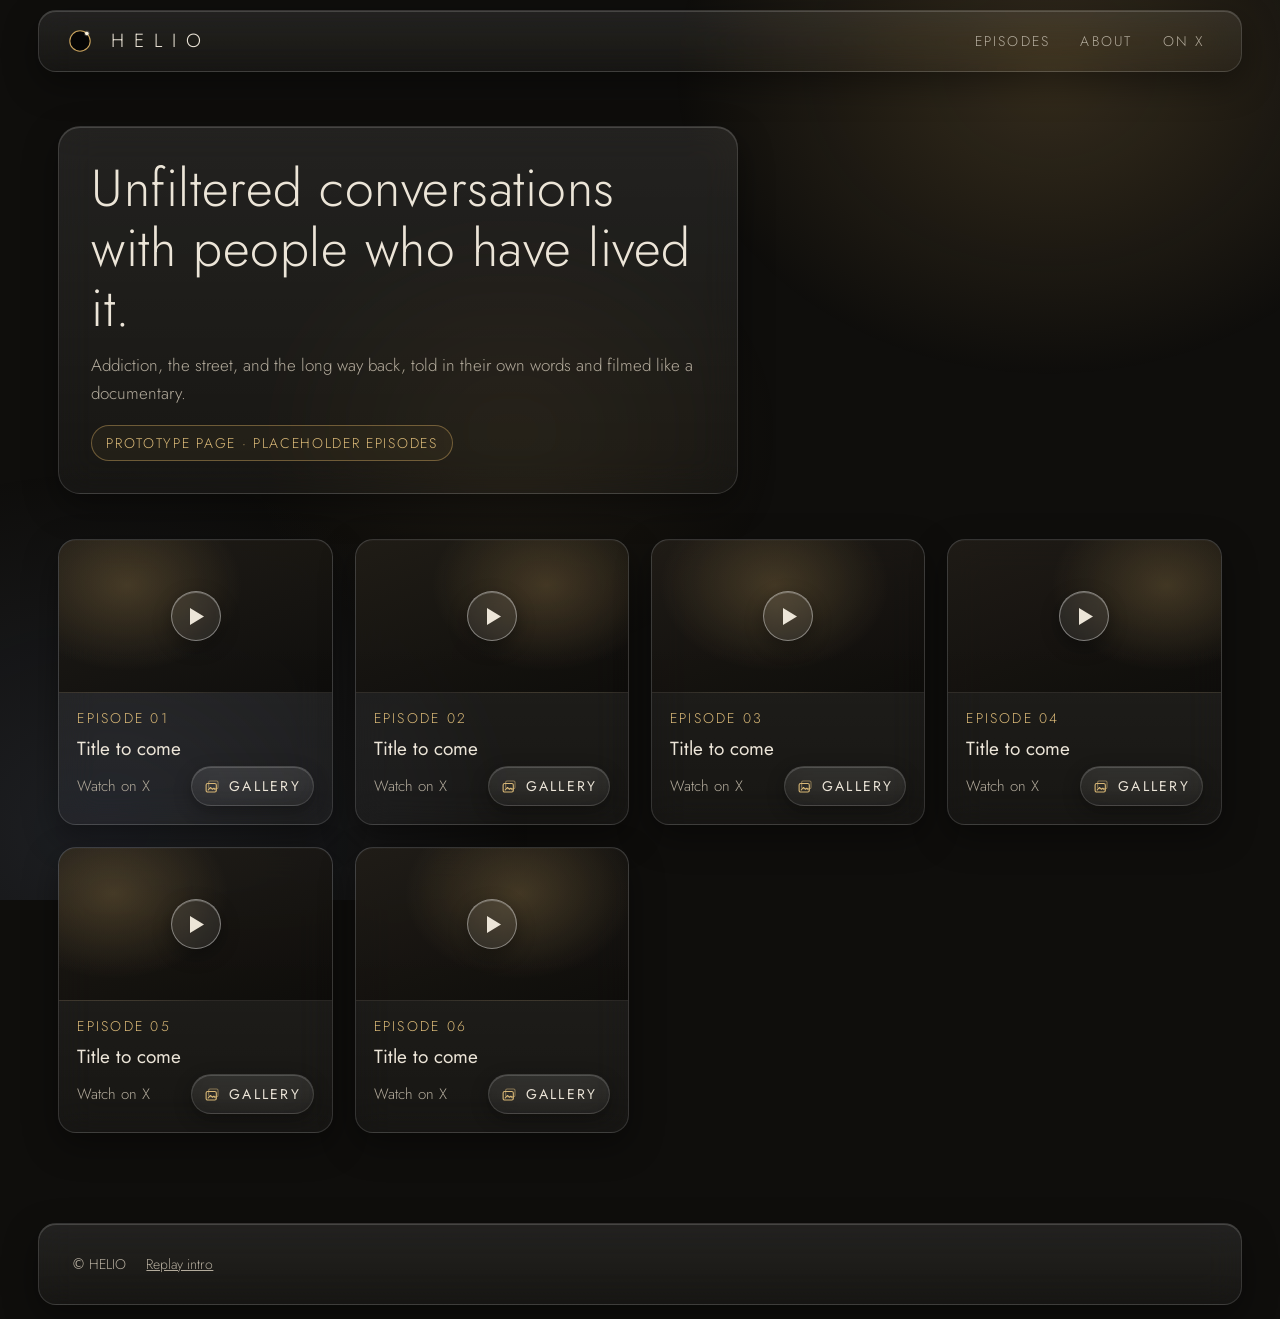
==== episodes.html @ f5850f01 "Deploy helio-intro 2a4f81f: Helio's official loading icon in code (intro asset load + gallery), bead" ====
<!doctype html>
<html lang="en">
<head>
<meta charset="utf-8">
<meta name="viewport" content="width=device-width, initial-scale=1, viewport-fit=cover">
<title>HELIO · Episodes</title>
<meta name="description" content="HELIO: cinematic interviews with people who have lived it.">
<meta name="theme-color" content="#0F0E0C">
<link rel="icon" href="./assets/favicon.svg" type="image/svg+xml">
<link rel="apple-touch-icon" href="./assets/apple-touch-icon.png">
<script>try{if(sessionStorage.getItem('helio:from-intro')){document.documentElement.classList.add('arrive');sessionStorage.removeItem('helio:from-intro')}}catch(e){}</script>
<style>@font-face{font-family:Jost;src:url(assets/fonts/jost-300-500.woff2)format("woff2");font-weight:300 500;font-display:swap}:root{--bg:#0f0e0c;--gold:#c9a35e;--ivory:#ece5d8;--muted:#b3ab9c;--pearl:#fbf1dc;--glass:linear-gradient(180deg, #ffffff16, #ffffff09);--glass-edge:#ffffff21;--glass-hi:inset 0 1px 0 #ffffff29;--glass-shadow:0 12px 34px #00000061;--blur:blur(18px) saturate(140%)}*{box-sizing:border-box;margin:0;padding:0}body{background:var(--bg);color:var(--ivory);-webkit-font-smoothing:antialiased;min-height:100vh;font:300 16px/1.6 Jost,ui-sans-serif,system-ui,sans-serif}body:before{content:"";z-index:-1;pointer-events:none;background:radial-gradient(42vmax 34vmax at 82% 8%,#c9a35e33,#c9a35e00 70%),radial-gradient(48vmax 40vmax at 8% 92%,#6c7ca029,#6c7ca000 70%),radial-gradient(30vmax 26vmax at 40% 48%,#c9a35e12,#c9a35e00 70%);position:fixed;inset:0}a{color:inherit}.glass,header,.lede,.card,footer{background:var(--glass);border:1px solid var(--glass-edge);box-shadow:var(--glass-hi), var(--glass-shadow);-webkit-backdrop-filter:var(--blur);backdrop-filter:var(--blur)}header{top:max(10px, env(safe-area-inset-top));z-index:5;margin:max(10px, env(safe-area-inset-top)) clamp(10px, 3vw, 40px) 0;border-radius:18px;align-items:center;gap:14px;padding:8px clamp(12px,2.4vw,24px);display:flex;position:sticky}.logo{align-items:center;gap:14px;min-height:44px;text-decoration:none;display:flex}.ring{width:34px;height:34px;overflow:visible}.word{letter-spacing:.52em;font-size:19px;font-weight:300}header nav{letter-spacing:.16em;text-transform:uppercase;color:var(--muted);gap:6px;margin-left:auto;font-size:14px;display:flex}header nav a{border-radius:12px;align-items:center;min-height:44px;padding:0 12px;text-decoration:none;display:inline-flex}header nav a:hover,header nav a:focus-visible{color:var(--ivory);background:#ffffff0f;outline:none}main{max-width:1240px;margin:0 auto;padding:4vh clamp(14px,3vw,40px) 10vh}.lede{border-radius:22px;max-width:680px;margin:2vh 0 5vh;padding:clamp(20px,3vw,32px)}.lede h1{letter-spacing:.01em;font-size:clamp(30px,4.4vw,52px);font-weight:300;line-height:1.15}.lede p{color:var(--muted);margin-top:14px;font-size:17px}.note{letter-spacing:.12em;text-transform:uppercase;color:#d9b877;background:#c9a35e0f;border:1px solid #c9a35e73;border-radius:99px;margin-top:18px;padding:6px 14px;font-size:14px;display:inline-block}.grid{grid-template-columns:repeat(auto-fill,minmax(260px,1fr));gap:22px;display:grid}.card{border-radius:18px;transition:transform .3s,border-color .3s,box-shadow .3s;display:block;position:relative;overflow:hidden}@media (hover:hover){.card:hover{box-shadow:var(--glass-hi), var(--glass-shadow), 0 0 0 1px #c9a35e2e;border-color:#c9a35e73;transform:translateY(-3px)}}.watch{outline:none;text-decoration:none;display:block}.card:has(.watch:focus-visible){box-shadow:var(--glass-hi), var(--glass-shadow), 0 0 0 1px #c9a35e2e;border-color:#c9a35e73;outline:none;transform:translateY(-3px)}.thumb{aspect-ratio:16/9;background:radial-gradient(60% 80% at var(--x,30%) 30%, #c9a35e3d, #c9a35e00 70%), linear-gradient(160deg, #1f1b15d9, #0c0b09d9);border-bottom:1px solid #ffffff14;position:relative}.thumb:after{content:"";-webkit-backdrop-filter:blur(8px);backdrop-filter:blur(8px);background:url("data:image/svg+xml,%3Csvg xmlns='http://www.w3.org/2000/svg' viewBox='0 0 10 12'%3E%3Cpath d='M0 0l10 6-10 6z' fill='%23ECE5D8'/%3E%3C/svg%3E") 55%/14px no-repeat,#ffffff14;border:1px solid #fff6;border-radius:50%;width:48px;height:48px;position:absolute;top:50%;left:50%;transform:translate(-50%,-50%);box-shadow:inset 0 1px #ffffff40,0 6px 18px #00000059}.meta{padding:14px 18px 18px}.ep{letter-spacing:.16em;text-transform:uppercase;color:#d9b877;font-size:14px}.title{margin-top:4px;font-size:19px;font-weight:400}.sub{color:var(--muted);margin-top:2px;font-size:15px}.menu-btn{cursor:pointer;width:44px;height:44px;color:var(--ivory);border:1px solid var(--glass-edge);box-shadow:var(--glass-hi);background:#ffffff0d;border-radius:50%;flex:none;place-items:center;padding:0;display:none}.menu-btn svg{width:20px;height:20px}.menu-btn:focus-visible{box-shadow:var(--glass-hi), 0 0 0 3px #c9a35e4d;border-color:#c9a35ebf;outline:none}.menu-btn:active{border-color:#c9a35e80;transform:scale(.95)}.menu{inset:auto;top:calc(max(10px, env(safe-area-inset-top)) + 66px);right:max(10px, env(safe-area-inset-right));min-width:190px;color:var(--ivory);background:var(--glass);border:1px solid var(--glass-edge);box-shadow:var(--glass-hi), var(--glass-shadow);-webkit-backdrop-filter:var(--blur);backdrop-filter:var(--blur);opacity:0;transform-origin:100% 0;transition:opacity .18s ease, transform .22s cubic-bezier(.2,.7,.2,1), display .22s allow-discrete, overlay .22s allow-discrete;background-color:#14121080;border-radius:18px;margin:0;padding:8px;position:fixed;left:auto;transform:translateY(-6px)scale(.98)}.menu:popover-open{opacity:1;transform:none}@starting-style{.menu:popover-open{opacity:0;transform:translateY(-6px)scale(.98)}}.menu::backdrop{background:0 0}.menu a{letter-spacing:.16em;text-transform:uppercase;border-radius:12px;align-items:center;min-height:48px;padding:0 16px;font:400 15px/1 Jost,ui-sans-serif,system-ui,sans-serif;text-decoration:none;display:flex}.menu a:active,.menu a:focus-visible{color:#fff;background:#c9a35e1f;outline:none}footer{margin:0 clamp(10px, 3vw, 40px) max(14px, env(safe-area-inset-bottom));color:var(--muted);border-radius:18px;flex-wrap:wrap;align-items:center;gap:20px;padding:18px clamp(16px,3vw,32px);font-size:14px;display:flex}footer a{align-items:center;min-height:44px;display:inline-flex}.meta .sub{align-items:center;min-height:40px;margin-right:130px;display:flex}.gbtn{border:1px solid var(--glass-edge);background:var(--glass);min-height:40px;box-shadow:var(--glass-hi), 0 6px 18px #0000004d;-webkit-backdrop-filter:var(--blur);backdrop-filter:var(--blur);color:var(--ivory);letter-spacing:.16em;text-transform:uppercase;cursor:pointer;border-radius:999px;align-items:center;gap:8px;padding:0 14px 0 12px;font:400 14px/1 Jost,ui-sans-serif,system-ui,sans-serif;transition:border-color .25s,background-color .25s,transform .12s;display:inline-flex;position:absolute;bottom:18px;right:18px}.gbtn span{margin-right:-.16em}.gbtn svg{color:#d9b877;flex:none;width:17px;height:17px}@media (hover:hover){.gbtn:hover{background-color:#c9a35e1a;border-color:#c9a35e80}}.gbtn:focus-visible{box-shadow:var(--glass-hi), 0 0 0 3px #c9a35e4d;border-color:#c9a35ebf;outline:none}.gbtn:active{border-color:#c9a35e80;transition-duration:80ms;transform:scale(.96)}html.gal-open{overflow:hidden}.gal{width:100%;max-width:none;height:100%;max-height:none;color:var(--ivory);opacity:0;background:radial-gradient(60vmax 40vmax at 80% 0,#c9a35e1a,#c9a35e00 70%),radial-gradient(60vmax 44vmax at 0 100%,#6c7ca017,#6c7ca000 70%),#090807;border:0;margin:0;padding:0;font:300 16px/1.5 Jost,ui-sans-serif,system-ui,sans-serif;transition:opacity .24s;position:fixed;inset:0;overflow:hidden}.gal::backdrop{background:0 0}.gal.in{opacity:1}.gal-track{scroll-snap-type:x mandatory;overscroll-behavior:contain;scrollbar-width:none;transition:transform .32s cubic-bezier(.2,.7,.2,1);display:flex;position:absolute;inset:0;overflow:auto hidden;transform:scale(.985)}.gal.in .gal-track{transform:none}.gal-track::-webkit-scrollbar{display:none}.gal.zoomed .gal-track{overflow-x:hidden}@media (hover:hover) and (pointer:fine){.gal-track{cursor:grab}}.gal.dragging .gal-track{scroll-snap-type:none;cursor:grabbing;-webkit-user-select:none;user-select:none}.gal-slide{scroll-snap-align:center;scroll-snap-stop:always;padding:calc(max(14px, env(safe-area-inset-top)) + 78px) max(96px, env(safe-area-inset-right)) max(18px, env(safe-area-inset-bottom)) max(96px, env(safe-area-inset-left));flex-direction:column;flex:0 0 100%;margin:0;display:flex}.gal-stage{touch-action:pan-x;flex:1;place-items:center;min-height:0;display:grid;container-type:size}.gal.zoomed .gal-stage{touch-action:none;cursor:grab}.gal-frame{--ar:3 / 2;width:min(100cqw, 100cqh * var(--ar));aspect-ratio:var(--ar);background:#ffffff0a;border-radius:8px;position:relative;overflow:hidden;box-shadow:0 0 0 1px #ffffff12,0 24px 70px #0000008c}.gal-frame img{object-fit:contain;transform-origin:0 0;opacity:0;-webkit-user-select:none;user-select:none;-webkit-user-drag:none;-webkit-touch-callout:none;width:100%;height:100%;transition:opacity .3s;display:block}.gal-frame.loaded img{opacity:1}.gal-frame .hl{width:56px;height:56px;margin:-28px 0 0 -28px;position:absolute;top:50%;left:50%}.gal-frame.loaded .hl,.gal-frame.failed .hl{display:none}.gal-slide figcaption{text-align:center;min-height:28px;color:var(--muted);flex:none;padding-top:14px;font-size:15px}.gal-kind{color:#d9b877;letter-spacing:.16em;text-transform:uppercase;margin-right:12px;font-size:14px}.gal-status{color:var(--muted);text-align:center;margin:auto;padding:0 24px;font-size:16px}.gal-status .hl{width:56px;height:56px;margin:0 auto 14px}.gal-bar{z-index:2;top:max(14px, env(safe-area-inset-top));left:max(14px, env(safe-area-inset-left));right:max(14px, env(safe-area-inset-right));background:var(--glass);border:1px solid var(--glass-edge);box-shadow:var(--glass-hi), var(--glass-shadow);-webkit-backdrop-filter:var(--blur);backdrop-filter:var(--blur);border-radius:18px;align-items:center;gap:14px;padding:6px 6px 6px 20px;display:flex;position:absolute}.gal-title{white-space:nowrap;text-overflow:ellipsis;flex:1;min-width:0;font-size:17px;font-weight:300;overflow:hidden}.gal-ep{color:#d9b877;letter-spacing:.16em;text-transform:uppercase;margin-right:12px;font-size:14px}.gal-count{color:var(--muted);letter-spacing:.08em;font-variant-numeric:tabular-nums;font-size:14px}.gal-btn{cursor:pointer;width:44px;height:44px;color:var(--ivory);border:1px solid var(--glass-edge);box-shadow:var(--glass-hi);background:#ffffff0f;border-radius:50%;place-items:center;padding:0;transition:border-color .2s,background-color .2s,opacity .2s;display:grid}@media (hover:hover){.gal-btn:not(:disabled):hover{background-color:#c9a35e1a;border-color:#c9a35e80}}.gal-btn:focus-visible{box-shadow:var(--glass-hi), 0 0 0 3px #c9a35e4d;border-color:#c9a35ebf;outline:none}.gal-nav{z-index:2;background:var(--glass);width:54px;height:54px;box-shadow:var(--glass-hi), var(--glass-shadow);-webkit-backdrop-filter:var(--blur);backdrop-filter:var(--blur);margin-top:-27px;position:absolute;top:50%}.gal-prev{left:max(22px, env(safe-area-inset-left))}.gal-next{right:max(22px, env(safe-area-inset-right))}.gal-nav:disabled{opacity:.28;cursor:default}@media (hover:none) and (pointer:coarse){.gal-nav{display:none}}@media (max-width:560px),(hover:none) and (pointer:coarse){.gal-slide{padding:calc(max(12px, env(safe-area-inset-top)) + 72px) max(12px, env(safe-area-inset-right)) max(16px, env(safe-area-inset-bottom)) max(12px, env(safe-area-inset-left))}.gal-bar{top:max(10px, env(safe-area-inset-top));left:max(10px, env(safe-area-inset-left));right:max(10px, env(safe-area-inset-right));gap:10px;padding-left:16px}.gal-title{font-size:16px}.gal-name{display:none}}@media (prefers-reduced-motion:reduce){.gal,.gal-track,.gal-frame img{transition:none}}@supports not ((-webkit-backdrop-filter:blur(1px)) or (backdrop-filter:blur(1px))){header,.lede,.card,footer{background:#1a1815f0}.thumb:after{background-color:#00000073}.gbtn,.gal-bar,.gal-nav,.menu{background:#221f1bf5}}.veil{z-index:10;pointer-events:none;opacity:0;background:#050507;position:fixed;inset:0}.arrive .veil{animation:.95s cubic-bezier(.2,.65,.25,1) forwards veil}.arrive .lede{animation:.9s cubic-bezier(.2,.7,.2,1) .55s both rise}.arrive .card{animation:rise .8s cubic-bezier(.2,.7,.2,1) calc(.8s + var(--i,0) * .13s) both}.card:nth-child(2){--i:1}.card:nth-child(3){--i:2}.card:nth-child(4){--i:3}.card:nth-child(5){--i:4}.card:nth-child(6){--i:5}.card:nth-child(n+7){--i:6}@keyframes veil{0%{opacity:1}to{opacity:0}}@keyframes rise{0%{opacity:0;transform:translateY(18px)}to{opacity:1;transform:none}}@media (prefers-reduced-motion:reduce){.arrive .veil{animation-duration:.3s}.arrive .lede,.arrive .card{animation:.4s both veil-in}}@keyframes veil-in{0%{opacity:0}}html,body{overflow-x:clip}a,button{-webkit-tap-highlight-color:transparent}.card:has(.watch:active){border-color:#c9a35e73;transition-duration:.12s;transform:scale(.985)}@media (max-width:560px){body{font-size:17px}header{margin:max(10px, env(safe-area-inset-top)) max(10px, env(safe-area-inset-right)) 0 max(10px, env(safe-area-inset-left));gap:10px;padding:6px 8px 6px 14px}.word{letter-spacing:.46em;font-size:18px}header nav{gap:0}header nav a:not([href^=http]){display:none}.menu-btn{display:grid}header nav a{border:1px solid var(--glass-edge);min-height:44px;color:var(--ivory);box-shadow:var(--glass-hi);background:#ffffff0d;border-radius:999px;padding:0 16px}main{padding:20px max(14px, env(safe-area-inset-right)) 48px max(14px, env(safe-area-inset-left))}.lede{border-radius:22px;margin:4px 0 26px;padding:24px 22px 22px}.lede h1{text-wrap:balance;font-size:clamp(28px,8.2vw,36px);line-height:1.18}.lede p{font-size:17px;line-height:1.55}.note{letter-spacing:.1em;font-size:14px}.grid{grid-template-columns:minmax(0,1fr);gap:18px}.card{border-radius:20px}.thumb:after{background-size:17px;width:60px;height:60px}.meta{min-height:104px;padding:16px 20px 20px}.meta .sub{min-height:44px;margin-right:138px}.gbtn{min-height:44px;padding:0 16px 0 14px;bottom:20px;right:20px}.title{margin-top:6px;font-size:21px}.sub{margin-top:4px;font-size:16px}footer{margin:0 max(10px, env(safe-area-inset-right)) max(14px, env(safe-area-inset-bottom)) max(10px, env(safe-area-inset-left));justify-content:space-between;padding:10px 20px;font-size:15px}footer a{padding:0 4px}}</style>
  <script type="module" crossorigin src="./assets/episodes-CAJBeodz.js"></script>
  <link rel="modulepreload" crossorigin href="./assets/arrive-D4adjplx.js">
  <link rel="modulepreload" crossorigin href="./assets/site-CjGWsBfd.js">
  <link rel="stylesheet" crossorigin href="./assets/arrive-Ci5EoInF.css">
</head>
<body>
<div class="veil"></div>
<header>
  <a class="logo" href="episodes.html" aria-label="HELIO home">
    <svg class="ring" viewBox="-100 -100 200 200" aria-hidden="true">
      <defs><radialGradient id="h" cx="40.15" cy="-44.59" r="22" gradientUnits="userSpaceOnUse"><stop offset="0" stop-color="#FBF1DC" stop-opacity=".9"/><stop offset="1" stop-color="#FBF1DC" stop-opacity="0"/></radialGradient></defs>
      <circle r="60" fill="#060505"/><circle r="60" fill="none" stroke="#C9A35E" stroke-width="6.5"/>
      <circle class="bead-h" cx="40.15" cy="-44.59" r="18" fill="url(#h)" opacity=".55"/>
      <circle cx="40.15" cy="-44.59" r="10.5" fill="#FBF1DC"/>
    </svg>
    <span class="word">HELIO</span>
  </a>
  <nav><a href="#episodes">Episodes</a><a href="#about">About</a><a href="https://x.com" rel="noopener">On X</a></nav>
  <button class="menu-btn" type="button" popovertarget="menu" aria-label="Menu"><svg viewBox="0 0 20 20" aria-hidden="true"><path d="M3.5 6.5h13M3.5 10h13M3.5 13.5h13" stroke="currentColor" stroke-width="1.4" stroke-linecap="round" fill="none"/></svg></button>
</header>
<nav class="menu" id="menu" popover aria-label="Site"><a href="#episodes">Episodes</a><a href="#about">About</a></nav>
<main id="episodes">
  <section class="lede">
    <h1>Unfiltered conversations with people who have lived it.</h1>
    <p>Addiction, the street, and the long way back, told in their own words and filmed like a documentary.</p>
    <span class="note">Prototype page · placeholder episodes</span>
  </section>
  <section class="grid" aria-label="Episodes">
    <article class="card" style="--x:25%"><a class="watch" href="#"><div class="thumb"></div><div class="meta"><div class="ep">Episode 01</div><div class="title">Title to come</div><div class="sub">Watch on X</div></div></a><button class="gbtn" type="button" data-gallery="ep01" aria-haspopup="dialog" aria-label="Gallery, Episode 01 photos"><svg viewBox="0 0 20 20" aria-hidden="true"><rect x="5.5" y="3.5" width="11" height="9" rx="1.6" fill="none" stroke="currentColor" stroke-width="1.2" opacity=".55"/><rect x="2.5" y="6.5" width="12" height="10" rx="1.8" fill="none" stroke="currentColor" stroke-width="1.3"/><path d="M4.5 14.5l3.2-3.4 2.3 2.2 1.6-1.5 1.9 2.7" fill="none" stroke="currentColor" stroke-width="1.2" stroke-linejoin="round"/></svg><span>Gallery</span></button></article>
    <article class="card" style="--x:70%"><a class="watch" href="#"><div class="thumb"></div><div class="meta"><div class="ep">Episode 02</div><div class="title">Title to come</div><div class="sub">Watch on X</div></div></a><button class="gbtn" type="button" data-gallery="ep02" aria-haspopup="dialog" aria-label="Gallery, Episode 02 photos"><svg viewBox="0 0 20 20" aria-hidden="true"><rect x="5.5" y="3.5" width="11" height="9" rx="1.6" fill="none" stroke="currentColor" stroke-width="1.2" opacity=".55"/><rect x="2.5" y="6.5" width="12" height="10" rx="1.8" fill="none" stroke="currentColor" stroke-width="1.3"/><path d="M4.5 14.5l3.2-3.4 2.3 2.2 1.6-1.5 1.9 2.7" fill="none" stroke="currentColor" stroke-width="1.2" stroke-linejoin="round"/></svg><span>Gallery</span></button></article>
    <article class="card" style="--x:45%"><a class="watch" href="#"><div class="thumb"></div><div class="meta"><div class="ep">Episode 03</div><div class="title">Title to come</div><div class="sub">Watch on X</div></div></a><button class="gbtn" type="button" data-gallery="ep03" aria-haspopup="dialog" aria-label="Gallery, Episode 03 photos"><svg viewBox="0 0 20 20" aria-hidden="true"><rect x="5.5" y="3.5" width="11" height="9" rx="1.6" fill="none" stroke="currentColor" stroke-width="1.2" opacity=".55"/><rect x="2.5" y="6.5" width="12" height="10" rx="1.8" fill="none" stroke="currentColor" stroke-width="1.3"/><path d="M4.5 14.5l3.2-3.4 2.3 2.2 1.6-1.5 1.9 2.7" fill="none" stroke="currentColor" stroke-width="1.2" stroke-linejoin="round"/></svg><span>Gallery</span></button></article>
    <article class="card" style="--x:80%"><a class="watch" href="#"><div class="thumb"></div><div class="meta"><div class="ep">Episode 04</div><div class="title">Title to come</div><div class="sub">Watch on X</div></div></a><button class="gbtn" type="button" data-gallery="ep04" aria-haspopup="dialog" aria-label="Gallery, Episode 04 photos"><svg viewBox="0 0 20 20" aria-hidden="true"><rect x="5.5" y="3.5" width="11" height="9" rx="1.6" fill="none" stroke="currentColor" stroke-width="1.2" opacity=".55"/><rect x="2.5" y="6.5" width="12" height="10" rx="1.8" fill="none" stroke="currentColor" stroke-width="1.3"/><path d="M4.5 14.5l3.2-3.4 2.3 2.2 1.6-1.5 1.9 2.7" fill="none" stroke="currentColor" stroke-width="1.2" stroke-linejoin="round"/></svg><span>Gallery</span></button></article>
    <article class="card" style="--x:20%"><a class="watch" href="#"><div class="thumb"></div><div class="meta"><div class="ep">Episode 05</div><div class="title">Title to come</div><div class="sub">Watch on X</div></div></a><button class="gbtn" type="button" data-gallery="ep05" aria-haspopup="dialog" aria-label="Gallery, Episode 05 photos"><svg viewBox="0 0 20 20" aria-hidden="true"><rect x="5.5" y="3.5" width="11" height="9" rx="1.6" fill="none" stroke="currentColor" stroke-width="1.2" opacity=".55"/><rect x="2.5" y="6.5" width="12" height="10" rx="1.8" fill="none" stroke="currentColor" stroke-width="1.3"/><path d="M4.5 14.5l3.2-3.4 2.3 2.2 1.6-1.5 1.9 2.7" fill="none" stroke="currentColor" stroke-width="1.2" stroke-linejoin="round"/></svg><span>Gallery</span></button></article>
    <article class="card" style="--x:60%"><a class="watch" href="#"><div class="thumb"></div><div class="meta"><div class="ep">Episode 06</div><div class="title">Title to come</div><div class="sub">Watch on X</div></div></a><button class="gbtn" type="button" data-gallery="ep06" aria-haspopup="dialog" aria-label="Gallery, Episode 06 photos"><svg viewBox="0 0 20 20" aria-hidden="true"><rect x="5.5" y="3.5" width="11" height="9" rx="1.6" fill="none" stroke="currentColor" stroke-width="1.2" opacity=".55"/><rect x="2.5" y="6.5" width="12" height="10" rx="1.8" fill="none" stroke="currentColor" stroke-width="1.3"/><path d="M4.5 14.5l3.2-3.4 2.3 2.2 1.6-1.5 1.9 2.7" fill="none" stroke="currentColor" stroke-width="1.2" stroke-linejoin="round"/></svg><span>Gallery</span></button></article>
  </section>
</main>
<footer id="about"><span>© HELIO</span><a href="./index.html?intro">Replay intro</a></footer>
</body>
</html>
---- assets/arrive-Ci5EoInF.css ----
.hl{pointer-events:none;flex:none;width:64px;height:64px;display:block;position:relative}.hl:before,.hl:after{content:"";background:50%/100% 100% no-repeat;position:absolute;inset:0}.hl:before{background-image:url("data:image/svg+xml,%3Csvg xmlns='http://www.w3.org/2000/svg' viewBox='-256 -256 512 512'%3E%3CradialGradient id='c' gradientUnits='userSpaceOnUse' cx='0' cy='0' r='197'%3E%3Cstop offset='0.682' stop-color='rgb(0,0,0)' stop-opacity='0'/%3E%3Cstop offset='0.683' stop-color='rgb(255,234,244)' stop-opacity='0.009'/%3E%3Cstop offset='0.69' stop-color='rgb(255,250,239)' stop-opacity='0.019'/%3E%3Cstop offset='0.698' stop-color='rgb(255,223,190)' stop-opacity='0.022'/%3E%3Cstop offset='0.703' stop-color='rgb(255,184,142)' stop-opacity='0.035'/%3E%3Cstop offset='0.708' stop-color='rgb(255,139,93)' stop-opacity='0.043'/%3E%3Cstop offset='0.741' stop-color='rgb(255,208,118)' stop-opacity='0.161'/%3E%3Cstop offset='0.746' stop-color='rgb(255,214,137)' stop-opacity='0.161'/%3E%3Cstop offset='0.751' stop-color='rgb(255,217,140)' stop-opacity='0.151'/%3E%3Cstop offset='0.756' stop-color='rgb(255,214,134)' stop-opacity='0.13'/%3E%3Cstop offset='0.761' stop-color='rgb(255,213,133)' stop-opacity='0.12'/%3E%3Cstop offset='0.772' stop-color='rgb(255,211,132)' stop-opacity='0.097'/%3E%3Cstop offset='0.782' stop-color='rgb(255,211,133)' stop-opacity='0.08'/%3E%3Cstop offset='0.792' stop-color='rgb(255,210,132)' stop-opacity='0.062'/%3E%3Cstop offset='0.802' stop-color='rgb(255,211,132)' stop-opacity='0.048'/%3E%3Cstop offset='0.812' stop-color='rgb(255,212,133)' stop-opacity='0.039'/%3E%3Cstop offset='0.822' stop-color='rgb(255,212,133)' stop-opacity='0.035'/%3E%3Cstop offset='0.832' stop-color='rgb(255,209,134)' stop-opacity='0.031'/%3E%3Cstop offset='0.843' stop-color='rgb(255,215,135)' stop-opacity='0.027'/%3E%3Cstop offset='0.853' stop-color='rgb(255,215,132)' stop-opacity='0.023'/%3E%3Cstop offset='0.863' stop-color='rgb(255,215,135)' stop-opacity='0.02'/%3E%3Cstop offset='0.873' stop-color='rgb(255,211,139)' stop-opacity='0.018'/%3E%3Cstop offset='0.883' stop-color='rgb(255,221,128)' stop-opacity='0.015'/%3E%3Cstop offset='0.893' stop-color='rgb(255,207,120)' stop-opacity='0.013'/%3E%3Cstop offset='0.904' stop-color='rgb(255,214,133)' stop-opacity='0.01'/%3E%3Cstop offset='0.914' stop-color='rgb(255,194,134)' stop-opacity='0.008'/%3E%3Cstop offset='0.929' stop-color='rgb(255,216,137)' stop-opacity='0.005'/%3E%3Cstop offset='0.954' stop-color='rgb(255,204,77)' stop-opacity='0.004'/%3E%3Cstop offset='0.99' stop-color='rgb(255,153,0)' stop-opacity='0.002'/%3E%3Cstop offset='1' stop-color='rgb(0,0,0)' stop-opacity='0'/%3E%3C/radialGradient%3E%3Ccircle r='197' fill='url(%23c)'/%3E%3Ccircle r='134.4'/%3E%3Ccircle r='142.3' fill='none' stroke='%23BE9B5C' stroke-width='4.8'/%3E%3C/svg%3E")}.hl:after{will-change:transform;background-image:url("data:image/svg+xml,%3Csvg xmlns='http://www.w3.org/2000/svg' viewBox='-256 -256 512 512'%3E%3CradialGradient id='h' gradientUnits='userSpaceOnUse' cx='95.217' cy='-105.75' r='50'%3E%3Cstop offset='0' stop-color='rgb(255,244,223)' stop-opacity='0.278'/%3E%3Cstop offset='0.2' stop-color='rgb(255,244,219)' stop-opacity='0.278'/%3E%3Cstop offset='0.24' stop-color='rgb(255,238,212)' stop-opacity='0.231'/%3E%3Cstop offset='0.28' stop-color='rgb(255,234,208)' stop-opacity='0.192'/%3E%3Cstop offset='0.32' stop-color='rgb(255,235,203)' stop-opacity='0.153'/%3E%3Cstop offset='0.36' stop-color='rgb(255,238,196)' stop-opacity='0.118'/%3E%3Cstop offset='0.4' stop-color='rgb(255,235,196)' stop-opacity='0.102'/%3E%3Cstop offset='0.48' stop-color='rgb(255,243,194)' stop-opacity='0.082'/%3E%3Cstop offset='0.56' stop-color='rgb(255,225,195)' stop-opacity='0.067'/%3E%3Cstop offset='0.64' stop-color='rgb(255,234,191)' stop-opacity='0.047'/%3E%3Cstop offset='0.72' stop-color='rgb(255,227,170)' stop-opacity='0.035'/%3E%3Cstop offset='0.8' stop-color='rgb(255,213,170)' stop-opacity='0.024'/%3E%3Cstop offset='0.88' stop-color='rgb(255,255,170)' stop-opacity='0.012'/%3E%3Cstop offset='0.96' stop-color='rgb(255,255,255)' stop-opacity='0.004'/%3E%3Cstop offset='1' stop-color='rgb(0,0,0)' stop-opacity='0'/%3E%3C/radialGradient%3E%3Cmask id='m'%3E%3Crect x='-256' y='-256' width='512' height='512' fill='%23fff'/%3E%3Ccircle r='144.7'/%3E%3C/mask%3E%3Ccircle cx='95.217' cy='-105.75' r='50' fill='url(%23h)' mask='url(%23m)'/%3E%3Ccircle cx='95.217' cy='-105.75' r='8' fill='%23FAF1DC'/%3E%3C/svg%3E");animation:3s linear infinite hl-turn}@keyframes hl-turn{to{transform:rotate(1turn)}}@media (prefers-reduced-motion:reduce){.hl:after{animation:none}}
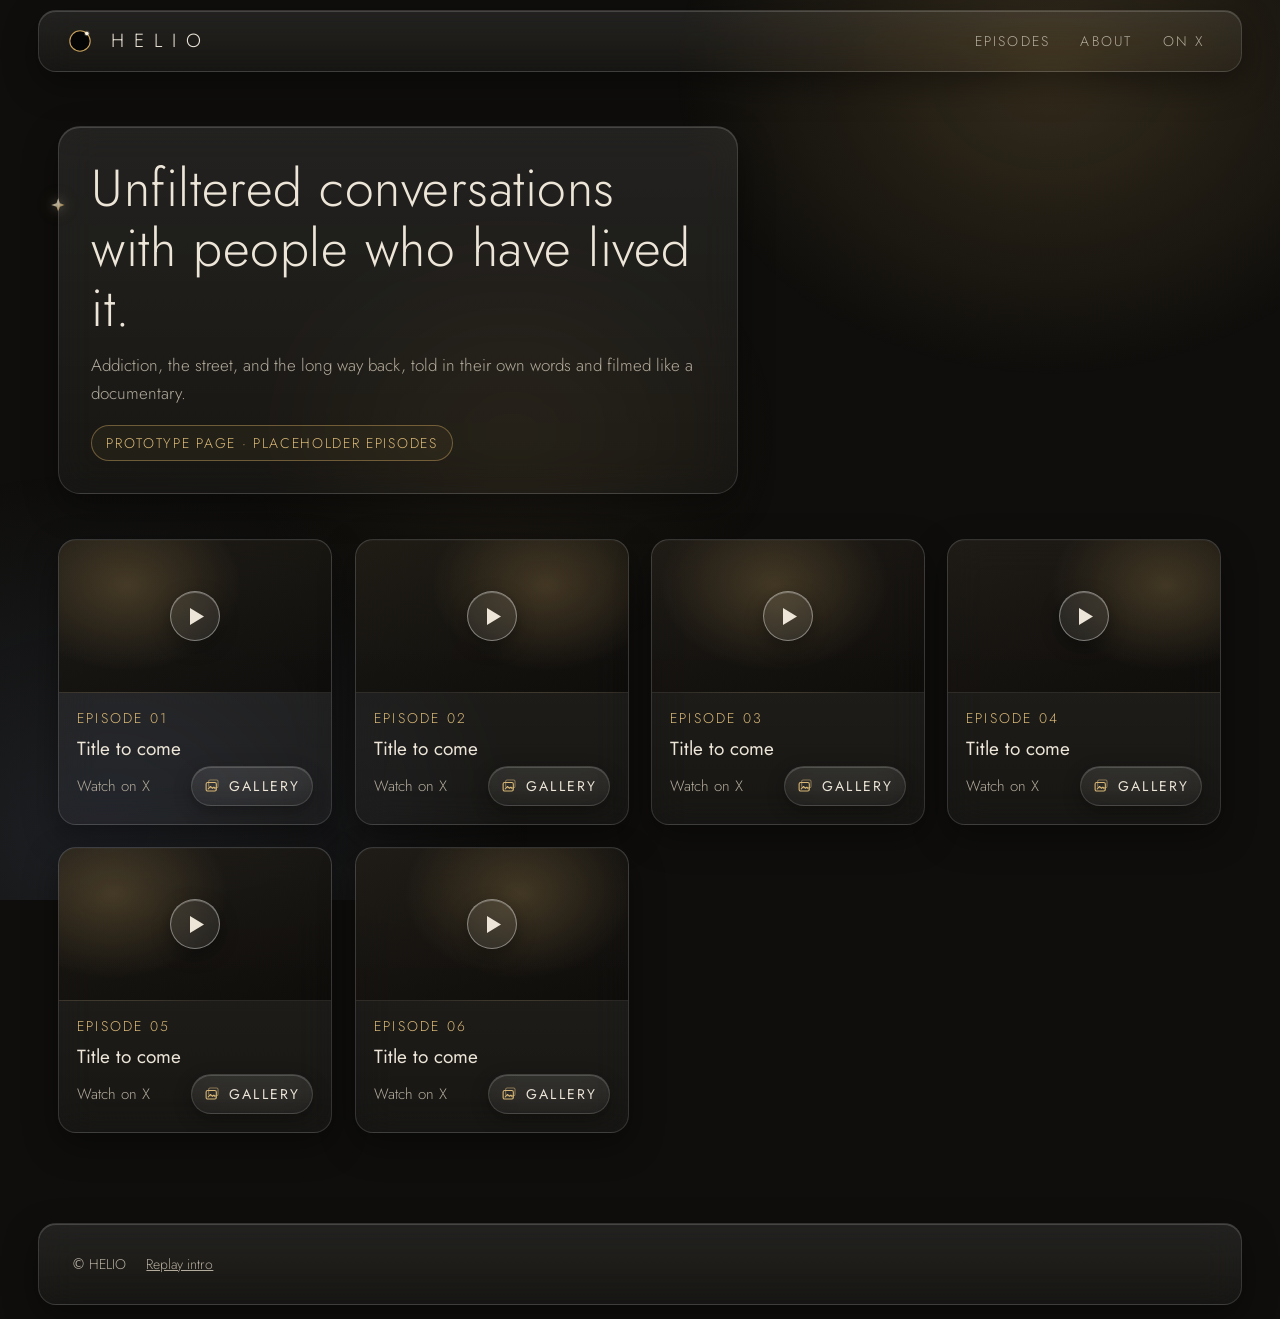
==== commit c92fe7e1: "Deploy helio-intro 044adde: realism round 3 (light, materials, air) + episodes polish / share previe" ====
--- a/episodes.html
+++ b/episodes.html
@@ -6,16 +6,23 @@
 <title>HELIO · Episodes</title>
 <meta name="description" content="HELIO: cinematic interviews with people who have lived it.">
 <meta name="theme-color" content="#0F0E0C">
+<meta property="og:title" content="Helio">
+<meta property="og:description" content="Cinematic interviews with people who have lived it.">
+<meta property="og:image" content="https://ghost00tsohg.github.io/helio-site/og-image.jpg">
+<meta property="og:url" content="https://ghost00tsohg.github.io/helio-site/episodes.html">
+<meta name="twitter:card" content="summary_large_image">
 <link rel="icon" href="./assets/favicon.svg" type="image/svg+xml">
 <link rel="apple-touch-icon" href="./assets/apple-touch-icon.png">
 <script>try{if(sessionStorage.getItem('helio:from-intro')){document.documentElement.classList.add('arrive');sessionStorage.removeItem('helio:from-intro')}}catch(e){}</script>
-<style>@font-face{font-family:Jost;src:url(assets/fonts/jost-300-500.woff2)format("woff2");font-weight:300 500;font-display:swap}:root{--bg:#0f0e0c;--gold:#c9a35e;--ivory:#ece5d8;--muted:#b3ab9c;--pearl:#fbf1dc;--glass:linear-gradient(180deg, #ffffff16, #ffffff09);--glass-edge:#ffffff21;--glass-hi:inset 0 1px 0 #ffffff29;--glass-shadow:0 12px 34px #00000061;--blur:blur(18px) saturate(140%)}*{box-sizing:border-box;margin:0;padding:0}body{background:var(--bg);color:var(--ivory);-webkit-font-smoothing:antialiased;min-height:100vh;font:300 16px/1.6 Jost,ui-sans-serif,system-ui,sans-serif}body:before{content:"";z-index:-1;pointer-events:none;background:radial-gradient(42vmax 34vmax at 82% 8%,#c9a35e33,#c9a35e00 70%),radial-gradient(48vmax 40vmax at 8% 92%,#6c7ca029,#6c7ca000 70%),radial-gradient(30vmax 26vmax at 40% 48%,#c9a35e12,#c9a35e00 70%);position:fixed;inset:0}a{color:inherit}.glass,header,.lede,.card,footer{background:var(--glass);border:1px solid var(--glass-edge);box-shadow:var(--glass-hi), var(--glass-shadow);-webkit-backdrop-filter:var(--blur);backdrop-filter:var(--blur)}header{top:max(10px, env(safe-area-inset-top));z-index:5;margin:max(10px, env(safe-area-inset-top)) clamp(10px, 3vw, 40px) 0;border-radius:18px;align-items:center;gap:14px;padding:8px clamp(12px,2.4vw,24px);display:flex;position:sticky}.logo{align-items:center;gap:14px;min-height:44px;text-decoration:none;display:flex}.ring{width:34px;height:34px;overflow:visible}.word{letter-spacing:.52em;font-size:19px;font-weight:300}header nav{letter-spacing:.16em;text-transform:uppercase;color:var(--muted);gap:6px;margin-left:auto;font-size:14px;display:flex}header nav a{border-radius:12px;align-items:center;min-height:44px;padding:0 12px;text-decoration:none;display:inline-flex}header nav a:hover,header nav a:focus-visible{color:var(--ivory);background:#ffffff0f;outline:none}main{max-width:1240px;margin:0 auto;padding:4vh clamp(14px,3vw,40px) 10vh}.lede{border-radius:22px;max-width:680px;margin:2vh 0 5vh;padding:clamp(20px,3vw,32px)}.lede h1{letter-spacing:.01em;font-size:clamp(30px,4.4vw,52px);font-weight:300;line-height:1.15}.lede p{color:var(--muted);margin-top:14px;font-size:17px}.note{letter-spacing:.12em;text-transform:uppercase;color:#d9b877;background:#c9a35e0f;border:1px solid #c9a35e73;border-radius:99px;margin-top:18px;padding:6px 14px;font-size:14px;display:inline-block}.grid{grid-template-columns:repeat(auto-fill,minmax(260px,1fr));gap:22px;display:grid}.card{border-radius:18px;transition:transform .3s,border-color .3s,box-shadow .3s;display:block;position:relative;overflow:hidden}@media (hover:hover){.card:hover{box-shadow:var(--glass-hi), var(--glass-shadow), 0 0 0 1px #c9a35e2e;border-color:#c9a35e73;transform:translateY(-3px)}}.watch{outline:none;text-decoration:none;display:block}.card:has(.watch:focus-visible){box-shadow:var(--glass-hi), var(--glass-shadow), 0 0 0 1px #c9a35e2e;border-color:#c9a35e73;outline:none;transform:translateY(-3px)}.thumb{aspect-ratio:16/9;background:radial-gradient(60% 80% at var(--x,30%) 30%, #c9a35e3d, #c9a35e00 70%), linear-gradient(160deg, #1f1b15d9, #0c0b09d9);border-bottom:1px solid #ffffff14;position:relative}.thumb:after{content:"";-webkit-backdrop-filter:blur(8px);backdrop-filter:blur(8px);background:url("data:image/svg+xml,%3Csvg xmlns='http://www.w3.org/2000/svg' viewBox='0 0 10 12'%3E%3Cpath d='M0 0l10 6-10 6z' fill='%23ECE5D8'/%3E%3C/svg%3E") 55%/14px no-repeat,#ffffff14;border:1px solid #fff6;border-radius:50%;width:48px;height:48px;position:absolute;top:50%;left:50%;transform:translate(-50%,-50%);box-shadow:inset 0 1px #ffffff40,0 6px 18px #00000059}.meta{padding:14px 18px 18px}.ep{letter-spacing:.16em;text-transform:uppercase;color:#d9b877;font-size:14px}.title{margin-top:4px;font-size:19px;font-weight:400}.sub{color:var(--muted);margin-top:2px;font-size:15px}.menu-btn{cursor:pointer;width:44px;height:44px;color:var(--ivory);border:1px solid var(--glass-edge);box-shadow:var(--glass-hi);background:#ffffff0d;border-radius:50%;flex:none;place-items:center;padding:0;display:none}.menu-btn svg{width:20px;height:20px}.menu-btn:focus-visible{box-shadow:var(--glass-hi), 0 0 0 3px #c9a35e4d;border-color:#c9a35ebf;outline:none}.menu-btn:active{border-color:#c9a35e80;transform:scale(.95)}.menu{inset:auto;top:calc(max(10px, env(safe-area-inset-top)) + 66px);right:max(10px, env(safe-area-inset-right));min-width:190px;color:var(--ivory);background:var(--glass);border:1px solid var(--glass-edge);box-shadow:var(--glass-hi), var(--glass-shadow);-webkit-backdrop-filter:var(--blur);backdrop-filter:var(--blur);opacity:0;transform-origin:100% 0;transition:opacity .18s ease, transform .22s cubic-bezier(.2,.7,.2,1), display .22s allow-discrete, overlay .22s allow-discrete;background-color:#14121080;border-radius:18px;margin:0;padding:8px;position:fixed;left:auto;transform:translateY(-6px)scale(.98)}.menu:popover-open{opacity:1;transform:none}@starting-style{.menu:popover-open{opacity:0;transform:translateY(-6px)scale(.98)}}.menu::backdrop{background:0 0}.menu a{letter-spacing:.16em;text-transform:uppercase;border-radius:12px;align-items:center;min-height:48px;padding:0 16px;font:400 15px/1 Jost,ui-sans-serif,system-ui,sans-serif;text-decoration:none;display:flex}.menu a:active,.menu a:focus-visible{color:#fff;background:#c9a35e1f;outline:none}footer{margin:0 clamp(10px, 3vw, 40px) max(14px, env(safe-area-inset-bottom));color:var(--muted);border-radius:18px;flex-wrap:wrap;align-items:center;gap:20px;padding:18px clamp(16px,3vw,32px);font-size:14px;display:flex}footer a{align-items:center;min-height:44px;display:inline-flex}.meta .sub{align-items:center;min-height:40px;margin-right:130px;display:flex}.gbtn{border:1px solid var(--glass-edge);background:var(--glass);min-height:40px;box-shadow:var(--glass-hi), 0 6px 18px #0000004d;-webkit-backdrop-filter:var(--blur);backdrop-filter:var(--blur);color:var(--ivory);letter-spacing:.16em;text-transform:uppercase;cursor:pointer;border-radius:999px;align-items:center;gap:8px;padding:0 14px 0 12px;font:400 14px/1 Jost,ui-sans-serif,system-ui,sans-serif;transition:border-color .25s,background-color .25s,transform .12s;display:inline-flex;position:absolute;bottom:18px;right:18px}.gbtn span{margin-right:-.16em}.gbtn svg{color:#d9b877;flex:none;width:17px;height:17px}@media (hover:hover){.gbtn:hover{background-color:#c9a35e1a;border-color:#c9a35e80}}.gbtn:focus-visible{box-shadow:var(--glass-hi), 0 0 0 3px #c9a35e4d;border-color:#c9a35ebf;outline:none}.gbtn:active{border-color:#c9a35e80;transition-duration:80ms;transform:scale(.96)}html.gal-open{overflow:hidden}.gal{width:100%;max-width:none;height:100%;max-height:none;color:var(--ivory);opacity:0;background:radial-gradient(60vmax 40vmax at 80% 0,#c9a35e1a,#c9a35e00 70%),radial-gradient(60vmax 44vmax at 0 100%,#6c7ca017,#6c7ca000 70%),#090807;border:0;margin:0;padding:0;font:300 16px/1.5 Jost,ui-sans-serif,system-ui,sans-serif;transition:opacity .24s;position:fixed;inset:0;overflow:hidden}.gal::backdrop{background:0 0}.gal.in{opacity:1}.gal-track{scroll-snap-type:x mandatory;overscroll-behavior:contain;scrollbar-width:none;transition:transform .32s cubic-bezier(.2,.7,.2,1);display:flex;position:absolute;inset:0;overflow:auto hidden;transform:scale(.985)}.gal.in .gal-track{transform:none}.gal-track::-webkit-scrollbar{display:none}.gal.zoomed .gal-track{overflow-x:hidden}@media (hover:hover) and (pointer:fine){.gal-track{cursor:grab}}.gal.dragging .gal-track{scroll-snap-type:none;cursor:grabbing;-webkit-user-select:none;user-select:none}.gal-slide{scroll-snap-align:center;scroll-snap-stop:always;padding:calc(max(14px, env(safe-area-inset-top)) + 78px) max(96px, env(safe-area-inset-right)) max(18px, env(safe-area-inset-bottom)) max(96px, env(safe-area-inset-left));flex-direction:column;flex:0 0 100%;margin:0;display:flex}.gal-stage{touch-action:pan-x;flex:1;place-items:center;min-height:0;display:grid;container-type:size}.gal.zoomed .gal-stage{touch-action:none;cursor:grab}.gal-frame{--ar:3 / 2;width:min(100cqw, 100cqh * var(--ar));aspect-ratio:var(--ar);background:#ffffff0a;border-radius:8px;position:relative;overflow:hidden;box-shadow:0 0 0 1px #ffffff12,0 24px 70px #0000008c}.gal-frame img{object-fit:contain;transform-origin:0 0;opacity:0;-webkit-user-select:none;user-select:none;-webkit-user-drag:none;-webkit-touch-callout:none;width:100%;height:100%;transition:opacity .3s;display:block}.gal-frame.loaded img{opacity:1}.gal-frame .hl{width:56px;height:56px;margin:-28px 0 0 -28px;position:absolute;top:50%;left:50%}.gal-frame.loaded .hl,.gal-frame.failed .hl{display:none}.gal-slide figcaption{text-align:center;min-height:28px;color:var(--muted);flex:none;padding-top:14px;font-size:15px}.gal-kind{color:#d9b877;letter-spacing:.16em;text-transform:uppercase;margin-right:12px;font-size:14px}.gal-status{color:var(--muted);text-align:center;margin:auto;padding:0 24px;font-size:16px}.gal-status .hl{width:56px;height:56px;margin:0 auto 14px}.gal-bar{z-index:2;top:max(14px, env(safe-area-inset-top));left:max(14px, env(safe-area-inset-left));right:max(14px, env(safe-area-inset-right));background:var(--glass);border:1px solid var(--glass-edge);box-shadow:var(--glass-hi), var(--glass-shadow);-webkit-backdrop-filter:var(--blur);backdrop-filter:var(--blur);border-radius:18px;align-items:center;gap:14px;padding:6px 6px 6px 20px;display:flex;position:absolute}.gal-title{white-space:nowrap;text-overflow:ellipsis;flex:1;min-width:0;font-size:17px;font-weight:300;overflow:hidden}.gal-ep{color:#d9b877;letter-spacing:.16em;text-transform:uppercase;margin-right:12px;font-size:14px}.gal-count{color:var(--muted);letter-spacing:.08em;font-variant-numeric:tabular-nums;font-size:14px}.gal-btn{cursor:pointer;width:44px;height:44px;color:var(--ivory);border:1px solid var(--glass-edge);box-shadow:var(--glass-hi);background:#ffffff0f;border-radius:50%;place-items:center;padding:0;transition:border-color .2s,background-color .2s,opacity .2s;display:grid}@media (hover:hover){.gal-btn:not(:disabled):hover{background-color:#c9a35e1a;border-color:#c9a35e80}}.gal-btn:focus-visible{box-shadow:var(--glass-hi), 0 0 0 3px #c9a35e4d;border-color:#c9a35ebf;outline:none}.gal-nav{z-index:2;background:var(--glass);width:54px;height:54px;box-shadow:var(--glass-hi), var(--glass-shadow);-webkit-backdrop-filter:var(--blur);backdrop-filter:var(--blur);margin-top:-27px;position:absolute;top:50%}.gal-prev{left:max(22px, env(safe-area-inset-left))}.gal-next{right:max(22px, env(safe-area-inset-right))}.gal-nav:disabled{opacity:.28;cursor:default}@media (hover:none) and (pointer:coarse){.gal-nav{display:none}}@media (max-width:560px),(hover:none) and (pointer:coarse){.gal-slide{padding:calc(max(12px, env(safe-area-inset-top)) + 72px) max(12px, env(safe-area-inset-right)) max(16px, env(safe-area-inset-bottom)) max(12px, env(safe-area-inset-left))}.gal-bar{top:max(10px, env(safe-area-inset-top));left:max(10px, env(safe-area-inset-left));right:max(10px, env(safe-area-inset-right));gap:10px;padding-left:16px}.gal-title{font-size:16px}.gal-name{display:none}}@media (prefers-reduced-motion:reduce){.gal,.gal-track,.gal-frame img{transition:none}}@supports not ((-webkit-backdrop-filter:blur(1px)) or (backdrop-filter:blur(1px))){header,.lede,.card,footer{background:#1a1815f0}.thumb:after{background-color:#00000073}.gbtn,.gal-bar,.gal-nav,.menu{background:#221f1bf5}}.veil{z-index:10;pointer-events:none;opacity:0;background:#050507;position:fixed;inset:0}.arrive .veil{animation:.95s cubic-bezier(.2,.65,.25,1) forwards veil}.arrive .lede{animation:.9s cubic-bezier(.2,.7,.2,1) .55s both rise}.arrive .card{animation:rise .8s cubic-bezier(.2,.7,.2,1) calc(.8s + var(--i,0) * .13s) both}.card:nth-child(2){--i:1}.card:nth-child(3){--i:2}.card:nth-child(4){--i:3}.card:nth-child(5){--i:4}.card:nth-child(6){--i:5}.card:nth-child(n+7){--i:6}@keyframes veil{0%{opacity:1}to{opacity:0}}@keyframes rise{0%{opacity:0;transform:translateY(18px)}to{opacity:1;transform:none}}@media (prefers-reduced-motion:reduce){.arrive .veil{animation-duration:.3s}.arrive .lede,.arrive .card{animation:.4s both veil-in}}@keyframes veil-in{0%{opacity:0}}html,body{overflow-x:clip}a,button{-webkit-tap-highlight-color:transparent}.card:has(.watch:active){border-color:#c9a35e73;transition-duration:.12s;transform:scale(.985)}@media (max-width:560px){body{font-size:17px}header{margin:max(10px, env(safe-area-inset-top)) max(10px, env(safe-area-inset-right)) 0 max(10px, env(safe-area-inset-left));gap:10px;padding:6px 8px 6px 14px}.word{letter-spacing:.46em;font-size:18px}header nav{gap:0}header nav a:not([href^=http]){display:none}.menu-btn{display:grid}header nav a{border:1px solid var(--glass-edge);min-height:44px;color:var(--ivory);box-shadow:var(--glass-hi);background:#ffffff0d;border-radius:999px;padding:0 16px}main{padding:20px max(14px, env(safe-area-inset-right)) 48px max(14px, env(safe-area-inset-left))}.lede{border-radius:22px;margin:4px 0 26px;padding:24px 22px 22px}.lede h1{text-wrap:balance;font-size:clamp(28px,8.2vw,36px);line-height:1.18}.lede p{font-size:17px;line-height:1.55}.note{letter-spacing:.1em;font-size:14px}.grid{grid-template-columns:minmax(0,1fr);gap:18px}.card{border-radius:20px}.thumb:after{background-size:17px;width:60px;height:60px}.meta{min-height:104px;padding:16px 20px 20px}.meta .sub{min-height:44px;margin-right:138px}.gbtn{min-height:44px;padding:0 16px 0 14px;bottom:20px;right:20px}.title{margin-top:6px;font-size:21px}.sub{margin-top:4px;font-size:16px}footer{margin:0 max(10px, env(safe-area-inset-right)) max(14px, env(safe-area-inset-bottom)) max(10px, env(safe-area-inset-left));justify-content:space-between;padding:10px 20px;font-size:15px}footer a{padding:0 4px}}</style>
-  <script type="module" crossorigin src="./assets/episodes-CAJBeodz.js"></script>
-  <link rel="modulepreload" crossorigin href="./assets/arrive-D4adjplx.js">
-  <link rel="modulepreload" crossorigin href="./assets/site-CjGWsBfd.js">
-  <link rel="stylesheet" crossorigin href="./assets/arrive-Ci5EoInF.css">
+<style>@font-face{font-family:Jost;src:url(assets/fonts/jost-300-500.woff2)format("woff2");font-weight:300 500;font-display:swap}:root{--bg:#0f0e0c;--gold:#c9a35e;--ivory:#ece5d8;--muted:#b3ab9c;--pearl:#fbf1dc;--glass:linear-gradient(180deg, #ffffff16, #ffffff09);--glass-edge:#ffffff21;--glass-hi:inset 0 1px 0 #ffffff29;--glass-shadow:0 12px 34px #00000061;--blur:blur(18px) saturate(140%)}*{box-sizing:border-box;margin:0;padding:0}body{background:var(--bg);color:var(--ivory);-webkit-font-smoothing:antialiased;min-height:100vh;font:300 16px/1.6 Jost,ui-sans-serif,system-ui,sans-serif}body:before{content:"";z-index:-1;pointer-events:none;background:radial-gradient(42vmax 34vmax at 82% 8%,#c9a35e33,#c9a35e00 70%),radial-gradient(48vmax 40vmax at 8% 92%,#6c7ca029,#6c7ca000 70%),radial-gradient(30vmax 26vmax at 40% 48%,#c9a35e12,#c9a35e00 70%);position:fixed;inset:0}a{color:inherit}.glass,header,.lede,.card,footer{background:var(--glass);border:1px solid var(--glass-edge);box-shadow:var(--glass-hi), var(--glass-shadow);-webkit-backdrop-filter:var(--blur);backdrop-filter:var(--blur)}header{top:max(10px, env(safe-area-inset-top));z-index:5;margin:max(10px, env(safe-area-inset-top)) clamp(10px, 3vw, 40px) 0;border-radius:18px;align-items:center;gap:14px;padding:8px clamp(12px,2.4vw,24px);display:flex;position:sticky}.logo{align-items:center;gap:14px;min-height:44px;text-decoration:none;display:flex}.ring{width:34px;height:34px;overflow:visible}.word{letter-spacing:.52em;font-size:19px;font-weight:300}header nav{letter-spacing:.16em;text-transform:uppercase;color:var(--muted);gap:6px;margin-left:auto;font-size:14px;display:flex}header nav a{border-radius:12px;align-items:center;min-height:44px;padding:0 12px;text-decoration:none;display:inline-flex}header nav a:hover,header nav a:focus-visible{color:var(--ivory);background:#ffffff0f;outline:none}header nav a:focus-visible{border-radius:999px;box-shadow:0 0 0 3px #c9a35e8c}main{max-width:1240px;margin:0 auto;padding:4vh clamp(14px,3vw,40px) 10vh}.lede{border-radius:22px;max-width:680px;margin:2vh 0 5vh;padding:clamp(20px,3vw,32px)}.lede h1{letter-spacing:.01em;font-size:clamp(30px,4.4vw,52px);font-weight:300;line-height:1.15}.lede p{color:var(--muted);margin-top:14px;font-size:17px}.note{letter-spacing:.12em;text-transform:uppercase;color:#d9b877;background:#c9a35e0f;border:1px solid #c9a35e73;border-radius:99px;margin-top:18px;padding:6px 14px;font-size:14px;display:inline-block}.grid{grid-template-columns:repeat(auto-fill,minmax(260px,1fr));gap:22px;display:grid}.card{--parx:0px;--pary:0px;transform:translate3d(var(--parx), var(--pary), 0);will-change:transform;border-radius:18px;transition:transform .3s,border-color .3s,box-shadow .3s;display:block;position:relative;overflow:hidden}@media (hover:hover){.card:hover{transform:translate3d(var(--parx), calc(var(--pary) - 3px), 0);box-shadow:var(--glass-hi), var(--glass-shadow), 0 0 0 1px #c9a35e2e;border-color:#c9a35e73}}.ep-accent{z-index:1;pointer-events:none;opacity:.72;filter:drop-shadow(0 0 6px #fbf1dc8c)drop-shadow(0 0 14px #c9a35e59);width:14px;height:14px;animation:48s linear infinite ep-star-drift;position:fixed;top:clamp(118px,22vh,200px);left:clamp(18px,4vw,52px)}.ep-accent:before{content:"";clip-path:polygon(50% 0%,62% 38%,100% 50%,62% 62%,50% 100%,38% 62%,0% 50%,38% 38%);background:radial-gradient(circle at 35% 35%,#fbf1dc 0%,#e8d4a8 35%,#c9a35e 58%,#c9a35e00 72%);width:100%;height:100%;display:block}@keyframes ep-star-drift{0%{transform:translate(0,0)rotate(0)}25%{transform:translate(12vw,6vh)rotate(90deg)}50%{transform:translate(4vw,14vh)rotate(180deg)}75%{transform:translate(18vw,4vh)rotate(270deg)}to{transform:translate(0,0)rotate(360deg)}}@media (max-width:560px){.ep-accent{width:11px;height:11px;left:max(14px, env(safe-area-inset-left));top:clamp(132px,26vh,220px)}}@media (prefers-reduced-motion:reduce){.ep-accent{display:none}.card{will-change:auto;transform:none!important}}.watch{outline:none;text-decoration:none;display:block}.card:has(.watch:focus-visible){transform:translate3d(var(--parx), calc(var(--pary) - 3px), 0);box-shadow:var(--glass-hi), var(--glass-shadow), 0 0 0 1px #c9a35e2e;border-color:#c9a35e73;outline:none}.thumb{aspect-ratio:16/9;background:radial-gradient(60% 80% at var(--x,30%) 30%, #c9a35e3d, #c9a35e00 70%), linear-gradient(160deg, #1f1b15d9, #0c0b09d9);border-bottom:1px solid #ffffff14;position:relative}.thumb:after{content:"";-webkit-backdrop-filter:blur(8px);backdrop-filter:blur(8px);background:url("data:image/svg+xml,%3Csvg xmlns='http://www.w3.org/2000/svg' viewBox='0 0 10 12'%3E%3Cpath d='M0 0l10 6-10 6z' fill='%23ECE5D8'/%3E%3C/svg%3E") 55%/14px no-repeat,#ffffff14;border:1px solid #fff6;border-radius:50%;width:48px;height:48px;position:absolute;top:50%;left:50%;transform:translate(-50%,-50%);box-shadow:inset 0 1px #ffffff40,0 6px 18px #00000059}.meta{padding:14px 18px 18px}.ep{letter-spacing:.16em;text-transform:uppercase;color:#d9b877;font-size:14px}.title{margin-top:4px;font-size:19px;font-weight:400}.sub{color:var(--muted);margin-top:2px;font-size:15px}.menu-btn{cursor:pointer;width:44px;height:44px;color:var(--ivory);border:1px solid var(--glass-edge);box-shadow:var(--glass-hi);background:#ffffff0d;border-radius:50%;flex:none;place-items:center;padding:0;display:none}.menu-btn svg{width:20px;height:20px}.menu-btn:focus-visible{box-shadow:var(--glass-hi), 0 0 0 3px #c9a35e4d;border-color:#c9a35ebf;outline:none}.menu-btn:active{border-color:#c9a35e80;transform:scale(.95)}.menu{inset:auto;top:calc(max(10px, env(safe-area-inset-top)) + 66px);right:max(10px, env(safe-area-inset-right));min-width:190px;color:var(--ivory);background:var(--glass);border:1px solid var(--glass-edge);box-shadow:var(--glass-hi), var(--glass-shadow);-webkit-backdrop-filter:var(--blur);backdrop-filter:var(--blur);opacity:0;transform-origin:100% 0;transition:opacity .18s ease, transform .22s cubic-bezier(.2,.7,.2,1), display .22s allow-discrete, overlay .22s allow-discrete;background-color:#14121080;border-radius:18px;margin:0;padding:8px;position:fixed;left:auto;transform:translateY(-6px)scale(.98)}.menu:popover-open{opacity:1;transform:none}@starting-style{.menu:popover-open{opacity:0;transform:translateY(-6px)scale(.98)}}.menu::backdrop{background:0 0}.menu a{letter-spacing:.16em;text-transform:uppercase;border-radius:12px;align-items:center;min-height:48px;padding:0 16px;font:400 15px/1 Jost,ui-sans-serif,system-ui,sans-serif;text-decoration:none;display:flex}.menu a:active,.menu a:focus-visible{color:#fff;background:#c9a35e1f;outline:none}footer{margin:0 clamp(10px, 3vw, 40px) max(14px, env(safe-area-inset-bottom));color:var(--muted);border-radius:18px;flex-wrap:wrap;align-items:center;gap:20px;padding:18px clamp(16px,3vw,32px);font-size:14px;display:flex}footer a{align-items:center;min-height:44px;display:inline-flex}.meta .sub{align-items:center;min-height:40px;margin-right:130px;display:flex}.gbtn{border:1px solid var(--glass-edge);background:var(--glass);min-height:40px;box-shadow:var(--glass-hi), 0 6px 18px #0000004d;-webkit-backdrop-filter:var(--blur);backdrop-filter:var(--blur);color:var(--ivory);letter-spacing:.16em;text-transform:uppercase;cursor:pointer;border-radius:999px;align-items:center;gap:8px;padding:0 14px 0 12px;font:400 14px/1 Jost,ui-sans-serif,system-ui,sans-serif;transition:border-color .25s,background-color .25s,transform .12s;display:inline-flex;position:absolute;bottom:18px;right:18px}.gbtn span{margin-right:-.16em}.gbtn svg{color:#d9b877;flex:none;width:17px;height:17px}@media (hover:hover){.gbtn:hover{background-color:#c9a35e1a;border-color:#c9a35e80}}.gbtn:focus-visible{box-shadow:var(--glass-hi), 0 0 0 3px #c9a35e4d;border-color:#c9a35ebf;outline:none}.gbtn:active{border-color:#c9a35e80;transition-duration:80ms;transform:scale(.96)}html.gal-open{overflow:hidden}.gal{width:100%;max-width:none;height:100%;max-height:none;color:var(--ivory);opacity:0;background:radial-gradient(60vmax 40vmax at 80% 0,#c9a35e1a,#c9a35e00 70%),radial-gradient(60vmax 44vmax at 0 100%,#6c7ca017,#6c7ca000 70%),#090807;border:0;margin:0;padding:0;font:300 16px/1.5 Jost,ui-sans-serif,system-ui,sans-serif;transition:opacity .24s;position:fixed;inset:0;overflow:hidden}.gal::backdrop{background:0 0}.gal.in{opacity:1}.gal-track{scroll-snap-type:x mandatory;overscroll-behavior:contain;scrollbar-width:none;transition:transform .32s cubic-bezier(.2,.7,.2,1);display:flex;position:absolute;inset:0;overflow:auto hidden;transform:scale(.985)}.gal.in .gal-track{transform:none}.gal-track::-webkit-scrollbar{display:none}.gal.zoomed .gal-track{overflow-x:hidden}@media (hover:hover) and (pointer:fine){.gal-track{cursor:grab}}.gal.dragging .gal-track{scroll-snap-type:none;cursor:grabbing;-webkit-user-select:none;user-select:none}.gal-slide{scroll-snap-align:center;scroll-snap-stop:always;padding:calc(max(14px, env(safe-area-inset-top)) + 78px) max(96px, env(safe-area-inset-right)) max(18px, env(safe-area-inset-bottom)) max(96px, env(safe-area-inset-left));flex-direction:column;flex:0 0 100%;margin:0;display:flex}.gal-stage{touch-action:pan-x;flex:1;place-items:center;min-height:0;display:grid;container-type:size}.gal.zoomed .gal-stage{touch-action:none;cursor:grab}.gal-frame{--ar:3 / 2;width:min(100cqw, 100cqh * var(--ar));aspect-ratio:var(--ar);background:#ffffff0a;border-radius:8px;position:relative;overflow:hidden;box-shadow:0 0 0 1px #ffffff12,0 24px 70px #0000008c}.gal-frame img{object-fit:contain;transform-origin:0 0;opacity:0;-webkit-user-select:none;user-select:none;-webkit-user-drag:none;-webkit-touch-callout:none;width:100%;height:100%;transition:opacity .3s;display:block}.gal-frame.loaded img{opacity:1}.gal-frame .hl{width:56px;height:56px;margin:-28px 0 0 -28px;position:absolute;top:50%;left:50%}.gal-frame.loaded .hl,.gal-frame.failed .hl{display:none}.gal-slide figcaption{text-align:center;min-height:28px;color:var(--muted);flex:none;padding-top:14px;font-size:15px}.gal-kind{color:#d9b877;letter-spacing:.16em;text-transform:uppercase;margin-right:12px;font-size:14px}.gal-status{color:var(--muted);text-align:center;margin:auto;padding:0 24px;font-size:16px}.gal-status .hl{width:56px;height:56px;margin:0 auto 14px}.gal-bar{z-index:2;top:max(14px, env(safe-area-inset-top));left:max(14px, env(safe-area-inset-left));right:max(14px, env(safe-area-inset-right));background:var(--glass);border:1px solid var(--glass-edge);box-shadow:var(--glass-hi), var(--glass-shadow);-webkit-backdrop-filter:var(--blur);backdrop-filter:var(--blur);border-radius:18px;align-items:center;gap:14px;padding:6px 6px 6px 20px;display:flex;position:absolute}.gal-title{white-space:nowrap;text-overflow:ellipsis;flex:1;min-width:0;font-size:17px;font-weight:300;overflow:hidden}.gal-ep{color:#d9b877;letter-spacing:.16em;text-transform:uppercase;margin-right:12px;font-size:14px}.gal-count{color:var(--muted);letter-spacing:.08em;font-variant-numeric:tabular-nums;font-size:14px}.gal-btn{cursor:pointer;width:44px;height:44px;color:var(--ivory);border:1px solid var(--glass-edge);box-shadow:var(--glass-hi);background:#ffffff0f;border-radius:50%;place-items:center;padding:0;transition:border-color .2s,background-color .2s,opacity .2s;display:grid}@media (hover:hover){.gal-btn:not(:disabled):hover{background-color:#c9a35e1a;border-color:#c9a35e80}}.gal-btn:focus-visible{box-shadow:var(--glass-hi), 0 0 0 3px #c9a35e4d;border-color:#c9a35ebf;outline:none}.gal-nav{z-index:2;background:var(--glass);width:54px;height:54px;box-shadow:var(--glass-hi), var(--glass-shadow);-webkit-backdrop-filter:var(--blur);backdrop-filter:var(--blur);margin-top:-27px;position:absolute;top:50%}.gal-prev{left:max(22px, env(safe-area-inset-left))}.gal-next{right:max(22px, env(safe-area-inset-right))}.gal-nav:disabled{opacity:.28;cursor:default}@media (hover:none) and (pointer:coarse){.gal-nav{display:none}}@media (max-width:560px),(hover:none) and (pointer:coarse){.gal-slide{padding:calc(max(12px, env(safe-area-inset-top)) + 72px) max(12px, env(safe-area-inset-right)) max(16px, env(safe-area-inset-bottom)) max(12px, env(safe-area-inset-left))}.gal-bar{top:max(10px, env(safe-area-inset-top));left:max(10px, env(safe-area-inset-left));right:max(10px, env(safe-area-inset-right));gap:10px;padding-left:16px}.gal-title{font-size:16px}.gal-name{display:none}}@media (prefers-reduced-motion:reduce){.gal,.gal-track,.gal-frame img{transition:none}}@supports not ((-webkit-backdrop-filter:blur(1px)) or (backdrop-filter:blur(1px))){header,.lede,.card,footer{background:#1a1815f0}.thumb:after{background-color:#00000073}.gbtn,.gal-bar,.gal-nav,.menu{background:#221f1bf5}}.veil{z-index:10;pointer-events:none;opacity:0;background:#050507;position:fixed;inset:0}.arrive .veil{animation:.95s cubic-bezier(.2,.65,.25,1) forwards veil}.arrive .lede{animation:.9s cubic-bezier(.2,.7,.2,1) .55s both rise}.arrive .card{animation:rise .8s cubic-bezier(.2,.7,.2,1) calc(.8s + var(--i,0) * .13s) both}.card:nth-child(2){--i:1}.card:nth-child(3){--i:2}.card:nth-child(4){--i:3}.card:nth-child(5){--i:4}.card:nth-child(6){--i:5}.card:nth-child(n+7){--i:6}@keyframes veil{0%{opacity:1}to{opacity:0}}@keyframes rise{0%{opacity:0;transform:translateY(18px)}to{opacity:1;transform:none}}@media (prefers-reduced-motion:reduce){.arrive .veil{animation-duration:.3s}.arrive .lede,.arrive .card{animation:.4s both veil-in}}@keyframes veil-in{0%{opacity:0}}html,body{overflow-x:clip}a,button{-webkit-tap-highlight-color:transparent}.card:has(.watch:active){transform:translate3d(var(--parx), var(--pary), 0) scale(.985);border-color:#c9a35e73;transition-duration:.12s}@media (max-width:560px){body{font-size:17px}header{margin:max(10px, env(safe-area-inset-top)) max(10px, env(safe-area-inset-right)) 0 max(10px, env(safe-area-inset-left));gap:10px;padding:6px 8px 6px 14px}.word{letter-spacing:.46em;font-size:18px}header nav{gap:0}header nav a:not([href^=http]){display:none}.menu-btn{display:grid}header nav a{border:1px solid var(--glass-edge);min-height:44px;color:var(--ivory);box-shadow:var(--glass-hi);background:#ffffff0d;border-radius:999px;padding:0 16px}main{padding:20px max(14px, env(safe-area-inset-right)) 48px max(14px, env(safe-area-inset-left))}.lede{border-radius:22px;margin:4px 0 26px;padding:24px 22px 22px}.lede h1{text-wrap:balance;font-size:clamp(28px,8.2vw,36px);line-height:1.18}.lede p{font-size:17px;line-height:1.55}.note{letter-spacing:.1em;font-size:14px}.grid{grid-template-columns:minmax(0,1fr);gap:18px}.card{border-radius:20px}.thumb:after{background-size:17px;width:60px;height:60px}.meta{min-height:104px;padding:16px 20px 20px}.meta .sub{min-height:44px;margin-right:138px}.gbtn{min-height:44px;padding:0 16px 0 14px;bottom:20px;right:20px}.title{margin-top:6px;font-size:21px}.sub{margin-top:4px;font-size:16px}footer{margin:0 max(10px, env(safe-area-inset-right)) max(14px, env(safe-area-inset-bottom)) max(10px, env(safe-area-inset-left));justify-content:space-between;padding:10px 20px;font-size:15px}footer a{padding:0 4px}}</style>
+  <script type="module" crossorigin src="./assets/episodes-ChVsRWAy.js"></script>
+  <link rel="modulepreload" crossorigin href="./assets/preload-helper-BmaJr4lw.js">
+  <link rel="modulepreload" crossorigin href="./assets/rolldown-runtime-DK3Fl9T5.js">
+  <link rel="modulepreload" crossorigin href="./assets/arrive-cV8JlkLZ.js">
+  <link rel="modulepreload" crossorigin href="./assets/site-Dn1hSBt8.js">
 </head>
 <body>
+<div class="ep-accent" aria-hidden="true"></div>
 <div class="veil"></div>
 <header>
   <a class="logo" href="episodes.html" aria-label="HELIO home">
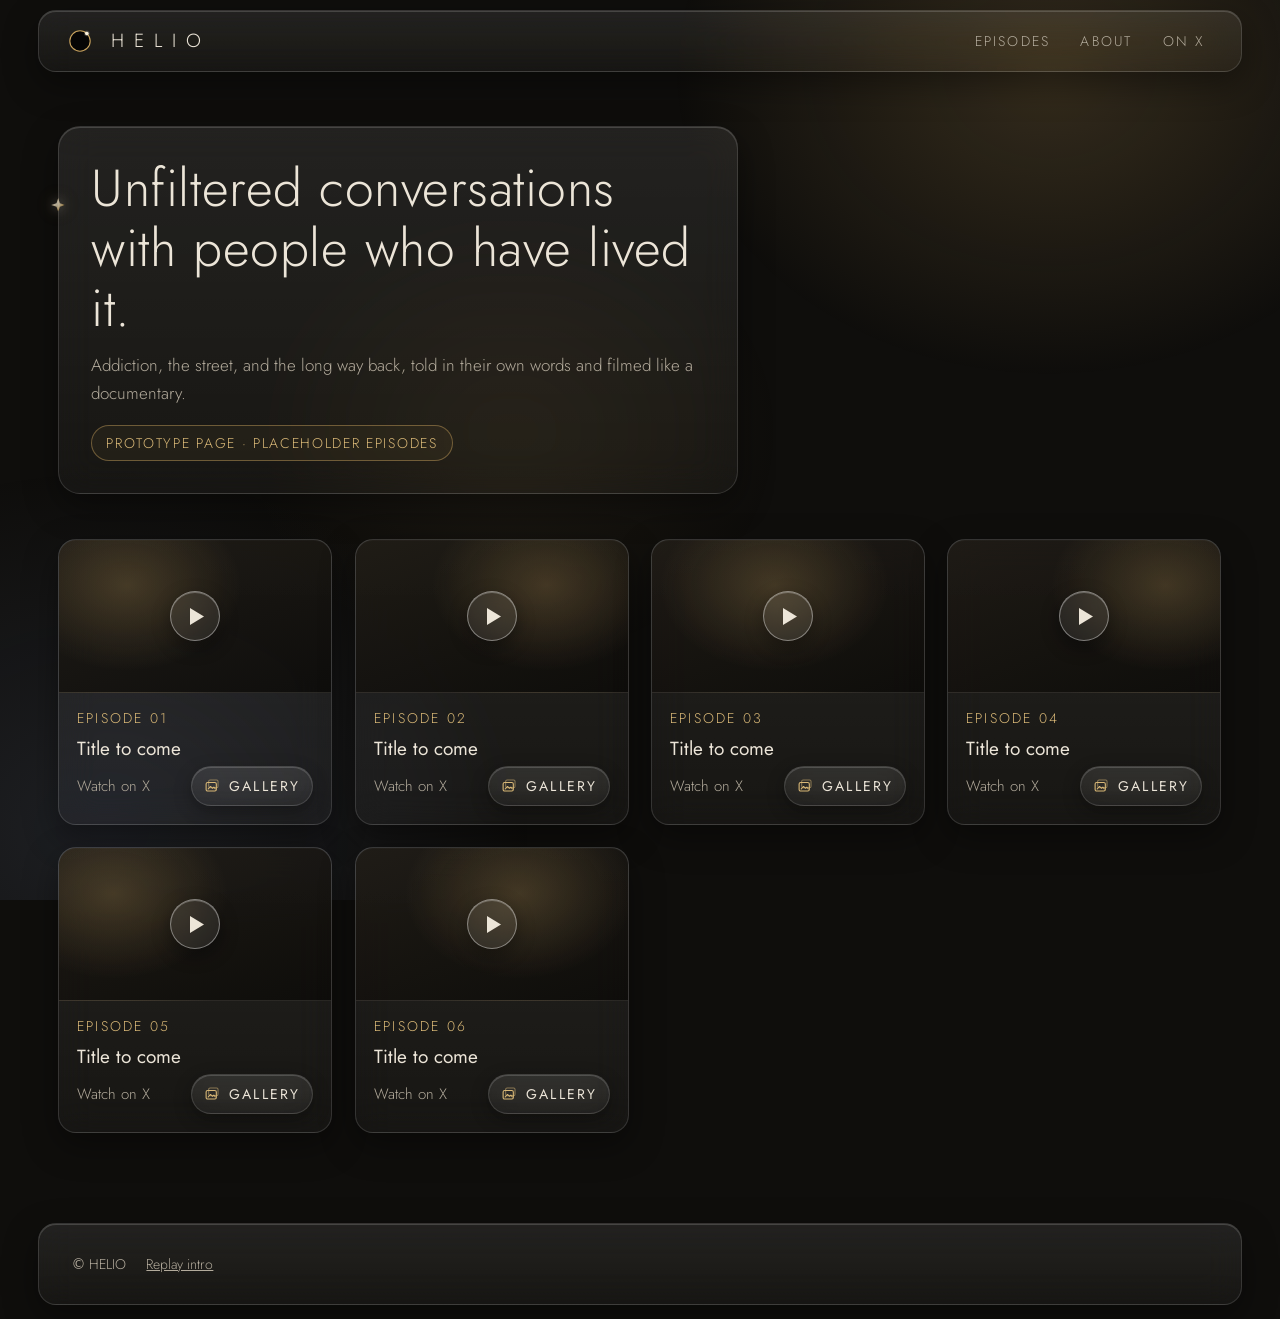
==== commit 0614cdea: "Deploy: episode card star, cloud realism boost, OG meta. Co-authored-by: Cursor <cursoragent@cursor." ====
--- a/episodes.html
+++ b/episodes.html
@@ -6,20 +6,23 @@
 <title>HELIO · Episodes</title>
 <meta name="description" content="HELIO: cinematic interviews with people who have lived it.">
 <meta name="theme-color" content="#0F0E0C">
+<meta property="og:type" content="website">
 <meta property="og:title" content="Helio">
 <meta property="og:description" content="Cinematic interviews with people who have lived it.">
 <meta property="og:image" content="https://ghost00tsohg.github.io/helio-site/og-image.jpg">
+<meta property="og:image:width" content="1200">
+<meta property="og:image:height" content="630">
 <meta property="og:url" content="https://ghost00tsohg.github.io/helio-site/episodes.html">
 <meta name="twitter:card" content="summary_large_image">
 <link rel="icon" href="./assets/favicon.svg" type="image/svg+xml">
 <link rel="apple-touch-icon" href="./assets/apple-touch-icon.png">
 <script>try{if(sessionStorage.getItem('helio:from-intro')){document.documentElement.classList.add('arrive');sessionStorage.removeItem('helio:from-intro')}}catch(e){}</script>
-<style>@font-face{font-family:Jost;src:url(assets/fonts/jost-300-500.woff2)format("woff2");font-weight:300 500;font-display:swap}:root{--bg:#0f0e0c;--gold:#c9a35e;--ivory:#ece5d8;--muted:#b3ab9c;--pearl:#fbf1dc;--glass:linear-gradient(180deg, #ffffff16, #ffffff09);--glass-edge:#ffffff21;--glass-hi:inset 0 1px 0 #ffffff29;--glass-shadow:0 12px 34px #00000061;--blur:blur(18px) saturate(140%)}*{box-sizing:border-box;margin:0;padding:0}body{background:var(--bg);color:var(--ivory);-webkit-font-smoothing:antialiased;min-height:100vh;font:300 16px/1.6 Jost,ui-sans-serif,system-ui,sans-serif}body:before{content:"";z-index:-1;pointer-events:none;background:radial-gradient(42vmax 34vmax at 82% 8%,#c9a35e33,#c9a35e00 70%),radial-gradient(48vmax 40vmax at 8% 92%,#6c7ca029,#6c7ca000 70%),radial-gradient(30vmax 26vmax at 40% 48%,#c9a35e12,#c9a35e00 70%);position:fixed;inset:0}a{color:inherit}.glass,header,.lede,.card,footer{background:var(--glass);border:1px solid var(--glass-edge);box-shadow:var(--glass-hi), var(--glass-shadow);-webkit-backdrop-filter:var(--blur);backdrop-filter:var(--blur)}header{top:max(10px, env(safe-area-inset-top));z-index:5;margin:max(10px, env(safe-area-inset-top)) clamp(10px, 3vw, 40px) 0;border-radius:18px;align-items:center;gap:14px;padding:8px clamp(12px,2.4vw,24px);display:flex;position:sticky}.logo{align-items:center;gap:14px;min-height:44px;text-decoration:none;display:flex}.ring{width:34px;height:34px;overflow:visible}.word{letter-spacing:.52em;font-size:19px;font-weight:300}header nav{letter-spacing:.16em;text-transform:uppercase;color:var(--muted);gap:6px;margin-left:auto;font-size:14px;display:flex}header nav a{border-radius:12px;align-items:center;min-height:44px;padding:0 12px;text-decoration:none;display:inline-flex}header nav a:hover,header nav a:focus-visible{color:var(--ivory);background:#ffffff0f;outline:none}header nav a:focus-visible{border-radius:999px;box-shadow:0 0 0 3px #c9a35e8c}main{max-width:1240px;margin:0 auto;padding:4vh clamp(14px,3vw,40px) 10vh}.lede{border-radius:22px;max-width:680px;margin:2vh 0 5vh;padding:clamp(20px,3vw,32px)}.lede h1{letter-spacing:.01em;font-size:clamp(30px,4.4vw,52px);font-weight:300;line-height:1.15}.lede p{color:var(--muted);margin-top:14px;font-size:17px}.note{letter-spacing:.12em;text-transform:uppercase;color:#d9b877;background:#c9a35e0f;border:1px solid #c9a35e73;border-radius:99px;margin-top:18px;padding:6px 14px;font-size:14px;display:inline-block}.grid{grid-template-columns:repeat(auto-fill,minmax(260px,1fr));gap:22px;display:grid}.card{--parx:0px;--pary:0px;transform:translate3d(var(--parx), var(--pary), 0);will-change:transform;border-radius:18px;transition:transform .3s,border-color .3s,box-shadow .3s;display:block;position:relative;overflow:hidden}@media (hover:hover){.card:hover{transform:translate3d(var(--parx), calc(var(--pary) - 3px), 0);box-shadow:var(--glass-hi), var(--glass-shadow), 0 0 0 1px #c9a35e2e;border-color:#c9a35e73}}.ep-accent{z-index:1;pointer-events:none;opacity:.72;filter:drop-shadow(0 0 6px #fbf1dc8c)drop-shadow(0 0 14px #c9a35e59);width:14px;height:14px;animation:48s linear infinite ep-star-drift;position:fixed;top:clamp(118px,22vh,200px);left:clamp(18px,4vw,52px)}.ep-accent:before{content:"";clip-path:polygon(50% 0%,62% 38%,100% 50%,62% 62%,50% 100%,38% 62%,0% 50%,38% 38%);background:radial-gradient(circle at 35% 35%,#fbf1dc 0%,#e8d4a8 35%,#c9a35e 58%,#c9a35e00 72%);width:100%;height:100%;display:block}@keyframes ep-star-drift{0%{transform:translate(0,0)rotate(0)}25%{transform:translate(12vw,6vh)rotate(90deg)}50%{transform:translate(4vw,14vh)rotate(180deg)}75%{transform:translate(18vw,4vh)rotate(270deg)}to{transform:translate(0,0)rotate(360deg)}}@media (max-width:560px){.ep-accent{width:11px;height:11px;left:max(14px, env(safe-area-inset-left));top:clamp(132px,26vh,220px)}}@media (prefers-reduced-motion:reduce){.ep-accent{display:none}.card{will-change:auto;transform:none!important}}.watch{outline:none;text-decoration:none;display:block}.card:has(.watch:focus-visible){transform:translate3d(var(--parx), calc(var(--pary) - 3px), 0);box-shadow:var(--glass-hi), var(--glass-shadow), 0 0 0 1px #c9a35e2e;border-color:#c9a35e73;outline:none}.thumb{aspect-ratio:16/9;background:radial-gradient(60% 80% at var(--x,30%) 30%, #c9a35e3d, #c9a35e00 70%), linear-gradient(160deg, #1f1b15d9, #0c0b09d9);border-bottom:1px solid #ffffff14;position:relative}.thumb:after{content:"";-webkit-backdrop-filter:blur(8px);backdrop-filter:blur(8px);background:url("data:image/svg+xml,%3Csvg xmlns='http://www.w3.org/2000/svg' viewBox='0 0 10 12'%3E%3Cpath d='M0 0l10 6-10 6z' fill='%23ECE5D8'/%3E%3C/svg%3E") 55%/14px no-repeat,#ffffff14;border:1px solid #fff6;border-radius:50%;width:48px;height:48px;position:absolute;top:50%;left:50%;transform:translate(-50%,-50%);box-shadow:inset 0 1px #ffffff40,0 6px 18px #00000059}.meta{padding:14px 18px 18px}.ep{letter-spacing:.16em;text-transform:uppercase;color:#d9b877;font-size:14px}.title{margin-top:4px;font-size:19px;font-weight:400}.sub{color:var(--muted);margin-top:2px;font-size:15px}.menu-btn{cursor:pointer;width:44px;height:44px;color:var(--ivory);border:1px solid var(--glass-edge);box-shadow:var(--glass-hi);background:#ffffff0d;border-radius:50%;flex:none;place-items:center;padding:0;display:none}.menu-btn svg{width:20px;height:20px}.menu-btn:focus-visible{box-shadow:var(--glass-hi), 0 0 0 3px #c9a35e4d;border-color:#c9a35ebf;outline:none}.menu-btn:active{border-color:#c9a35e80;transform:scale(.95)}.menu{inset:auto;top:calc(max(10px, env(safe-area-inset-top)) + 66px);right:max(10px, env(safe-area-inset-right));min-width:190px;color:var(--ivory);background:var(--glass);border:1px solid var(--glass-edge);box-shadow:var(--glass-hi), var(--glass-shadow);-webkit-backdrop-filter:var(--blur);backdrop-filter:var(--blur);opacity:0;transform-origin:100% 0;transition:opacity .18s ease, transform .22s cubic-bezier(.2,.7,.2,1), display .22s allow-discrete, overlay .22s allow-discrete;background-color:#14121080;border-radius:18px;margin:0;padding:8px;position:fixed;left:auto;transform:translateY(-6px)scale(.98)}.menu:popover-open{opacity:1;transform:none}@starting-style{.menu:popover-open{opacity:0;transform:translateY(-6px)scale(.98)}}.menu::backdrop{background:0 0}.menu a{letter-spacing:.16em;text-transform:uppercase;border-radius:12px;align-items:center;min-height:48px;padding:0 16px;font:400 15px/1 Jost,ui-sans-serif,system-ui,sans-serif;text-decoration:none;display:flex}.menu a:active,.menu a:focus-visible{color:#fff;background:#c9a35e1f;outline:none}footer{margin:0 clamp(10px, 3vw, 40px) max(14px, env(safe-area-inset-bottom));color:var(--muted);border-radius:18px;flex-wrap:wrap;align-items:center;gap:20px;padding:18px clamp(16px,3vw,32px);font-size:14px;display:flex}footer a{align-items:center;min-height:44px;display:inline-flex}.meta .sub{align-items:center;min-height:40px;margin-right:130px;display:flex}.gbtn{border:1px solid var(--glass-edge);background:var(--glass);min-height:40px;box-shadow:var(--glass-hi), 0 6px 18px #0000004d;-webkit-backdrop-filter:var(--blur);backdrop-filter:var(--blur);color:var(--ivory);letter-spacing:.16em;text-transform:uppercase;cursor:pointer;border-radius:999px;align-items:center;gap:8px;padding:0 14px 0 12px;font:400 14px/1 Jost,ui-sans-serif,system-ui,sans-serif;transition:border-color .25s,background-color .25s,transform .12s;display:inline-flex;position:absolute;bottom:18px;right:18px}.gbtn span{margin-right:-.16em}.gbtn svg{color:#d9b877;flex:none;width:17px;height:17px}@media (hover:hover){.gbtn:hover{background-color:#c9a35e1a;border-color:#c9a35e80}}.gbtn:focus-visible{box-shadow:var(--glass-hi), 0 0 0 3px #c9a35e4d;border-color:#c9a35ebf;outline:none}.gbtn:active{border-color:#c9a35e80;transition-duration:80ms;transform:scale(.96)}html.gal-open{overflow:hidden}.gal{width:100%;max-width:none;height:100%;max-height:none;color:var(--ivory);opacity:0;background:radial-gradient(60vmax 40vmax at 80% 0,#c9a35e1a,#c9a35e00 70%),radial-gradient(60vmax 44vmax at 0 100%,#6c7ca017,#6c7ca000 70%),#090807;border:0;margin:0;padding:0;font:300 16px/1.5 Jost,ui-sans-serif,system-ui,sans-serif;transition:opacity .24s;position:fixed;inset:0;overflow:hidden}.gal::backdrop{background:0 0}.gal.in{opacity:1}.gal-track{scroll-snap-type:x mandatory;overscroll-behavior:contain;scrollbar-width:none;transition:transform .32s cubic-bezier(.2,.7,.2,1);display:flex;position:absolute;inset:0;overflow:auto hidden;transform:scale(.985)}.gal.in .gal-track{transform:none}.gal-track::-webkit-scrollbar{display:none}.gal.zoomed .gal-track{overflow-x:hidden}@media (hover:hover) and (pointer:fine){.gal-track{cursor:grab}}.gal.dragging .gal-track{scroll-snap-type:none;cursor:grabbing;-webkit-user-select:none;user-select:none}.gal-slide{scroll-snap-align:center;scroll-snap-stop:always;padding:calc(max(14px, env(safe-area-inset-top)) + 78px) max(96px, env(safe-area-inset-right)) max(18px, env(safe-area-inset-bottom)) max(96px, env(safe-area-inset-left));flex-direction:column;flex:0 0 100%;margin:0;display:flex}.gal-stage{touch-action:pan-x;flex:1;place-items:center;min-height:0;display:grid;container-type:size}.gal.zoomed .gal-stage{touch-action:none;cursor:grab}.gal-frame{--ar:3 / 2;width:min(100cqw, 100cqh * var(--ar));aspect-ratio:var(--ar);background:#ffffff0a;border-radius:8px;position:relative;overflow:hidden;box-shadow:0 0 0 1px #ffffff12,0 24px 70px #0000008c}.gal-frame img{object-fit:contain;transform-origin:0 0;opacity:0;-webkit-user-select:none;user-select:none;-webkit-user-drag:none;-webkit-touch-callout:none;width:100%;height:100%;transition:opacity .3s;display:block}.gal-frame.loaded img{opacity:1}.gal-frame .hl{width:56px;height:56px;margin:-28px 0 0 -28px;position:absolute;top:50%;left:50%}.gal-frame.loaded .hl,.gal-frame.failed .hl{display:none}.gal-slide figcaption{text-align:center;min-height:28px;color:var(--muted);flex:none;padding-top:14px;font-size:15px}.gal-kind{color:#d9b877;letter-spacing:.16em;text-transform:uppercase;margin-right:12px;font-size:14px}.gal-status{color:var(--muted);text-align:center;margin:auto;padding:0 24px;font-size:16px}.gal-status .hl{width:56px;height:56px;margin:0 auto 14px}.gal-bar{z-index:2;top:max(14px, env(safe-area-inset-top));left:max(14px, env(safe-area-inset-left));right:max(14px, env(safe-area-inset-right));background:var(--glass);border:1px solid var(--glass-edge);box-shadow:var(--glass-hi), var(--glass-shadow);-webkit-backdrop-filter:var(--blur);backdrop-filter:var(--blur);border-radius:18px;align-items:center;gap:14px;padding:6px 6px 6px 20px;display:flex;position:absolute}.gal-title{white-space:nowrap;text-overflow:ellipsis;flex:1;min-width:0;font-size:17px;font-weight:300;overflow:hidden}.gal-ep{color:#d9b877;letter-spacing:.16em;text-transform:uppercase;margin-right:12px;font-size:14px}.gal-count{color:var(--muted);letter-spacing:.08em;font-variant-numeric:tabular-nums;font-size:14px}.gal-btn{cursor:pointer;width:44px;height:44px;color:var(--ivory);border:1px solid var(--glass-edge);box-shadow:var(--glass-hi);background:#ffffff0f;border-radius:50%;place-items:center;padding:0;transition:border-color .2s,background-color .2s,opacity .2s;display:grid}@media (hover:hover){.gal-btn:not(:disabled):hover{background-color:#c9a35e1a;border-color:#c9a35e80}}.gal-btn:focus-visible{box-shadow:var(--glass-hi), 0 0 0 3px #c9a35e4d;border-color:#c9a35ebf;outline:none}.gal-nav{z-index:2;background:var(--glass);width:54px;height:54px;box-shadow:var(--glass-hi), var(--glass-shadow);-webkit-backdrop-filter:var(--blur);backdrop-filter:var(--blur);margin-top:-27px;position:absolute;top:50%}.gal-prev{left:max(22px, env(safe-area-inset-left))}.gal-next{right:max(22px, env(safe-area-inset-right))}.gal-nav:disabled{opacity:.28;cursor:default}@media (hover:none) and (pointer:coarse){.gal-nav{display:none}}@media (max-width:560px),(hover:none) and (pointer:coarse){.gal-slide{padding:calc(max(12px, env(safe-area-inset-top)) + 72px) max(12px, env(safe-area-inset-right)) max(16px, env(safe-area-inset-bottom)) max(12px, env(safe-area-inset-left))}.gal-bar{top:max(10px, env(safe-area-inset-top));left:max(10px, env(safe-area-inset-left));right:max(10px, env(safe-area-inset-right));gap:10px;padding-left:16px}.gal-title{font-size:16px}.gal-name{display:none}}@media (prefers-reduced-motion:reduce){.gal,.gal-track,.gal-frame img{transition:none}}@supports not ((-webkit-backdrop-filter:blur(1px)) or (backdrop-filter:blur(1px))){header,.lede,.card,footer{background:#1a1815f0}.thumb:after{background-color:#00000073}.gbtn,.gal-bar,.gal-nav,.menu{background:#221f1bf5}}.veil{z-index:10;pointer-events:none;opacity:0;background:#050507;position:fixed;inset:0}.arrive .veil{animation:.95s cubic-bezier(.2,.65,.25,1) forwards veil}.arrive .lede{animation:.9s cubic-bezier(.2,.7,.2,1) .55s both rise}.arrive .card{animation:rise .8s cubic-bezier(.2,.7,.2,1) calc(.8s + var(--i,0) * .13s) both}.card:nth-child(2){--i:1}.card:nth-child(3){--i:2}.card:nth-child(4){--i:3}.card:nth-child(5){--i:4}.card:nth-child(6){--i:5}.card:nth-child(n+7){--i:6}@keyframes veil{0%{opacity:1}to{opacity:0}}@keyframes rise{0%{opacity:0;transform:translateY(18px)}to{opacity:1;transform:none}}@media (prefers-reduced-motion:reduce){.arrive .veil{animation-duration:.3s}.arrive .lede,.arrive .card{animation:.4s both veil-in}}@keyframes veil-in{0%{opacity:0}}html,body{overflow-x:clip}a,button{-webkit-tap-highlight-color:transparent}.card:has(.watch:active){transform:translate3d(var(--parx), var(--pary), 0) scale(.985);border-color:#c9a35e73;transition-duration:.12s}@media (max-width:560px){body{font-size:17px}header{margin:max(10px, env(safe-area-inset-top)) max(10px, env(safe-area-inset-right)) 0 max(10px, env(safe-area-inset-left));gap:10px;padding:6px 8px 6px 14px}.word{letter-spacing:.46em;font-size:18px}header nav{gap:0}header nav a:not([href^=http]){display:none}.menu-btn{display:grid}header nav a{border:1px solid var(--glass-edge);min-height:44px;color:var(--ivory);box-shadow:var(--glass-hi);background:#ffffff0d;border-radius:999px;padding:0 16px}main{padding:20px max(14px, env(safe-area-inset-right)) 48px max(14px, env(safe-area-inset-left))}.lede{border-radius:22px;margin:4px 0 26px;padding:24px 22px 22px}.lede h1{text-wrap:balance;font-size:clamp(28px,8.2vw,36px);line-height:1.18}.lede p{font-size:17px;line-height:1.55}.note{letter-spacing:.1em;font-size:14px}.grid{grid-template-columns:minmax(0,1fr);gap:18px}.card{border-radius:20px}.thumb:after{background-size:17px;width:60px;height:60px}.meta{min-height:104px;padding:16px 20px 20px}.meta .sub{min-height:44px;margin-right:138px}.gbtn{min-height:44px;padding:0 16px 0 14px;bottom:20px;right:20px}.title{margin-top:6px;font-size:21px}.sub{margin-top:4px;font-size:16px}footer{margin:0 max(10px, env(safe-area-inset-right)) max(14px, env(safe-area-inset-bottom)) max(10px, env(safe-area-inset-left));justify-content:space-between;padding:10px 20px;font-size:15px}footer a{padding:0 4px}}</style>
-  <script type="module" crossorigin src="./assets/episodes-ChVsRWAy.js"></script>
+<style>@font-face{font-family:Jost;src:url(assets/fonts/jost-300-500.woff2)format("woff2");font-weight:300 500;font-display:swap}:root{--bg:#0f0e0c;--gold:#c9a35e;--ivory:#ece5d8;--muted:#b3ab9c;--pearl:#fbf1dc;--glass:linear-gradient(180deg, #ffffff16, #ffffff09);--glass-edge:#ffffff21;--glass-hi:inset 0 1px 0 #ffffff29;--glass-shadow:0 12px 34px #00000061;--blur:blur(18px) saturate(140%)}*{box-sizing:border-box;margin:0;padding:0}body{background:var(--bg);color:var(--ivory);-webkit-font-smoothing:antialiased;min-height:100vh;font:300 16px/1.6 Jost,ui-sans-serif,system-ui,sans-serif}body:before{content:"";z-index:-1;pointer-events:none;background:radial-gradient(42vmax 34vmax at 82% 8%,#c9a35e33,#c9a35e00 70%),radial-gradient(48vmax 40vmax at 8% 92%,#6c7ca029,#6c7ca000 70%),radial-gradient(30vmax 26vmax at 40% 48%,#c9a35e12,#c9a35e00 70%);position:fixed;inset:0}a{color:inherit}.glass,header,.lede,.card,footer{background:var(--glass);border:1px solid var(--glass-edge);box-shadow:var(--glass-hi), var(--glass-shadow);-webkit-backdrop-filter:var(--blur);backdrop-filter:var(--blur)}header{top:max(10px, env(safe-area-inset-top));z-index:5;margin:max(10px, env(safe-area-inset-top)) clamp(10px, 3vw, 40px) 0;border-radius:18px;align-items:center;gap:14px;padding:8px clamp(12px,2.4vw,24px);display:flex;position:sticky}.logo{align-items:center;gap:14px;min-height:44px;text-decoration:none;display:flex}.ring{width:34px;height:34px;overflow:visible}.word{letter-spacing:.52em;font-size:19px;font-weight:300}header nav{letter-spacing:.16em;text-transform:uppercase;color:var(--muted);gap:6px;margin-left:auto;font-size:14px;display:flex}header nav a{border-radius:12px;align-items:center;min-height:44px;padding:0 12px;text-decoration:none;display:inline-flex}header nav a:hover,header nav a:focus-visible{color:var(--ivory);background:#ffffff0f;outline:none}header nav a:focus-visible{border-radius:999px;box-shadow:0 0 0 3px #c9a35e8c}main{max-width:1240px;margin:0 auto;padding:4vh clamp(14px,3vw,40px) 10vh}.lede{border-radius:22px;max-width:680px;margin:2vh 0 5vh;padding:clamp(20px,3vw,32px)}.lede h1{letter-spacing:.01em;font-size:clamp(30px,4.4vw,52px);font-weight:300;line-height:1.15}.lede p{color:var(--muted);margin-top:14px;font-size:17px}.note{letter-spacing:.12em;text-transform:uppercase;color:#d9b877;background:#c9a35e0f;border:1px solid #c9a35e73;border-radius:99px;margin-top:18px;padding:6px 14px;font-size:14px;display:inline-block}.grid{grid-template-columns:repeat(auto-fill,minmax(260px,1fr));gap:22px;display:grid}.card{--parx:0px;--pary:0px;transform:translate3d(var(--parx), var(--pary), 0);will-change:transform;border-radius:18px;transition:transform .3s,border-color .3s,box-shadow .3s;display:block;position:relative;overflow:hidden}@media (hover:hover){.card:hover{transform:translate3d(var(--parx), calc(var(--pary) - 3px), 0);box-shadow:var(--glass-hi), var(--glass-shadow), 0 0 0 1px #c9a35e2e;border-color:#c9a35e73}}.ep-accent{z-index:1;pointer-events:none;opacity:.72;filter:drop-shadow(0 0 6px #fbf1dc8c)drop-shadow(0 0 14px #c9a35e59);width:14px;height:14px;animation:48s linear infinite ep-star-drift;position:fixed;top:clamp(118px,22vh,200px);left:clamp(18px,4vw,52px)}.ep-accent:before{content:"";clip-path:polygon(50% 0%,62% 38%,100% 50%,62% 62%,50% 100%,38% 62%,0% 50%,38% 38%);background:radial-gradient(circle at 35% 35%,#fbf1dc 0%,#e8d4a8 35%,#c9a35e 58%,#c9a35e00 72%);width:100%;height:100%;display:block}@keyframes ep-star-drift{0%{transform:translate(0,0)rotate(0)}25%{transform:translate(12vw,6vh)rotate(90deg)}50%{transform:translate(4vw,14vh)rotate(180deg)}75%{transform:translate(18vw,4vh)rotate(270deg)}to{transform:translate(0,0)rotate(360deg)}}@media (max-width:560px){.ep-accent{width:11px;height:11px;left:max(14px, env(safe-area-inset-left));top:clamp(132px,26vh,220px)}}@media (prefers-reduced-motion:reduce){.ep-accent{display:none}.card{will-change:auto;transform:none!important}.card-edge{display:none}}.card-edge{z-index:1;pointer-events:none;position:absolute;inset:0;overflow:visible}.card-edge-star{opacity:0;clip-path:polygon(50% 0%,62% 38%,100% 50%,62% 62%,50% 100%,38% 62%,0% 50%,38% 38%);filter:drop-shadow(0 0 5px #fbf1dca6)drop-shadow(0 0 10px #c9a35e73);will-change:offset-distance, opacity;width:7px;height:7px;margin:-3.5px 0 0 -3.5px;position:absolute;top:0;left:0}.card-edge-star:nth-child(2){filter:blur(1.2px)drop-shadow(0 0 6px #c9a35e59);width:6px;height:6px;margin:-3px 0 0 -3px}.card-edge-star:nth-child(3){filter:blur(2px)drop-shadow(0 0 8px #c9a35e33);width:5px;height:5px;margin:-2.5px 0 0 -2.5px}.watch{z-index:2;outline:none;text-decoration:none;display:block;position:relative}.gbtn{z-index:3}.card:has(.watch:focus-visible){transform:translate3d(var(--parx), calc(var(--pary) - 3px), 0);box-shadow:var(--glass-hi), var(--glass-shadow), 0 0 0 1px #c9a35e2e;border-color:#c9a35e73;outline:none}.thumb{aspect-ratio:16/9;background:radial-gradient(60% 80% at var(--x,30%) 30%, #c9a35e3d, #c9a35e00 70%), linear-gradient(160deg, #1f1b15d9, #0c0b09d9);border-bottom:1px solid #ffffff14;position:relative}.thumb:after{content:"";-webkit-backdrop-filter:blur(8px);backdrop-filter:blur(8px);background:url("data:image/svg+xml,%3Csvg xmlns='http://www.w3.org/2000/svg' viewBox='0 0 10 12'%3E%3Cpath d='M0 0l10 6-10 6z' fill='%23ECE5D8'/%3E%3C/svg%3E") 55%/14px no-repeat,#ffffff14;border:1px solid #fff6;border-radius:50%;width:48px;height:48px;position:absolute;top:50%;left:50%;transform:translate(-50%,-50%);box-shadow:inset 0 1px #ffffff40,0 6px 18px #00000059}.meta{padding:14px 18px 18px}.ep{letter-spacing:.16em;text-transform:uppercase;color:#d9b877;font-size:14px}.title{margin-top:4px;font-size:19px;font-weight:400}.sub{color:var(--muted);margin-top:2px;font-size:15px}.menu-btn{cursor:pointer;width:44px;height:44px;color:var(--ivory);border:1px solid var(--glass-edge);box-shadow:var(--glass-hi);background:#ffffff0d;border-radius:50%;flex:none;place-items:center;padding:0;display:none}.menu-btn svg{width:20px;height:20px}.menu-btn:focus-visible{box-shadow:var(--glass-hi), 0 0 0 3px #c9a35e4d;border-color:#c9a35ebf;outline:none}.menu-btn:active{border-color:#c9a35e80;transform:scale(.95)}.menu{inset:auto;top:calc(max(10px, env(safe-area-inset-top)) + 66px);right:max(10px, env(safe-area-inset-right));min-width:190px;color:var(--ivory);background:var(--glass);border:1px solid var(--glass-edge);box-shadow:var(--glass-hi), var(--glass-shadow);-webkit-backdrop-filter:var(--blur);backdrop-filter:var(--blur);opacity:0;transform-origin:100% 0;transition:opacity .18s ease, transform .22s cubic-bezier(.2,.7,.2,1), display .22s allow-discrete, overlay .22s allow-discrete;background-color:#14121080;border-radius:18px;margin:0;padding:8px;position:fixed;left:auto;transform:translateY(-6px)scale(.98)}.menu:popover-open{opacity:1;transform:none}@starting-style{.menu:popover-open{opacity:0;transform:translateY(-6px)scale(.98)}}.menu::backdrop{background:0 0}.menu a{letter-spacing:.16em;text-transform:uppercase;border-radius:12px;align-items:center;min-height:48px;padding:0 16px;font:400 15px/1 Jost,ui-sans-serif,system-ui,sans-serif;text-decoration:none;display:flex}.menu a:active,.menu a:focus-visible{color:#fff;background:#c9a35e1f;outline:none}footer{margin:0 clamp(10px, 3vw, 40px) max(14px, env(safe-area-inset-bottom));color:var(--muted);border-radius:18px;flex-wrap:wrap;align-items:center;gap:20px;padding:18px clamp(16px,3vw,32px);font-size:14px;display:flex}footer a{align-items:center;min-height:44px;display:inline-flex}.meta .sub{align-items:center;min-height:40px;margin-right:130px;display:flex}.gbtn{border:1px solid var(--glass-edge);background:var(--glass);min-height:40px;box-shadow:var(--glass-hi), 0 6px 18px #0000004d;-webkit-backdrop-filter:var(--blur);backdrop-filter:var(--blur);color:var(--ivory);letter-spacing:.16em;text-transform:uppercase;cursor:pointer;border-radius:999px;align-items:center;gap:8px;padding:0 14px 0 12px;font:400 14px/1 Jost,ui-sans-serif,system-ui,sans-serif;transition:border-color .25s,background-color .25s,transform .12s;display:inline-flex;position:absolute;bottom:18px;right:18px}.gbtn span{margin-right:-.16em}.gbtn svg{color:#d9b877;flex:none;width:17px;height:17px}@media (hover:hover){.gbtn:hover{background-color:#c9a35e1a;border-color:#c9a35e80}}.gbtn:focus-visible{box-shadow:var(--glass-hi), 0 0 0 3px #c9a35e4d;border-color:#c9a35ebf;outline:none}.gbtn:active{border-color:#c9a35e80;transition-duration:80ms;transform:scale(.96)}html.gal-open{overflow:hidden}.gal{width:100%;max-width:none;height:100%;max-height:none;color:var(--ivory);opacity:0;background:radial-gradient(60vmax 40vmax at 80% 0,#c9a35e1a,#c9a35e00 70%),radial-gradient(60vmax 44vmax at 0 100%,#6c7ca017,#6c7ca000 70%),#090807;border:0;margin:0;padding:0;font:300 16px/1.5 Jost,ui-sans-serif,system-ui,sans-serif;transition:opacity .24s;position:fixed;inset:0;overflow:hidden}.gal::backdrop{background:0 0}.gal.in{opacity:1}.gal-track{scroll-snap-type:x mandatory;overscroll-behavior:contain;scrollbar-width:none;transition:transform .32s cubic-bezier(.2,.7,.2,1);display:flex;position:absolute;inset:0;overflow:auto hidden;transform:scale(.985)}.gal.in .gal-track{transform:none}.gal-track::-webkit-scrollbar{display:none}.gal.zoomed .gal-track{overflow-x:hidden}@media (hover:hover) and (pointer:fine){.gal-track{cursor:grab}}.gal.dragging .gal-track{scroll-snap-type:none;cursor:grabbing;-webkit-user-select:none;user-select:none}.gal-slide{scroll-snap-align:center;scroll-snap-stop:always;padding:calc(max(14px, env(safe-area-inset-top)) + 78px) max(96px, env(safe-area-inset-right)) max(18px, env(safe-area-inset-bottom)) max(96px, env(safe-area-inset-left));flex-direction:column;flex:0 0 100%;margin:0;display:flex}.gal-stage{touch-action:pan-x;flex:1;place-items:center;min-height:0;display:grid;container-type:size}.gal.zoomed .gal-stage{touch-action:none;cursor:grab}.gal-frame{--ar:3 / 2;width:min(100cqw, 100cqh * var(--ar));aspect-ratio:var(--ar);background:#ffffff0a;border-radius:8px;position:relative;overflow:hidden;box-shadow:0 0 0 1px #ffffff12,0 24px 70px #0000008c}.gal-frame img{object-fit:contain;transform-origin:0 0;opacity:0;-webkit-user-select:none;user-select:none;-webkit-user-drag:none;-webkit-touch-callout:none;width:100%;height:100%;transition:opacity .3s;display:block}.gal-frame.loaded img{opacity:1}.gal-frame .hl{width:56px;height:56px;margin:-28px 0 0 -28px;position:absolute;top:50%;left:50%}.gal-frame.loaded .hl,.gal-frame.failed .hl{display:none}.gal-slide figcaption{text-align:center;min-height:28px;color:var(--muted);flex:none;padding-top:14px;font-size:15px}.gal-kind{color:#d9b877;letter-spacing:.16em;text-transform:uppercase;margin-right:12px;font-size:14px}.gal-status{color:var(--muted);text-align:center;margin:auto;padding:0 24px;font-size:16px}.gal-status .hl{width:56px;height:56px;margin:0 auto 14px}.gal-bar{z-index:2;top:max(14px, env(safe-area-inset-top));left:max(14px, env(safe-area-inset-left));right:max(14px, env(safe-area-inset-right));background:var(--glass);border:1px solid var(--glass-edge);box-shadow:var(--glass-hi), var(--glass-shadow);-webkit-backdrop-filter:var(--blur);backdrop-filter:var(--blur);border-radius:18px;align-items:center;gap:14px;padding:6px 6px 6px 20px;display:flex;position:absolute}.gal-title{white-space:nowrap;text-overflow:ellipsis;flex:1;min-width:0;font-size:17px;font-weight:300;overflow:hidden}.gal-ep{color:#d9b877;letter-spacing:.16em;text-transform:uppercase;margin-right:12px;font-size:14px}.gal-count{color:var(--muted);letter-spacing:.08em;font-variant-numeric:tabular-nums;font-size:14px}.gal-btn{cursor:pointer;width:44px;height:44px;color:var(--ivory);border:1px solid var(--glass-edge);box-shadow:var(--glass-hi);background:#ffffff0f;border-radius:50%;place-items:center;padding:0;transition:border-color .2s,background-color .2s,opacity .2s;display:grid}@media (hover:hover){.gal-btn:not(:disabled):hover{background-color:#c9a35e1a;border-color:#c9a35e80}}.gal-btn:focus-visible{box-shadow:var(--glass-hi), 0 0 0 3px #c9a35e4d;border-color:#c9a35ebf;outline:none}.gal-nav{z-index:2;background:var(--glass);width:54px;height:54px;box-shadow:var(--glass-hi), var(--glass-shadow);-webkit-backdrop-filter:var(--blur);backdrop-filter:var(--blur);margin-top:-27px;position:absolute;top:50%}.gal-prev{left:max(22px, env(safe-area-inset-left))}.gal-next{right:max(22px, env(safe-area-inset-right))}.gal-nav:disabled{opacity:.28;cursor:default}@media (hover:none) and (pointer:coarse){.gal-nav{display:none}}@media (max-width:560px),(hover:none) and (pointer:coarse){.gal-slide{padding:calc(max(12px, env(safe-area-inset-top)) + 72px) max(12px, env(safe-area-inset-right)) max(16px, env(safe-area-inset-bottom)) max(12px, env(safe-area-inset-left))}.gal-bar{top:max(10px, env(safe-area-inset-top));left:max(10px, env(safe-area-inset-left));right:max(10px, env(safe-area-inset-right));gap:10px;padding-left:16px}.gal-title{font-size:16px}.gal-name{display:none}}@media (prefers-reduced-motion:reduce){.gal,.gal-track,.gal-frame img{transition:none}}@supports not ((-webkit-backdrop-filter:blur(1px)) or (backdrop-filter:blur(1px))){header,.lede,.card,footer{background:#1a1815f0}.thumb:after{background-color:#00000073}.gbtn,.gal-bar,.gal-nav,.menu{background:#221f1bf5}}.veil{z-index:10;pointer-events:none;opacity:0;background:#050507;position:fixed;inset:0}.arrive .veil{animation:.95s cubic-bezier(.2,.65,.25,1) forwards veil}.arrive .lede{animation:.9s cubic-bezier(.2,.7,.2,1) .55s both rise}.arrive .card{animation:rise .8s cubic-bezier(.2,.7,.2,1) calc(.8s + var(--i,0) * .13s) both}.card:nth-child(2){--i:1}.card:nth-child(3){--i:2}.card:nth-child(4){--i:3}.card:nth-child(5){--i:4}.card:nth-child(6){--i:5}.card:nth-child(n+7){--i:6}@keyframes veil{0%{opacity:1}to{opacity:0}}@keyframes rise{0%{opacity:0;transform:translateY(18px)}to{opacity:1;transform:none}}@media (prefers-reduced-motion:reduce){.arrive .veil{animation-duration:.3s}.arrive .lede,.arrive .card{animation:.4s both veil-in}}@keyframes veil-in{0%{opacity:0}}html,body{overflow-x:clip}a,button{-webkit-tap-highlight-color:transparent}.card:has(.watch:active){transform:translate3d(var(--parx), var(--pary), 0) scale(.985);border-color:#c9a35e73;transition-duration:.12s}@media (max-width:560px){body{font-size:17px}header{margin:max(10px, env(safe-area-inset-top)) max(10px, env(safe-area-inset-right)) 0 max(10px, env(safe-area-inset-left));gap:10px;padding:6px 8px 6px 14px}.word{letter-spacing:.46em;font-size:18px}header nav{gap:0}header nav a:not([href^=http]){display:none}.menu-btn{display:grid}header nav a{border:1px solid var(--glass-edge);min-height:44px;color:var(--ivory);box-shadow:var(--glass-hi);background:#ffffff0d;border-radius:999px;padding:0 16px}main{padding:20px max(14px, env(safe-area-inset-right)) 48px max(14px, env(safe-area-inset-left))}.lede{border-radius:22px;margin:4px 0 26px;padding:24px 22px 22px}.lede h1{text-wrap:balance;font-size:clamp(28px,8.2vw,36px);line-height:1.18}.lede p{font-size:17px;line-height:1.55}.note{letter-spacing:.1em;font-size:14px}.grid{grid-template-columns:minmax(0,1fr);gap:18px}.card{border-radius:20px}.thumb:after{background-size:17px;width:60px;height:60px}.meta{min-height:104px;padding:16px 20px 20px}.meta .sub{min-height:44px;margin-right:138px}.gbtn{min-height:44px;padding:0 16px 0 14px;bottom:20px;right:20px}.title{margin-top:6px;font-size:21px}.sub{margin-top:4px;font-size:16px}footer{margin:0 max(10px, env(safe-area-inset-right)) max(14px, env(safe-area-inset-bottom)) max(10px, env(safe-area-inset-left));justify-content:space-between;padding:10px 20px;font-size:15px}footer a{padding:0 4px}}</style>
+  <script type="module" crossorigin src="./assets/episodes-yhsBpuLs.js"></script>
   <link rel="modulepreload" crossorigin href="./assets/preload-helper-BmaJr4lw.js">
   <link rel="modulepreload" crossorigin href="./assets/rolldown-runtime-DK3Fl9T5.js">
   <link rel="modulepreload" crossorigin href="./assets/arrive-cV8JlkLZ.js">
-  <link rel="modulepreload" crossorigin href="./assets/site-Dn1hSBt8.js">
+  <link rel="modulepreload" crossorigin href="./assets/site-D_aDtduk.js">
 </head>
 <body>
 <div class="ep-accent" aria-hidden="true"></div>
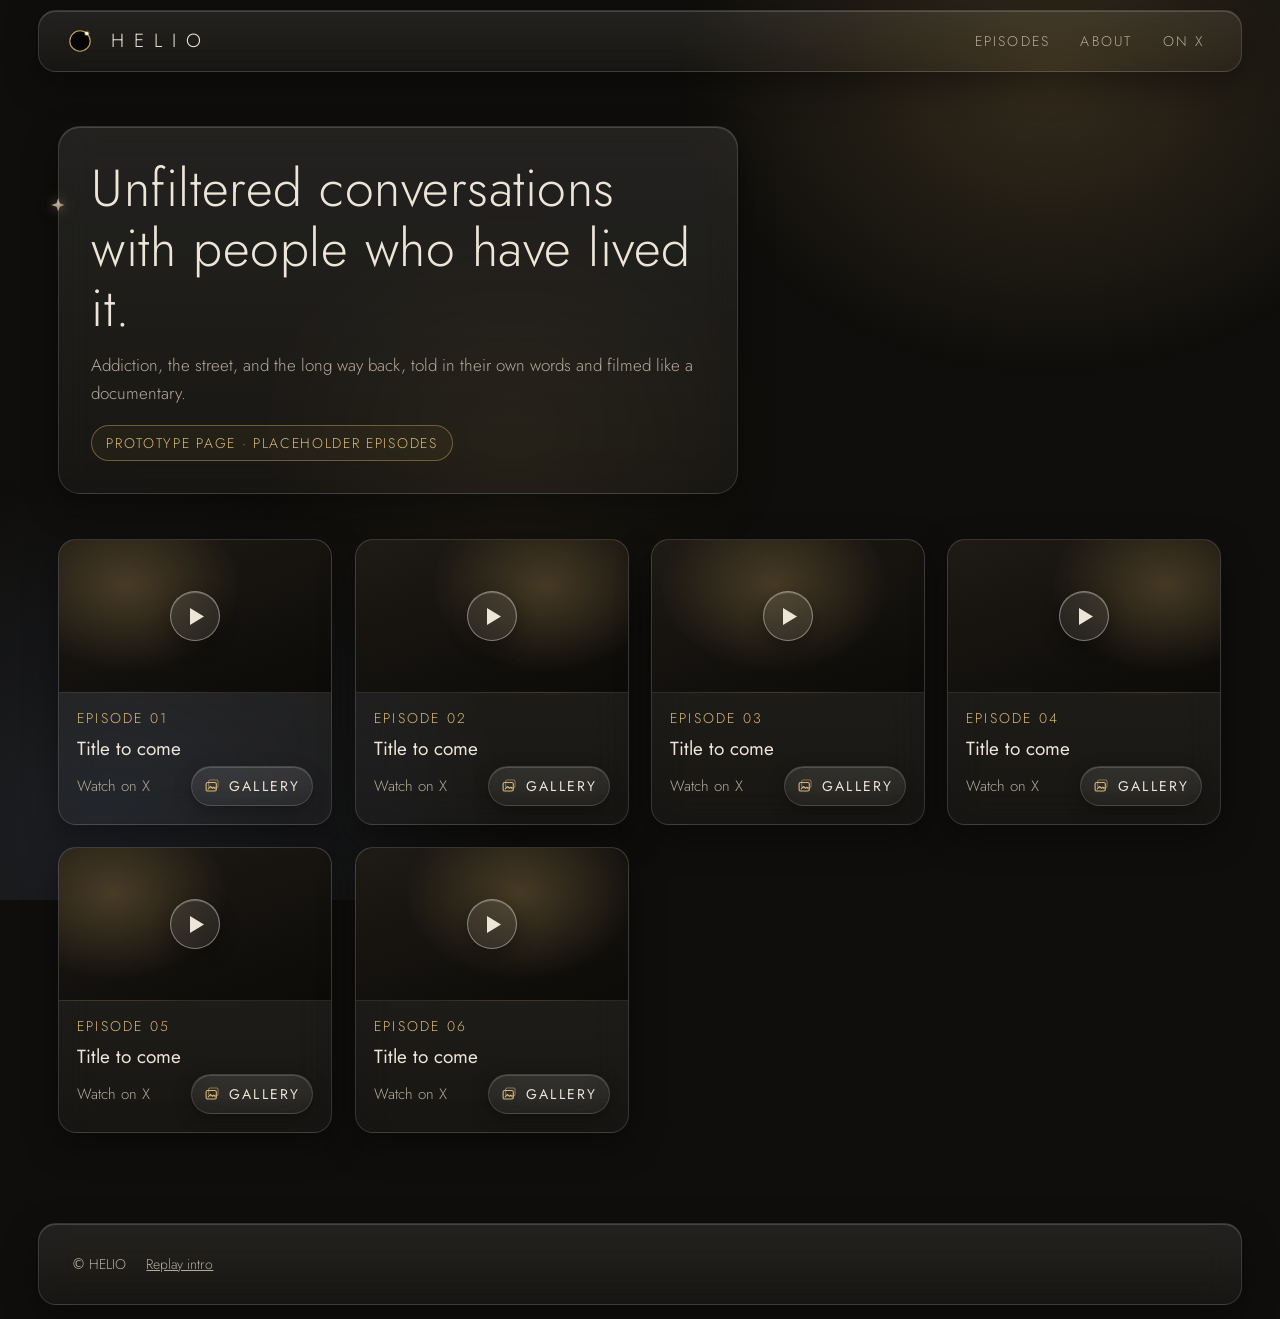
==== commit ac6ebd1c: "Round 12: 4.5s song fade-in, viewer-reactive light (mouse/tilt), episode title cards, hover trailers" ====
--- a/episodes.html
+++ b/episodes.html
@@ -17,7 +17,7 @@
 <link rel="icon" href="./assets/favicon.svg" type="image/svg+xml">
 <link rel="apple-touch-icon" href="./assets/apple-touch-icon.png">
 <script>try{if(sessionStorage.getItem('helio:from-intro')){document.documentElement.classList.add('arrive');sessionStorage.removeItem('helio:from-intro')}}catch(e){}</script>
-<style>@font-face{font-family:Jost;src:url(assets/fonts/jost-300-500.woff2)format("woff2");font-weight:300 500;font-display:swap}:root{--bg:#0f0e0c;--gold:#c9a35e;--ivory:#ece5d8;--muted:#b3ab9c;--pearl:#fbf1dc;--glass:linear-gradient(180deg, #ffffff16, #ffffff09);--glass-edge:#ffffff21;--glass-hi:inset 0 1px 0 #ffffff29;--glass-shadow:0 12px 34px #00000061;--blur:blur(18px) saturate(140%)}*{box-sizing:border-box;margin:0;padding:0}body{background:var(--bg);color:var(--ivory);-webkit-font-smoothing:antialiased;min-height:100vh;font:300 16px/1.6 Jost,ui-sans-serif,system-ui,sans-serif}body:before{content:"";z-index:-1;pointer-events:none;background:radial-gradient(42vmax 34vmax at 82% 8%,#c9a35e33,#c9a35e00 70%),radial-gradient(48vmax 40vmax at 8% 92%,#6c7ca029,#6c7ca000 70%),radial-gradient(30vmax 26vmax at 40% 48%,#c9a35e12,#c9a35e00 70%);position:fixed;inset:0}a{color:inherit}.glass,header,.lede,.card,footer{background:var(--glass);border:1px solid var(--glass-edge);box-shadow:var(--glass-hi), var(--glass-shadow);-webkit-backdrop-filter:var(--blur);backdrop-filter:var(--blur)}header{top:max(10px, env(safe-area-inset-top));z-index:5;margin:max(10px, env(safe-area-inset-top)) clamp(10px, 3vw, 40px) 0;border-radius:18px;align-items:center;gap:14px;padding:8px clamp(12px,2.4vw,24px);display:flex;position:sticky}.logo{align-items:center;gap:14px;min-height:44px;text-decoration:none;display:flex}.ring{width:34px;height:34px;overflow:visible}.word{letter-spacing:.52em;font-size:19px;font-weight:300}header nav{letter-spacing:.16em;text-transform:uppercase;color:var(--muted);gap:6px;margin-left:auto;font-size:14px;display:flex}header nav a{border-radius:12px;align-items:center;min-height:44px;padding:0 12px;text-decoration:none;display:inline-flex}header nav a:hover,header nav a:focus-visible{color:var(--ivory);background:#ffffff0f;outline:none}header nav a:focus-visible{border-radius:999px;box-shadow:0 0 0 3px #c9a35e8c}main{max-width:1240px;margin:0 auto;padding:4vh clamp(14px,3vw,40px) 10vh}.lede{border-radius:22px;max-width:680px;margin:2vh 0 5vh;padding:clamp(20px,3vw,32px)}.lede h1{letter-spacing:.01em;font-size:clamp(30px,4.4vw,52px);font-weight:300;line-height:1.15}.lede p{color:var(--muted);margin-top:14px;font-size:17px}.note{letter-spacing:.12em;text-transform:uppercase;color:#d9b877;background:#c9a35e0f;border:1px solid #c9a35e73;border-radius:99px;margin-top:18px;padding:6px 14px;font-size:14px;display:inline-block}.grid{grid-template-columns:repeat(auto-fill,minmax(260px,1fr));gap:22px;display:grid}.card{--parx:0px;--pary:0px;transform:translate3d(var(--parx), var(--pary), 0);will-change:transform;border-radius:18px;transition:transform .3s,border-color .3s,box-shadow .3s;display:block;position:relative;overflow:hidden}@media (hover:hover){.card:hover{transform:translate3d(var(--parx), calc(var(--pary) - 3px), 0);box-shadow:var(--glass-hi), var(--glass-shadow), 0 0 0 1px #c9a35e2e;border-color:#c9a35e73}}.ep-accent{z-index:1;pointer-events:none;opacity:.72;filter:drop-shadow(0 0 6px #fbf1dc8c)drop-shadow(0 0 14px #c9a35e59);width:14px;height:14px;animation:48s linear infinite ep-star-drift;position:fixed;top:clamp(118px,22vh,200px);left:clamp(18px,4vw,52px)}.ep-accent:before{content:"";clip-path:polygon(50% 0%,62% 38%,100% 50%,62% 62%,50% 100%,38% 62%,0% 50%,38% 38%);background:radial-gradient(circle at 35% 35%,#fbf1dc 0%,#e8d4a8 35%,#c9a35e 58%,#c9a35e00 72%);width:100%;height:100%;display:block}@keyframes ep-star-drift{0%{transform:translate(0,0)rotate(0)}25%{transform:translate(12vw,6vh)rotate(90deg)}50%{transform:translate(4vw,14vh)rotate(180deg)}75%{transform:translate(18vw,4vh)rotate(270deg)}to{transform:translate(0,0)rotate(360deg)}}@media (max-width:560px){.ep-accent{width:11px;height:11px;left:max(14px, env(safe-area-inset-left));top:clamp(132px,26vh,220px)}}@media (prefers-reduced-motion:reduce){.ep-accent{display:none}.card{will-change:auto;transform:none!important}.card-edge{display:none}}.card-edge{z-index:1;pointer-events:none;position:absolute;inset:0;overflow:visible}.card-edge-star{opacity:0;clip-path:polygon(50% 0%,62% 38%,100% 50%,62% 62%,50% 100%,38% 62%,0% 50%,38% 38%);filter:drop-shadow(0 0 5px #fbf1dca6)drop-shadow(0 0 10px #c9a35e73);will-change:offset-distance, opacity;width:7px;height:7px;margin:-3.5px 0 0 -3.5px;position:absolute;top:0;left:0}.card-edge-star:nth-child(2){filter:blur(1.2px)drop-shadow(0 0 6px #c9a35e59);width:6px;height:6px;margin:-3px 0 0 -3px}.card-edge-star:nth-child(3){filter:blur(2px)drop-shadow(0 0 8px #c9a35e33);width:5px;height:5px;margin:-2.5px 0 0 -2.5px}.watch{z-index:2;outline:none;text-decoration:none;display:block;position:relative}.gbtn{z-index:3}.card:has(.watch:focus-visible){transform:translate3d(var(--parx), calc(var(--pary) - 3px), 0);box-shadow:var(--glass-hi), var(--glass-shadow), 0 0 0 1px #c9a35e2e;border-color:#c9a35e73;outline:none}.thumb{aspect-ratio:16/9;background:radial-gradient(60% 80% at var(--x,30%) 30%, #c9a35e3d, #c9a35e00 70%), linear-gradient(160deg, #1f1b15d9, #0c0b09d9);border-bottom:1px solid #ffffff14;position:relative}.thumb:after{content:"";-webkit-backdrop-filter:blur(8px);backdrop-filter:blur(8px);background:url("data:image/svg+xml,%3Csvg xmlns='http://www.w3.org/2000/svg' viewBox='0 0 10 12'%3E%3Cpath d='M0 0l10 6-10 6z' fill='%23ECE5D8'/%3E%3C/svg%3E") 55%/14px no-repeat,#ffffff14;border:1px solid #fff6;border-radius:50%;width:48px;height:48px;position:absolute;top:50%;left:50%;transform:translate(-50%,-50%);box-shadow:inset 0 1px #ffffff40,0 6px 18px #00000059}.meta{padding:14px 18px 18px}.ep{letter-spacing:.16em;text-transform:uppercase;color:#d9b877;font-size:14px}.title{margin-top:4px;font-size:19px;font-weight:400}.sub{color:var(--muted);margin-top:2px;font-size:15px}.menu-btn{cursor:pointer;width:44px;height:44px;color:var(--ivory);border:1px solid var(--glass-edge);box-shadow:var(--glass-hi);background:#ffffff0d;border-radius:50%;flex:none;place-items:center;padding:0;display:none}.menu-btn svg{width:20px;height:20px}.menu-btn:focus-visible{box-shadow:var(--glass-hi), 0 0 0 3px #c9a35e4d;border-color:#c9a35ebf;outline:none}.menu-btn:active{border-color:#c9a35e80;transform:scale(.95)}.menu{inset:auto;top:calc(max(10px, env(safe-area-inset-top)) + 66px);right:max(10px, env(safe-area-inset-right));min-width:190px;color:var(--ivory);background:var(--glass);border:1px solid var(--glass-edge);box-shadow:var(--glass-hi), var(--glass-shadow);-webkit-backdrop-filter:var(--blur);backdrop-filter:var(--blur);opacity:0;transform-origin:100% 0;transition:opacity .18s ease, transform .22s cubic-bezier(.2,.7,.2,1), display .22s allow-discrete, overlay .22s allow-discrete;background-color:#14121080;border-radius:18px;margin:0;padding:8px;position:fixed;left:auto;transform:translateY(-6px)scale(.98)}.menu:popover-open{opacity:1;transform:none}@starting-style{.menu:popover-open{opacity:0;transform:translateY(-6px)scale(.98)}}.menu::backdrop{background:0 0}.menu a{letter-spacing:.16em;text-transform:uppercase;border-radius:12px;align-items:center;min-height:48px;padding:0 16px;font:400 15px/1 Jost,ui-sans-serif,system-ui,sans-serif;text-decoration:none;display:flex}.menu a:active,.menu a:focus-visible{color:#fff;background:#c9a35e1f;outline:none}footer{margin:0 clamp(10px, 3vw, 40px) max(14px, env(safe-area-inset-bottom));color:var(--muted);border-radius:18px;flex-wrap:wrap;align-items:center;gap:20px;padding:18px clamp(16px,3vw,32px);font-size:14px;display:flex}footer a{align-items:center;min-height:44px;display:inline-flex}.meta .sub{align-items:center;min-height:40px;margin-right:130px;display:flex}.gbtn{border:1px solid var(--glass-edge);background:var(--glass);min-height:40px;box-shadow:var(--glass-hi), 0 6px 18px #0000004d;-webkit-backdrop-filter:var(--blur);backdrop-filter:var(--blur);color:var(--ivory);letter-spacing:.16em;text-transform:uppercase;cursor:pointer;border-radius:999px;align-items:center;gap:8px;padding:0 14px 0 12px;font:400 14px/1 Jost,ui-sans-serif,system-ui,sans-serif;transition:border-color .25s,background-color .25s,transform .12s;display:inline-flex;position:absolute;bottom:18px;right:18px}.gbtn span{margin-right:-.16em}.gbtn svg{color:#d9b877;flex:none;width:17px;height:17px}@media (hover:hover){.gbtn:hover{background-color:#c9a35e1a;border-color:#c9a35e80}}.gbtn:focus-visible{box-shadow:var(--glass-hi), 0 0 0 3px #c9a35e4d;border-color:#c9a35ebf;outline:none}.gbtn:active{border-color:#c9a35e80;transition-duration:80ms;transform:scale(.96)}html.gal-open{overflow:hidden}.gal{width:100%;max-width:none;height:100%;max-height:none;color:var(--ivory);opacity:0;background:radial-gradient(60vmax 40vmax at 80% 0,#c9a35e1a,#c9a35e00 70%),radial-gradient(60vmax 44vmax at 0 100%,#6c7ca017,#6c7ca000 70%),#090807;border:0;margin:0;padding:0;font:300 16px/1.5 Jost,ui-sans-serif,system-ui,sans-serif;transition:opacity .24s;position:fixed;inset:0;overflow:hidden}.gal::backdrop{background:0 0}.gal.in{opacity:1}.gal-track{scroll-snap-type:x mandatory;overscroll-behavior:contain;scrollbar-width:none;transition:transform .32s cubic-bezier(.2,.7,.2,1);display:flex;position:absolute;inset:0;overflow:auto hidden;transform:scale(.985)}.gal.in .gal-track{transform:none}.gal-track::-webkit-scrollbar{display:none}.gal.zoomed .gal-track{overflow-x:hidden}@media (hover:hover) and (pointer:fine){.gal-track{cursor:grab}}.gal.dragging .gal-track{scroll-snap-type:none;cursor:grabbing;-webkit-user-select:none;user-select:none}.gal-slide{scroll-snap-align:center;scroll-snap-stop:always;padding:calc(max(14px, env(safe-area-inset-top)) + 78px) max(96px, env(safe-area-inset-right)) max(18px, env(safe-area-inset-bottom)) max(96px, env(safe-area-inset-left));flex-direction:column;flex:0 0 100%;margin:0;display:flex}.gal-stage{touch-action:pan-x;flex:1;place-items:center;min-height:0;display:grid;container-type:size}.gal.zoomed .gal-stage{touch-action:none;cursor:grab}.gal-frame{--ar:3 / 2;width:min(100cqw, 100cqh * var(--ar));aspect-ratio:var(--ar);background:#ffffff0a;border-radius:8px;position:relative;overflow:hidden;box-shadow:0 0 0 1px #ffffff12,0 24px 70px #0000008c}.gal-frame img{object-fit:contain;transform-origin:0 0;opacity:0;-webkit-user-select:none;user-select:none;-webkit-user-drag:none;-webkit-touch-callout:none;width:100%;height:100%;transition:opacity .3s;display:block}.gal-frame.loaded img{opacity:1}.gal-frame .hl{width:56px;height:56px;margin:-28px 0 0 -28px;position:absolute;top:50%;left:50%}.gal-frame.loaded .hl,.gal-frame.failed .hl{display:none}.gal-slide figcaption{text-align:center;min-height:28px;color:var(--muted);flex:none;padding-top:14px;font-size:15px}.gal-kind{color:#d9b877;letter-spacing:.16em;text-transform:uppercase;margin-right:12px;font-size:14px}.gal-status{color:var(--muted);text-align:center;margin:auto;padding:0 24px;font-size:16px}.gal-status .hl{width:56px;height:56px;margin:0 auto 14px}.gal-bar{z-index:2;top:max(14px, env(safe-area-inset-top));left:max(14px, env(safe-area-inset-left));right:max(14px, env(safe-area-inset-right));background:var(--glass);border:1px solid var(--glass-edge);box-shadow:var(--glass-hi), var(--glass-shadow);-webkit-backdrop-filter:var(--blur);backdrop-filter:var(--blur);border-radius:18px;align-items:center;gap:14px;padding:6px 6px 6px 20px;display:flex;position:absolute}.gal-title{white-space:nowrap;text-overflow:ellipsis;flex:1;min-width:0;font-size:17px;font-weight:300;overflow:hidden}.gal-ep{color:#d9b877;letter-spacing:.16em;text-transform:uppercase;margin-right:12px;font-size:14px}.gal-count{color:var(--muted);letter-spacing:.08em;font-variant-numeric:tabular-nums;font-size:14px}.gal-btn{cursor:pointer;width:44px;height:44px;color:var(--ivory);border:1px solid var(--glass-edge);box-shadow:var(--glass-hi);background:#ffffff0f;border-radius:50%;place-items:center;padding:0;transition:border-color .2s,background-color .2s,opacity .2s;display:grid}@media (hover:hover){.gal-btn:not(:disabled):hover{background-color:#c9a35e1a;border-color:#c9a35e80}}.gal-btn:focus-visible{box-shadow:var(--glass-hi), 0 0 0 3px #c9a35e4d;border-color:#c9a35ebf;outline:none}.gal-nav{z-index:2;background:var(--glass);width:54px;height:54px;box-shadow:var(--glass-hi), var(--glass-shadow);-webkit-backdrop-filter:var(--blur);backdrop-filter:var(--blur);margin-top:-27px;position:absolute;top:50%}.gal-prev{left:max(22px, env(safe-area-inset-left))}.gal-next{right:max(22px, env(safe-area-inset-right))}.gal-nav:disabled{opacity:.28;cursor:default}@media (hover:none) and (pointer:coarse){.gal-nav{display:none}}@media (max-width:560px),(hover:none) and (pointer:coarse){.gal-slide{padding:calc(max(12px, env(safe-area-inset-top)) + 72px) max(12px, env(safe-area-inset-right)) max(16px, env(safe-area-inset-bottom)) max(12px, env(safe-area-inset-left))}.gal-bar{top:max(10px, env(safe-area-inset-top));left:max(10px, env(safe-area-inset-left));right:max(10px, env(safe-area-inset-right));gap:10px;padding-left:16px}.gal-title{font-size:16px}.gal-name{display:none}}@media (prefers-reduced-motion:reduce){.gal,.gal-track,.gal-frame img{transition:none}}@supports not ((-webkit-backdrop-filter:blur(1px)) or (backdrop-filter:blur(1px))){header,.lede,.card,footer{background:#1a1815f0}.thumb:after{background-color:#00000073}.gbtn,.gal-bar,.gal-nav,.menu{background:#221f1bf5}}.veil{z-index:10;pointer-events:none;opacity:0;background:#050507;position:fixed;inset:0}.arrive .veil{animation:.95s cubic-bezier(.2,.65,.25,1) forwards veil}.arrive .lede{animation:.9s cubic-bezier(.2,.7,.2,1) .55s both rise}.arrive .card{animation:rise .8s cubic-bezier(.2,.7,.2,1) calc(.8s + var(--i,0) * .13s) both}.card:nth-child(2){--i:1}.card:nth-child(3){--i:2}.card:nth-child(4){--i:3}.card:nth-child(5){--i:4}.card:nth-child(6){--i:5}.card:nth-child(n+7){--i:6}@keyframes veil{0%{opacity:1}to{opacity:0}}@keyframes rise{0%{opacity:0;transform:translateY(18px)}to{opacity:1;transform:none}}@media (prefers-reduced-motion:reduce){.arrive .veil{animation-duration:.3s}.arrive .lede,.arrive .card{animation:.4s both veil-in}}@keyframes veil-in{0%{opacity:0}}html,body{overflow-x:clip}a,button{-webkit-tap-highlight-color:transparent}.card:has(.watch:active){transform:translate3d(var(--parx), var(--pary), 0) scale(.985);border-color:#c9a35e73;transition-duration:.12s}@media (max-width:560px){body{font-size:17px}header{margin:max(10px, env(safe-area-inset-top)) max(10px, env(safe-area-inset-right)) 0 max(10px, env(safe-area-inset-left));gap:10px;padding:6px 8px 6px 14px}.word{letter-spacing:.46em;font-size:18px}header nav{gap:0}header nav a:not([href^=http]){display:none}.menu-btn{display:grid}header nav a{border:1px solid var(--glass-edge);min-height:44px;color:var(--ivory);box-shadow:var(--glass-hi);background:#ffffff0d;border-radius:999px;padding:0 16px}main{padding:20px max(14px, env(safe-area-inset-right)) 48px max(14px, env(safe-area-inset-left))}.lede{border-radius:22px;margin:4px 0 26px;padding:24px 22px 22px}.lede h1{text-wrap:balance;font-size:clamp(28px,8.2vw,36px);line-height:1.18}.lede p{font-size:17px;line-height:1.55}.note{letter-spacing:.1em;font-size:14px}.grid{grid-template-columns:minmax(0,1fr);gap:18px}.card{border-radius:20px}.thumb:after{background-size:17px;width:60px;height:60px}.meta{min-height:104px;padding:16px 20px 20px}.meta .sub{min-height:44px;margin-right:138px}.gbtn{min-height:44px;padding:0 16px 0 14px;bottom:20px;right:20px}.title{margin-top:6px;font-size:21px}.sub{margin-top:4px;font-size:16px}footer{margin:0 max(10px, env(safe-area-inset-right)) max(14px, env(safe-area-inset-bottom)) max(10px, env(safe-area-inset-left));justify-content:space-between;padding:10px 20px;font-size:15px}footer a{padding:0 4px}}</style>
+<style>@font-face{font-family:Jost;src:url(assets/fonts/jost-300-500.woff2)format("woff2");font-weight:300 500;font-display:swap}:root{--bg:#0f0e0c;--gold:#c9a35e;--ivory:#ece5d8;--muted:#b3ab9c;--pearl:#fbf1dc;--glass:linear-gradient(180deg, #ffffff16, #ffffff09);--glass-edge:#ffffff21;--glass-hi:inset 0 1px 0 #ffffff29;--glass-shadow:0 12px 34px #00000061;--blur:blur(18px) saturate(140%)}*{box-sizing:border-box;margin:0;padding:0}body{background:var(--bg);color:var(--ivory);-webkit-font-smoothing:antialiased;min-height:100vh;font:300 16px/1.6 Jost,ui-sans-serif,system-ui,sans-serif}body:before{content:"";z-index:-1;pointer-events:none;background:radial-gradient(42vmax 34vmax at 82% 8%,#c9a35e33,#c9a35e00 70%),radial-gradient(48vmax 40vmax at 8% 92%,#6c7ca029,#6c7ca000 70%),radial-gradient(30vmax 26vmax at 40% 48%,#c9a35e12,#c9a35e00 70%);position:fixed;inset:0}a{color:inherit}.glass,header,.lede,.card,footer{background:var(--glass);border:1px solid var(--glass-edge);box-shadow:var(--glass-hi), var(--glass-shadow);-webkit-backdrop-filter:var(--blur);backdrop-filter:var(--blur)}header{top:max(10px, env(safe-area-inset-top));z-index:5;margin:max(10px, env(safe-area-inset-top)) clamp(10px, 3vw, 40px) 0;border-radius:18px;align-items:center;gap:14px;padding:8px clamp(12px,2.4vw,24px);display:flex;position:sticky}.logo{align-items:center;gap:14px;min-height:44px;text-decoration:none;display:flex}.ring{width:34px;height:34px;overflow:visible}.word{letter-spacing:.52em;font-size:19px;font-weight:300}header nav{letter-spacing:.16em;text-transform:uppercase;color:var(--muted);gap:6px;margin-left:auto;font-size:14px;display:flex}header nav a{border-radius:12px;align-items:center;min-height:44px;padding:0 12px;text-decoration:none;display:inline-flex}header nav a:hover,header nav a:focus-visible{color:var(--ivory);background:#ffffff0f;outline:none}header nav a:focus-visible{border-radius:999px;box-shadow:0 0 0 3px #c9a35e8c}main{max-width:1240px;margin:0 auto;padding:4vh clamp(14px,3vw,40px) 10vh}.lede{border-radius:22px;max-width:680px;margin:2vh 0 5vh;padding:clamp(20px,3vw,32px)}.lede h1{letter-spacing:.01em;font-size:clamp(30px,4.4vw,52px);font-weight:300;line-height:1.15}.lede p{color:var(--muted);margin-top:14px;font-size:17px}.note{letter-spacing:.12em;text-transform:uppercase;color:#d9b877;background:#c9a35e0f;border:1px solid #c9a35e73;border-radius:99px;margin-top:18px;padding:6px 14px;font-size:14px;display:inline-block}.grid{grid-template-columns:repeat(auto-fill,minmax(260px,1fr));gap:22px;display:grid}.card{--parx:0px;--pary:0px;transform:translate3d(var(--parx), var(--pary), 0);will-change:transform;border-radius:18px;transition:transform .3s,border-color .3s,box-shadow .3s;display:block;position:relative;overflow:hidden}@media (hover:hover){.card:hover{transform:translate3d(var(--parx), calc(var(--pary) - 3px), 0);box-shadow:var(--glass-hi), var(--glass-shadow), 0 0 0 1px #c9a35e2e;border-color:#c9a35e73}}.ep-accent{z-index:1;pointer-events:none;opacity:.72;filter:drop-shadow(0 0 6px #fbf1dc8c)drop-shadow(0 0 14px #c9a35e59);width:14px;height:14px;animation:48s linear infinite ep-star-drift;position:fixed;top:clamp(118px,22vh,200px);left:clamp(18px,4vw,52px)}.ep-accent:before{content:"";clip-path:polygon(50% 0%,62% 38%,100% 50%,62% 62%,50% 100%,38% 62%,0% 50%,38% 38%);background:radial-gradient(circle at 35% 35%,#fbf1dc 0%,#e8d4a8 35%,#c9a35e 58%,#c9a35e00 72%);width:100%;height:100%;display:block}@keyframes ep-star-drift{0%{transform:translate(0,0)rotate(0)}25%{transform:translate(12vw,6vh)rotate(90deg)}50%{transform:translate(4vw,14vh)rotate(180deg)}75%{transform:translate(18vw,4vh)rotate(270deg)}to{transform:translate(0,0)rotate(360deg)}}@media (max-width:560px){.ep-accent{width:11px;height:11px;left:max(14px, env(safe-area-inset-left));top:clamp(132px,26vh,220px)}}@media (prefers-reduced-motion:reduce){.ep-accent{display:none}.card{will-change:auto;transform:none!important}.card-edge{display:none}}.card-edge{z-index:1;pointer-events:none;position:absolute;inset:0;overflow:visible}.card-edge-star{opacity:0;clip-path:polygon(50% 0%,62% 38%,100% 50%,62% 62%,50% 100%,38% 62%,0% 50%,38% 38%);filter:drop-shadow(0 0 5px #fbf1dca6)drop-shadow(0 0 10px #c9a35e73);will-change:offset-distance, opacity;width:7px;height:7px;margin:-3.5px 0 0 -3.5px;position:absolute;top:0;left:0}.card-edge-star:nth-child(2){filter:blur(1.2px)drop-shadow(0 0 6px #c9a35e59);width:6px;height:6px;margin:-3px 0 0 -3px}.card-edge-star:nth-child(3){filter:blur(2px)drop-shadow(0 0 8px #c9a35e33);width:5px;height:5px;margin:-2.5px 0 0 -2.5px}.watch{z-index:2;outline:none;text-decoration:none;display:block;position:relative}.gbtn{z-index:3}.card:has(.watch:focus-visible){transform:translate3d(var(--parx), calc(var(--pary) - 3px), 0);box-shadow:var(--glass-hi), var(--glass-shadow), 0 0 0 1px #c9a35e2e;border-color:#c9a35e73;outline:none}.thumb{aspect-ratio:16/9;background:radial-gradient(60% 80% at var(--x,30%) 30%, #c9a35e3d, #c9a35e00 70%), linear-gradient(160deg, #1f1b15d9, #0c0b09d9);border-bottom:1px solid #ffffff14;position:relative}.thumb:after{content:"";-webkit-backdrop-filter:blur(8px);backdrop-filter:blur(8px);background:url("data:image/svg+xml,%3Csvg xmlns='http://www.w3.org/2000/svg' viewBox='0 0 10 12'%3E%3Cpath d='M0 0l10 6-10 6z' fill='%23ECE5D8'/%3E%3C/svg%3E") 55%/14px no-repeat,#ffffff14;border:1px solid #fff6;border-radius:50%;width:48px;height:48px;position:absolute;top:50%;left:50%;transform:translate(-50%,-50%);box-shadow:inset 0 1px #ffffff40,0 6px 18px #00000059}.meta{padding:14px 18px 18px}.ep{letter-spacing:.16em;text-transform:uppercase;color:#d9b877;font-size:14px}.title{margin-top:4px;font-size:19px;font-weight:400}.sub{color:var(--muted);margin-top:2px;font-size:15px}.menu-btn{cursor:pointer;width:44px;height:44px;color:var(--ivory);border:1px solid var(--glass-edge);box-shadow:var(--glass-hi);background:#ffffff0d;border-radius:50%;flex:none;place-items:center;padding:0;display:none}.menu-btn svg{width:20px;height:20px}.menu-btn:focus-visible{box-shadow:var(--glass-hi), 0 0 0 3px #c9a35e4d;border-color:#c9a35ebf;outline:none}.menu-btn:active{border-color:#c9a35e80;transform:scale(.95)}.menu{inset:auto;top:calc(max(10px, env(safe-area-inset-top)) + 66px);right:max(10px, env(safe-area-inset-right));min-width:190px;color:var(--ivory);background:var(--glass);border:1px solid var(--glass-edge);box-shadow:var(--glass-hi), var(--glass-shadow);-webkit-backdrop-filter:var(--blur);backdrop-filter:var(--blur);opacity:0;transform-origin:100% 0;transition:opacity .18s ease, transform .22s cubic-bezier(.2,.7,.2,1), display .22s allow-discrete, overlay .22s allow-discrete;background-color:#14121080;border-radius:18px;margin:0;padding:8px;position:fixed;left:auto;transform:translateY(-6px)scale(.98)}.menu:popover-open{opacity:1;transform:none}@starting-style{.menu:popover-open{opacity:0;transform:translateY(-6px)scale(.98)}}.menu::backdrop{background:0 0}.menu a{letter-spacing:.16em;text-transform:uppercase;border-radius:12px;align-items:center;min-height:48px;padding:0 16px;font:400 15px/1 Jost,ui-sans-serif,system-ui,sans-serif;text-decoration:none;display:flex}.menu a:active,.menu a:focus-visible{color:#fff;background:#c9a35e1f;outline:none}footer{margin:0 clamp(10px, 3vw, 40px) max(14px, env(safe-area-inset-bottom));color:var(--muted);border-radius:18px;flex-wrap:wrap;align-items:center;gap:20px;padding:18px clamp(16px,3vw,32px);font-size:14px;display:flex}footer a{align-items:center;min-height:44px;display:inline-flex}.meta .sub{align-items:center;min-height:40px;margin-right:130px;display:flex}.gbtn{border:1px solid var(--glass-edge);background:var(--glass);min-height:40px;box-shadow:var(--glass-hi), 0 6px 18px #0000004d;-webkit-backdrop-filter:var(--blur);backdrop-filter:var(--blur);color:var(--ivory);letter-spacing:.16em;text-transform:uppercase;cursor:pointer;border-radius:999px;align-items:center;gap:8px;padding:0 14px 0 12px;font:400 14px/1 Jost,ui-sans-serif,system-ui,sans-serif;transition:border-color .25s,background-color .25s,transform .12s;display:inline-flex;position:absolute;bottom:18px;right:18px}.gbtn span{margin-right:-.16em}.gbtn svg{color:#d9b877;flex:none;width:17px;height:17px}@media (hover:hover){.gbtn:hover{background-color:#c9a35e1a;border-color:#c9a35e80}}.gbtn:focus-visible{box-shadow:var(--glass-hi), 0 0 0 3px #c9a35e4d;border-color:#c9a35ebf;outline:none}.gbtn:active{border-color:#c9a35e80;transition-duration:80ms;transform:scale(.96)}html.gal-open{overflow:hidden}.gal{width:100%;max-width:none;height:100%;max-height:none;color:var(--ivory);opacity:0;background:radial-gradient(60vmax 40vmax at 80% 0,#c9a35e1a,#c9a35e00 70%),radial-gradient(60vmax 44vmax at 0 100%,#6c7ca017,#6c7ca000 70%),#090807;border:0;margin:0;padding:0;font:300 16px/1.5 Jost,ui-sans-serif,system-ui,sans-serif;transition:opacity .24s;position:fixed;inset:0;overflow:hidden}.gal::backdrop{background:0 0}.gal.in{opacity:1}.gal-track{scroll-snap-type:x mandatory;overscroll-behavior:contain;scrollbar-width:none;transition:transform .32s cubic-bezier(.2,.7,.2,1);display:flex;position:absolute;inset:0;overflow:auto hidden;transform:scale(.985)}.gal.in .gal-track{transform:none}.gal-track::-webkit-scrollbar{display:none}.gal.zoomed .gal-track{overflow-x:hidden}@media (hover:hover) and (pointer:fine){.gal-track{cursor:grab}}.gal.dragging .gal-track{scroll-snap-type:none;cursor:grabbing;-webkit-user-select:none;user-select:none}.gal-slide{scroll-snap-align:center;scroll-snap-stop:always;padding:calc(max(14px, env(safe-area-inset-top)) + 78px) max(96px, env(safe-area-inset-right)) max(18px, env(safe-area-inset-bottom)) max(96px, env(safe-area-inset-left));flex-direction:column;flex:0 0 100%;margin:0;display:flex}.gal-stage{touch-action:pan-x;flex:1;place-items:center;min-height:0;display:grid;container-type:size}.gal.zoomed .gal-stage{touch-action:none;cursor:grab}.gal-frame{--ar:3 / 2;width:min(100cqw, 100cqh * var(--ar));aspect-ratio:var(--ar);background:#ffffff0a;border-radius:8px;position:relative;overflow:hidden;box-shadow:0 0 0 1px #ffffff12,0 24px 70px #0000008c}.gal-frame img{object-fit:contain;transform-origin:0 0;opacity:0;-webkit-user-select:none;user-select:none;-webkit-user-drag:none;-webkit-touch-callout:none;width:100%;height:100%;transition:opacity .3s;display:block}.gal-frame.loaded img{opacity:1}.gal-frame .hl{width:56px;height:56px;margin:-28px 0 0 -28px;position:absolute;top:50%;left:50%}.gal-frame.loaded .hl,.gal-frame.failed .hl{display:none}.gal-slide figcaption{text-align:center;min-height:28px;color:var(--muted);flex:none;padding-top:14px;font-size:15px}.gal-kind{color:#d9b877;letter-spacing:.16em;text-transform:uppercase;margin-right:12px;font-size:14px}.gal-status{color:var(--muted);text-align:center;margin:auto;padding:0 24px;font-size:16px}.gal-status .hl{width:56px;height:56px;margin:0 auto 14px}.gal-bar{z-index:2;top:max(14px, env(safe-area-inset-top));left:max(14px, env(safe-area-inset-left));right:max(14px, env(safe-area-inset-right));background:var(--glass);border:1px solid var(--glass-edge);box-shadow:var(--glass-hi), var(--glass-shadow);-webkit-backdrop-filter:var(--blur);backdrop-filter:var(--blur);border-radius:18px;align-items:center;gap:14px;padding:6px 6px 6px 20px;display:flex;position:absolute}.gal-title{white-space:nowrap;text-overflow:ellipsis;flex:1;min-width:0;font-size:17px;font-weight:300;overflow:hidden}.gal-ep{color:#d9b877;letter-spacing:.16em;text-transform:uppercase;margin-right:12px;font-size:14px}.gal-count{color:var(--muted);letter-spacing:.08em;font-variant-numeric:tabular-nums;font-size:14px}.gal-btn{cursor:pointer;width:44px;height:44px;color:var(--ivory);border:1px solid var(--glass-edge);box-shadow:var(--glass-hi);background:#ffffff0f;border-radius:50%;place-items:center;padding:0;transition:border-color .2s,background-color .2s,opacity .2s;display:grid}@media (hover:hover){.gal-btn:not(:disabled):hover{background-color:#c9a35e1a;border-color:#c9a35e80}}.gal-btn:focus-visible{box-shadow:var(--glass-hi), 0 0 0 3px #c9a35e4d;border-color:#c9a35ebf;outline:none}.gal-nav{z-index:2;background:var(--glass);width:54px;height:54px;box-shadow:var(--glass-hi), var(--glass-shadow);-webkit-backdrop-filter:var(--blur);backdrop-filter:var(--blur);margin-top:-27px;position:absolute;top:50%}.gal-prev{left:max(22px, env(safe-area-inset-left))}.gal-next{right:max(22px, env(safe-area-inset-right))}.gal-nav:disabled{opacity:.28;cursor:default}@media (hover:none) and (pointer:coarse){.gal-nav{display:none}}@media (max-width:560px),(hover:none) and (pointer:coarse){.gal-slide{padding:calc(max(12px, env(safe-area-inset-top)) + 72px) max(12px, env(safe-area-inset-right)) max(16px, env(safe-area-inset-bottom)) max(12px, env(safe-area-inset-left))}.gal-bar{top:max(10px, env(safe-area-inset-top));left:max(10px, env(safe-area-inset-left));right:max(10px, env(safe-area-inset-right));gap:10px;padding-left:16px}.gal-title{font-size:16px}.gal-name{display:none}}@media (prefers-reduced-motion:reduce){.gal,.gal-track,.gal-frame img{transition:none}}@supports not ((-webkit-backdrop-filter:blur(1px)) or (backdrop-filter:blur(1px))){header,.lede,.card,footer{background:#1a1815f0}.thumb:after{background-color:#00000073}.gbtn,.gal-bar,.gal-nav,.menu{background:#221f1bf5}}.veil{z-index:10;pointer-events:none;opacity:0;background:#050507;position:fixed;inset:0}.arrive .veil{animation:.95s cubic-bezier(.2,.65,.25,1) forwards veil}.arrive .lede{animation:.9s cubic-bezier(.2,.7,.2,1) .55s both rise}.arrive .card{animation:rise .8s cubic-bezier(.2,.7,.2,1) calc(.8s + var(--i,0) * .13s) both}.card:nth-child(2){--i:1}.card:nth-child(3){--i:2}.card:nth-child(4){--i:3}.card:nth-child(5){--i:4}.card:nth-child(6){--i:5}.card:nth-child(n+7){--i:6}@keyframes veil{0%{opacity:1}to{opacity:0}}@keyframes rise{0%{opacity:0;transform:translateY(18px)}to{opacity:1;transform:none}}@media (prefers-reduced-motion:reduce){.arrive .veil{animation-duration:.3s}.arrive .lede,.arrive .card{animation:.4s both veil-in}}@keyframes veil-in{0%{opacity:0}}html,body{overflow-x:clip}a,button{-webkit-tap-highlight-color:transparent}.card:has(.watch:active){transform:translate3d(var(--parx), var(--pary), 0) scale(.985);border-color:#c9a35e73;transition-duration:.12s}@media (max-width:560px){body{font-size:17px}header{margin:max(10px, env(safe-area-inset-top)) max(10px, env(safe-area-inset-right)) 0 max(10px, env(safe-area-inset-left));gap:10px;padding:6px 8px 6px 14px}.word{letter-spacing:.46em;font-size:18px}header nav{gap:0}header nav a:not([href^=http]){display:none}.menu-btn{display:grid}header nav a{border:1px solid var(--glass-edge);min-height:44px;color:var(--ivory);box-shadow:var(--glass-hi);background:#ffffff0d;border-radius:999px;padding:0 16px}main{padding:20px max(14px, env(safe-area-inset-right)) 48px max(14px, env(safe-area-inset-left))}.lede{border-radius:22px;margin:4px 0 26px;padding:24px 22px 22px}.lede h1{text-wrap:balance;font-size:clamp(28px,8.2vw,36px);line-height:1.18}.lede p{font-size:17px;line-height:1.55}.note{letter-spacing:.1em;font-size:14px}.grid{grid-template-columns:minmax(0,1fr);gap:18px}.card{border-radius:20px}.thumb:after{background-size:17px;width:60px;height:60px}.meta{min-height:104px;padding:16px 20px 20px}.meta .sub{min-height:44px;margin-right:138px}.gbtn{min-height:44px;padding:0 16px 0 14px;bottom:20px;right:20px}.title{margin-top:6px;font-size:21px}.sub{margin-top:4px;font-size:16px}footer{margin:0 max(10px, env(safe-area-inset-right)) max(14px, env(safe-area-inset-bottom)) max(10px, env(safe-area-inset-left));justify-content:space-between;padding:10px 20px;font-size:15px}footer a{padding:0 4px}}.thumb{overflow:hidden;isolation:isolate}.thumb:before{content:"";z-index:-1;background:inherit;transition:transform 7s cubic-bezier(.2,.6,.2,1);position:absolute;inset:0}.thumb>img{transition:transform 7s cubic-bezier(.2,.6,.2,1)}@media (hover:hover){.card:not(.has-trailer):hover .thumb:before,.card:not(.has-trailer):hover .thumb>img{transform:scale(1.07)}}.thumb:after{transition:opacity .4s}.trailer{object-fit:cover;opacity:0;pointer-events:none;width:100%;height:100%;transition:opacity .6s;position:absolute;inset:0}.card.playing .trailer{opacity:1}.card.playing .thumb:after{opacity:0}.tcard{z-index:40;text-align:center;opacity:0;pointer-events:none;background:radial-gradient(60vmax 40vmax at 50% 42%,#c9a35e14,#c9a35e00 70%),#050507;place-content:center;justify-items:center;gap:16px;padding:0 8vw;transition:opacity .45s cubic-bezier(.2,.65,.25,1);display:grid;position:fixed;inset:0}.tcard.in{opacity:1;pointer-events:auto}.tcard .ep,.tcard-title{opacity:0;transform:translateY(8px)}.tcard .ep{transition:opacity 1s .25s,transform 1.4s cubic-bezier(.2,.7,.2,1) .25s}.tcard-title{letter-spacing:.06em;filter:blur(6px);font-size:clamp(30px,5vw,60px);font-weight:300;line-height:1.15;transition:opacity 1.2s .4s,filter 1.4s .4s,transform 1.6s cubic-bezier(.2,.7,.2,1) .4s}.tcard-line{background:linear-gradient(90deg,#c9a35e00,#c9a35e,#c9a35e00);width:0;height:1px;transition:width 1.6s cubic-bezier(.2,.7,.2,1) .5s}.tcard.in .ep,.tcard.in .tcard-title{opacity:1;filter:none;transform:none}.tcard.in .tcard-line{width:min(220px,40vw)}@media (prefers-reduced-motion:reduce){.tcard,.tcard *{transition-duration:.2s!important;transition-delay:0s!important;filter:none!important;transform:none!important}.thumb:before,.thumb>img{transition:none}}</style>
   <script type="module" crossorigin src="./assets/episodes-yhsBpuLs.js"></script>
   <link rel="modulepreload" crossorigin href="./assets/preload-helper-BmaJr4lw.js">
   <link rel="modulepreload" crossorigin href="./assets/rolldown-runtime-DK3Fl9T5.js">
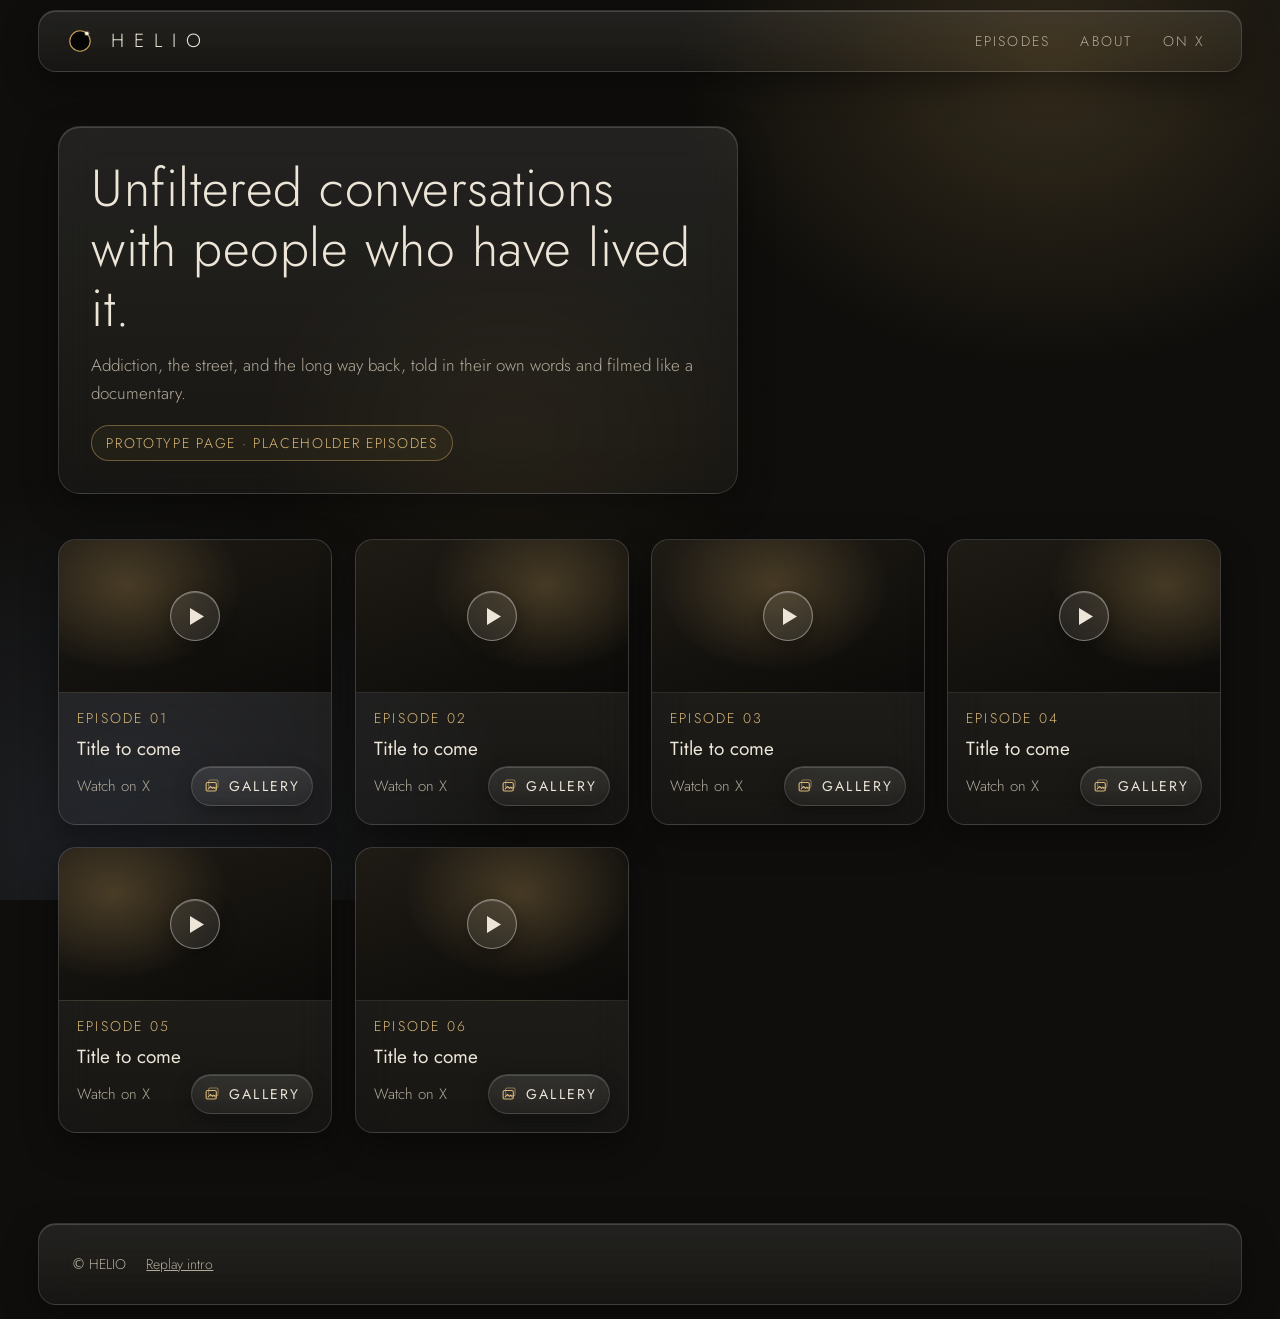
==== commit b5bd1192: "Match episode cards to intro ENTER edge glow; drop star accents. Reuse the intro conic-gradient bord" ====
--- a/episodes.html
+++ b/episodes.html
@@ -17,7 +17,7 @@
 <link rel="icon" href="./assets/favicon.svg" type="image/svg+xml">
 <link rel="apple-touch-icon" href="./assets/apple-touch-icon.png">
 <script>try{if(sessionStorage.getItem('helio:from-intro')){document.documentElement.classList.add('arrive');sessionStorage.removeItem('helio:from-intro')}}catch(e){}</script>
-<style>@font-face{font-family:Jost;src:url(assets/fonts/jost-300-500.woff2)format("woff2");font-weight:300 500;font-display:swap}:root{--bg:#0f0e0c;--gold:#c9a35e;--ivory:#ece5d8;--muted:#b3ab9c;--pearl:#fbf1dc;--glass:linear-gradient(180deg, #ffffff16, #ffffff09);--glass-edge:#ffffff21;--glass-hi:inset 0 1px 0 #ffffff29;--glass-shadow:0 12px 34px #00000061;--blur:blur(18px) saturate(140%)}*{box-sizing:border-box;margin:0;padding:0}body{background:var(--bg);color:var(--ivory);-webkit-font-smoothing:antialiased;min-height:100vh;font:300 16px/1.6 Jost,ui-sans-serif,system-ui,sans-serif}body:before{content:"";z-index:-1;pointer-events:none;background:radial-gradient(42vmax 34vmax at 82% 8%,#c9a35e33,#c9a35e00 70%),radial-gradient(48vmax 40vmax at 8% 92%,#6c7ca029,#6c7ca000 70%),radial-gradient(30vmax 26vmax at 40% 48%,#c9a35e12,#c9a35e00 70%);position:fixed;inset:0}a{color:inherit}.glass,header,.lede,.card,footer{background:var(--glass);border:1px solid var(--glass-edge);box-shadow:var(--glass-hi), var(--glass-shadow);-webkit-backdrop-filter:var(--blur);backdrop-filter:var(--blur)}header{top:max(10px, env(safe-area-inset-top));z-index:5;margin:max(10px, env(safe-area-inset-top)) clamp(10px, 3vw, 40px) 0;border-radius:18px;align-items:center;gap:14px;padding:8px clamp(12px,2.4vw,24px);display:flex;position:sticky}.logo{align-items:center;gap:14px;min-height:44px;text-decoration:none;display:flex}.ring{width:34px;height:34px;overflow:visible}.word{letter-spacing:.52em;font-size:19px;font-weight:300}header nav{letter-spacing:.16em;text-transform:uppercase;color:var(--muted);gap:6px;margin-left:auto;font-size:14px;display:flex}header nav a{border-radius:12px;align-items:center;min-height:44px;padding:0 12px;text-decoration:none;display:inline-flex}header nav a:hover,header nav a:focus-visible{color:var(--ivory);background:#ffffff0f;outline:none}header nav a:focus-visible{border-radius:999px;box-shadow:0 0 0 3px #c9a35e8c}main{max-width:1240px;margin:0 auto;padding:4vh clamp(14px,3vw,40px) 10vh}.lede{border-radius:22px;max-width:680px;margin:2vh 0 5vh;padding:clamp(20px,3vw,32px)}.lede h1{letter-spacing:.01em;font-size:clamp(30px,4.4vw,52px);font-weight:300;line-height:1.15}.lede p{color:var(--muted);margin-top:14px;font-size:17px}.note{letter-spacing:.12em;text-transform:uppercase;color:#d9b877;background:#c9a35e0f;border:1px solid #c9a35e73;border-radius:99px;margin-top:18px;padding:6px 14px;font-size:14px;display:inline-block}.grid{grid-template-columns:repeat(auto-fill,minmax(260px,1fr));gap:22px;display:grid}.card{--parx:0px;--pary:0px;transform:translate3d(var(--parx), var(--pary), 0);will-change:transform;border-radius:18px;transition:transform .3s,border-color .3s,box-shadow .3s;display:block;position:relative;overflow:hidden}@media (hover:hover){.card:hover{transform:translate3d(var(--parx), calc(var(--pary) - 3px), 0);box-shadow:var(--glass-hi), var(--glass-shadow), 0 0 0 1px #c9a35e2e;border-color:#c9a35e73}}.ep-accent{z-index:1;pointer-events:none;opacity:.72;filter:drop-shadow(0 0 6px #fbf1dc8c)drop-shadow(0 0 14px #c9a35e59);width:14px;height:14px;animation:48s linear infinite ep-star-drift;position:fixed;top:clamp(118px,22vh,200px);left:clamp(18px,4vw,52px)}.ep-accent:before{content:"";clip-path:polygon(50% 0%,62% 38%,100% 50%,62% 62%,50% 100%,38% 62%,0% 50%,38% 38%);background:radial-gradient(circle at 35% 35%,#fbf1dc 0%,#e8d4a8 35%,#c9a35e 58%,#c9a35e00 72%);width:100%;height:100%;display:block}@keyframes ep-star-drift{0%{transform:translate(0,0)rotate(0)}25%{transform:translate(12vw,6vh)rotate(90deg)}50%{transform:translate(4vw,14vh)rotate(180deg)}75%{transform:translate(18vw,4vh)rotate(270deg)}to{transform:translate(0,0)rotate(360deg)}}@media (max-width:560px){.ep-accent{width:11px;height:11px;left:max(14px, env(safe-area-inset-left));top:clamp(132px,26vh,220px)}}@media (prefers-reduced-motion:reduce){.ep-accent{display:none}.card{will-change:auto;transform:none!important}.card-edge{display:none}}.card-edge{z-index:1;pointer-events:none;position:absolute;inset:0;overflow:visible}.card-edge-star{opacity:0;clip-path:polygon(50% 0%,62% 38%,100% 50%,62% 62%,50% 100%,38% 62%,0% 50%,38% 38%);filter:drop-shadow(0 0 5px #fbf1dca6)drop-shadow(0 0 10px #c9a35e73);will-change:offset-distance, opacity;width:7px;height:7px;margin:-3.5px 0 0 -3.5px;position:absolute;top:0;left:0}.card-edge-star:nth-child(2){filter:blur(1.2px)drop-shadow(0 0 6px #c9a35e59);width:6px;height:6px;margin:-3px 0 0 -3px}.card-edge-star:nth-child(3){filter:blur(2px)drop-shadow(0 0 8px #c9a35e33);width:5px;height:5px;margin:-2.5px 0 0 -2.5px}.watch{z-index:2;outline:none;text-decoration:none;display:block;position:relative}.gbtn{z-index:3}.card:has(.watch:focus-visible){transform:translate3d(var(--parx), calc(var(--pary) - 3px), 0);box-shadow:var(--glass-hi), var(--glass-shadow), 0 0 0 1px #c9a35e2e;border-color:#c9a35e73;outline:none}.thumb{aspect-ratio:16/9;background:radial-gradient(60% 80% at var(--x,30%) 30%, #c9a35e3d, #c9a35e00 70%), linear-gradient(160deg, #1f1b15d9, #0c0b09d9);border-bottom:1px solid #ffffff14;position:relative}.thumb:after{content:"";-webkit-backdrop-filter:blur(8px);backdrop-filter:blur(8px);background:url("data:image/svg+xml,%3Csvg xmlns='http://www.w3.org/2000/svg' viewBox='0 0 10 12'%3E%3Cpath d='M0 0l10 6-10 6z' fill='%23ECE5D8'/%3E%3C/svg%3E") 55%/14px no-repeat,#ffffff14;border:1px solid #fff6;border-radius:50%;width:48px;height:48px;position:absolute;top:50%;left:50%;transform:translate(-50%,-50%);box-shadow:inset 0 1px #ffffff40,0 6px 18px #00000059}.meta{padding:14px 18px 18px}.ep{letter-spacing:.16em;text-transform:uppercase;color:#d9b877;font-size:14px}.title{margin-top:4px;font-size:19px;font-weight:400}.sub{color:var(--muted);margin-top:2px;font-size:15px}.menu-btn{cursor:pointer;width:44px;height:44px;color:var(--ivory);border:1px solid var(--glass-edge);box-shadow:var(--glass-hi);background:#ffffff0d;border-radius:50%;flex:none;place-items:center;padding:0;display:none}.menu-btn svg{width:20px;height:20px}.menu-btn:focus-visible{box-shadow:var(--glass-hi), 0 0 0 3px #c9a35e4d;border-color:#c9a35ebf;outline:none}.menu-btn:active{border-color:#c9a35e80;transform:scale(.95)}.menu{inset:auto;top:calc(max(10px, env(safe-area-inset-top)) + 66px);right:max(10px, env(safe-area-inset-right));min-width:190px;color:var(--ivory);background:var(--glass);border:1px solid var(--glass-edge);box-shadow:var(--glass-hi), var(--glass-shadow);-webkit-backdrop-filter:var(--blur);backdrop-filter:var(--blur);opacity:0;transform-origin:100% 0;transition:opacity .18s ease, transform .22s cubic-bezier(.2,.7,.2,1), display .22s allow-discrete, overlay .22s allow-discrete;background-color:#14121080;border-radius:18px;margin:0;padding:8px;position:fixed;left:auto;transform:translateY(-6px)scale(.98)}.menu:popover-open{opacity:1;transform:none}@starting-style{.menu:popover-open{opacity:0;transform:translateY(-6px)scale(.98)}}.menu::backdrop{background:0 0}.menu a{letter-spacing:.16em;text-transform:uppercase;border-radius:12px;align-items:center;min-height:48px;padding:0 16px;font:400 15px/1 Jost,ui-sans-serif,system-ui,sans-serif;text-decoration:none;display:flex}.menu a:active,.menu a:focus-visible{color:#fff;background:#c9a35e1f;outline:none}footer{margin:0 clamp(10px, 3vw, 40px) max(14px, env(safe-area-inset-bottom));color:var(--muted);border-radius:18px;flex-wrap:wrap;align-items:center;gap:20px;padding:18px clamp(16px,3vw,32px);font-size:14px;display:flex}footer a{align-items:center;min-height:44px;display:inline-flex}.meta .sub{align-items:center;min-height:40px;margin-right:130px;display:flex}.gbtn{border:1px solid var(--glass-edge);background:var(--glass);min-height:40px;box-shadow:var(--glass-hi), 0 6px 18px #0000004d;-webkit-backdrop-filter:var(--blur);backdrop-filter:var(--blur);color:var(--ivory);letter-spacing:.16em;text-transform:uppercase;cursor:pointer;border-radius:999px;align-items:center;gap:8px;padding:0 14px 0 12px;font:400 14px/1 Jost,ui-sans-serif,system-ui,sans-serif;transition:border-color .25s,background-color .25s,transform .12s;display:inline-flex;position:absolute;bottom:18px;right:18px}.gbtn span{margin-right:-.16em}.gbtn svg{color:#d9b877;flex:none;width:17px;height:17px}@media (hover:hover){.gbtn:hover{background-color:#c9a35e1a;border-color:#c9a35e80}}.gbtn:focus-visible{box-shadow:var(--glass-hi), 0 0 0 3px #c9a35e4d;border-color:#c9a35ebf;outline:none}.gbtn:active{border-color:#c9a35e80;transition-duration:80ms;transform:scale(.96)}html.gal-open{overflow:hidden}.gal{width:100%;max-width:none;height:100%;max-height:none;color:var(--ivory);opacity:0;background:radial-gradient(60vmax 40vmax at 80% 0,#c9a35e1a,#c9a35e00 70%),radial-gradient(60vmax 44vmax at 0 100%,#6c7ca017,#6c7ca000 70%),#090807;border:0;margin:0;padding:0;font:300 16px/1.5 Jost,ui-sans-serif,system-ui,sans-serif;transition:opacity .24s;position:fixed;inset:0;overflow:hidden}.gal::backdrop{background:0 0}.gal.in{opacity:1}.gal-track{scroll-snap-type:x mandatory;overscroll-behavior:contain;scrollbar-width:none;transition:transform .32s cubic-bezier(.2,.7,.2,1);display:flex;position:absolute;inset:0;overflow:auto hidden;transform:scale(.985)}.gal.in .gal-track{transform:none}.gal-track::-webkit-scrollbar{display:none}.gal.zoomed .gal-track{overflow-x:hidden}@media (hover:hover) and (pointer:fine){.gal-track{cursor:grab}}.gal.dragging .gal-track{scroll-snap-type:none;cursor:grabbing;-webkit-user-select:none;user-select:none}.gal-slide{scroll-snap-align:center;scroll-snap-stop:always;padding:calc(max(14px, env(safe-area-inset-top)) + 78px) max(96px, env(safe-area-inset-right)) max(18px, env(safe-area-inset-bottom)) max(96px, env(safe-area-inset-left));flex-direction:column;flex:0 0 100%;margin:0;display:flex}.gal-stage{touch-action:pan-x;flex:1;place-items:center;min-height:0;display:grid;container-type:size}.gal.zoomed .gal-stage{touch-action:none;cursor:grab}.gal-frame{--ar:3 / 2;width:min(100cqw, 100cqh * var(--ar));aspect-ratio:var(--ar);background:#ffffff0a;border-radius:8px;position:relative;overflow:hidden;box-shadow:0 0 0 1px #ffffff12,0 24px 70px #0000008c}.gal-frame img{object-fit:contain;transform-origin:0 0;opacity:0;-webkit-user-select:none;user-select:none;-webkit-user-drag:none;-webkit-touch-callout:none;width:100%;height:100%;transition:opacity .3s;display:block}.gal-frame.loaded img{opacity:1}.gal-frame .hl{width:56px;height:56px;margin:-28px 0 0 -28px;position:absolute;top:50%;left:50%}.gal-frame.loaded .hl,.gal-frame.failed .hl{display:none}.gal-slide figcaption{text-align:center;min-height:28px;color:var(--muted);flex:none;padding-top:14px;font-size:15px}.gal-kind{color:#d9b877;letter-spacing:.16em;text-transform:uppercase;margin-right:12px;font-size:14px}.gal-status{color:var(--muted);text-align:center;margin:auto;padding:0 24px;font-size:16px}.gal-status .hl{width:56px;height:56px;margin:0 auto 14px}.gal-bar{z-index:2;top:max(14px, env(safe-area-inset-top));left:max(14px, env(safe-area-inset-left));right:max(14px, env(safe-area-inset-right));background:var(--glass);border:1px solid var(--glass-edge);box-shadow:var(--glass-hi), var(--glass-shadow);-webkit-backdrop-filter:var(--blur);backdrop-filter:var(--blur);border-radius:18px;align-items:center;gap:14px;padding:6px 6px 6px 20px;display:flex;position:absolute}.gal-title{white-space:nowrap;text-overflow:ellipsis;flex:1;min-width:0;font-size:17px;font-weight:300;overflow:hidden}.gal-ep{color:#d9b877;letter-spacing:.16em;text-transform:uppercase;margin-right:12px;font-size:14px}.gal-count{color:var(--muted);letter-spacing:.08em;font-variant-numeric:tabular-nums;font-size:14px}.gal-btn{cursor:pointer;width:44px;height:44px;color:var(--ivory);border:1px solid var(--glass-edge);box-shadow:var(--glass-hi);background:#ffffff0f;border-radius:50%;place-items:center;padding:0;transition:border-color .2s,background-color .2s,opacity .2s;display:grid}@media (hover:hover){.gal-btn:not(:disabled):hover{background-color:#c9a35e1a;border-color:#c9a35e80}}.gal-btn:focus-visible{box-shadow:var(--glass-hi), 0 0 0 3px #c9a35e4d;border-color:#c9a35ebf;outline:none}.gal-nav{z-index:2;background:var(--glass);width:54px;height:54px;box-shadow:var(--glass-hi), var(--glass-shadow);-webkit-backdrop-filter:var(--blur);backdrop-filter:var(--blur);margin-top:-27px;position:absolute;top:50%}.gal-prev{left:max(22px, env(safe-area-inset-left))}.gal-next{right:max(22px, env(safe-area-inset-right))}.gal-nav:disabled{opacity:.28;cursor:default}@media (hover:none) and (pointer:coarse){.gal-nav{display:none}}@media (max-width:560px),(hover:none) and (pointer:coarse){.gal-slide{padding:calc(max(12px, env(safe-area-inset-top)) + 72px) max(12px, env(safe-area-inset-right)) max(16px, env(safe-area-inset-bottom)) max(12px, env(safe-area-inset-left))}.gal-bar{top:max(10px, env(safe-area-inset-top));left:max(10px, env(safe-area-inset-left));right:max(10px, env(safe-area-inset-right));gap:10px;padding-left:16px}.gal-title{font-size:16px}.gal-name{display:none}}@media (prefers-reduced-motion:reduce){.gal,.gal-track,.gal-frame img{transition:none}}@supports not ((-webkit-backdrop-filter:blur(1px)) or (backdrop-filter:blur(1px))){header,.lede,.card,footer{background:#1a1815f0}.thumb:after{background-color:#00000073}.gbtn,.gal-bar,.gal-nav,.menu{background:#221f1bf5}}.veil{z-index:10;pointer-events:none;opacity:0;background:#050507;position:fixed;inset:0}.arrive .veil{animation:.95s cubic-bezier(.2,.65,.25,1) forwards veil}.arrive .lede{animation:.9s cubic-bezier(.2,.7,.2,1) .55s both rise}.arrive .card{animation:rise .8s cubic-bezier(.2,.7,.2,1) calc(.8s + var(--i,0) * .13s) both}.card:nth-child(2){--i:1}.card:nth-child(3){--i:2}.card:nth-child(4){--i:3}.card:nth-child(5){--i:4}.card:nth-child(6){--i:5}.card:nth-child(n+7){--i:6}@keyframes veil{0%{opacity:1}to{opacity:0}}@keyframes rise{0%{opacity:0;transform:translateY(18px)}to{opacity:1;transform:none}}@media (prefers-reduced-motion:reduce){.arrive .veil{animation-duration:.3s}.arrive .lede,.arrive .card{animation:.4s both veil-in}}@keyframes veil-in{0%{opacity:0}}html,body{overflow-x:clip}a,button{-webkit-tap-highlight-color:transparent}.card:has(.watch:active){transform:translate3d(var(--parx), var(--pary), 0) scale(.985);border-color:#c9a35e73;transition-duration:.12s}@media (max-width:560px){body{font-size:17px}header{margin:max(10px, env(safe-area-inset-top)) max(10px, env(safe-area-inset-right)) 0 max(10px, env(safe-area-inset-left));gap:10px;padding:6px 8px 6px 14px}.word{letter-spacing:.46em;font-size:18px}header nav{gap:0}header nav a:not([href^=http]){display:none}.menu-btn{display:grid}header nav a{border:1px solid var(--glass-edge);min-height:44px;color:var(--ivory);box-shadow:var(--glass-hi);background:#ffffff0d;border-radius:999px;padding:0 16px}main{padding:20px max(14px, env(safe-area-inset-right)) 48px max(14px, env(safe-area-inset-left))}.lede{border-radius:22px;margin:4px 0 26px;padding:24px 22px 22px}.lede h1{text-wrap:balance;font-size:clamp(28px,8.2vw,36px);line-height:1.18}.lede p{font-size:17px;line-height:1.55}.note{letter-spacing:.1em;font-size:14px}.grid{grid-template-columns:minmax(0,1fr);gap:18px}.card{border-radius:20px}.thumb:after{background-size:17px;width:60px;height:60px}.meta{min-height:104px;padding:16px 20px 20px}.meta .sub{min-height:44px;margin-right:138px}.gbtn{min-height:44px;padding:0 16px 0 14px;bottom:20px;right:20px}.title{margin-top:6px;font-size:21px}.sub{margin-top:4px;font-size:16px}footer{margin:0 max(10px, env(safe-area-inset-right)) max(14px, env(safe-area-inset-bottom)) max(10px, env(safe-area-inset-left));justify-content:space-between;padding:10px 20px;font-size:15px}footer a{padding:0 4px}}.thumb{overflow:hidden;isolation:isolate}.thumb:before{content:"";z-index:-1;background:inherit;transition:transform 7s cubic-bezier(.2,.6,.2,1);position:absolute;inset:0}.thumb>img{transition:transform 7s cubic-bezier(.2,.6,.2,1)}@media (hover:hover){.card:not(.has-trailer):hover .thumb:before,.card:not(.has-trailer):hover .thumb>img{transform:scale(1.07)}}.thumb:after{transition:opacity .4s}.trailer{object-fit:cover;opacity:0;pointer-events:none;width:100%;height:100%;transition:opacity .6s;position:absolute;inset:0}.card.playing .trailer{opacity:1}.card.playing .thumb:after{opacity:0}.tcard{z-index:40;text-align:center;opacity:0;pointer-events:none;background:radial-gradient(60vmax 40vmax at 50% 42%,#c9a35e14,#c9a35e00 70%),#050507;place-content:center;justify-items:center;gap:16px;padding:0 8vw;transition:opacity .45s cubic-bezier(.2,.65,.25,1);display:grid;position:fixed;inset:0}.tcard.in{opacity:1;pointer-events:auto}.tcard .ep,.tcard-title{opacity:0;transform:translateY(8px)}.tcard .ep{transition:opacity 1s .25s,transform 1.4s cubic-bezier(.2,.7,.2,1) .25s}.tcard-title{letter-spacing:.06em;filter:blur(6px);font-size:clamp(30px,5vw,60px);font-weight:300;line-height:1.15;transition:opacity 1.2s .4s,filter 1.4s .4s,transform 1.6s cubic-bezier(.2,.7,.2,1) .4s}.tcard-line{background:linear-gradient(90deg,#c9a35e00,#c9a35e,#c9a35e00);width:0;height:1px;transition:width 1.6s cubic-bezier(.2,.7,.2,1) .5s}.tcard.in .ep,.tcard.in .tcard-title{opacity:1;filter:none;transform:none}.tcard.in .tcard-line{width:min(220px,40vw)}@media (prefers-reduced-motion:reduce){.tcard,.tcard *{transition-duration:.2s!important;transition-delay:0s!important;filter:none!important;transform:none!important}.thumb:before,.thumb>img{transition:none}}</style>
+<style>@font-face{font-family:Jost;src:url(assets/fonts/jost-300-500.woff2)format("woff2");font-weight:300 500;font-display:swap}:root{--bg:#0f0e0c;--gold:#c9a35e;--ivory:#ece5d8;--muted:#b3ab9c;--pearl:#fbf1dc;--glass:linear-gradient(180deg, #ffffff16, #ffffff09);--glass-edge:#ffffff21;--glass-hi:inset 0 1px 0 #ffffff29;--glass-shadow:0 12px 34px #00000061;--blur:blur(18px) saturate(140%)}*{box-sizing:border-box;margin:0;padding:0}body{background:var(--bg);color:var(--ivory);-webkit-font-smoothing:antialiased;min-height:100vh;font:300 16px/1.6 Jost,ui-sans-serif,system-ui,sans-serif}body:before{content:"";z-index:-1;pointer-events:none;background:radial-gradient(42vmax 34vmax at 82% 8%,#c9a35e33,#c9a35e00 70%),radial-gradient(48vmax 40vmax at 8% 92%,#6c7ca029,#6c7ca000 70%),radial-gradient(30vmax 26vmax at 40% 48%,#c9a35e12,#c9a35e00 70%);position:fixed;inset:0}a{color:inherit}.glass,header,.lede,.card,footer{background:var(--glass);border:1px solid var(--glass-edge);box-shadow:var(--glass-hi), var(--glass-shadow);-webkit-backdrop-filter:var(--blur);backdrop-filter:var(--blur)}header{top:max(10px, env(safe-area-inset-top));z-index:5;margin:max(10px, env(safe-area-inset-top)) clamp(10px, 3vw, 40px) 0;border-radius:18px;align-items:center;gap:14px;padding:8px clamp(12px,2.4vw,24px);display:flex;position:sticky}.logo{align-items:center;gap:14px;min-height:44px;text-decoration:none;display:flex}.ring{width:34px;height:34px;overflow:visible}.word{letter-spacing:.52em;font-size:19px;font-weight:300}header nav{letter-spacing:.16em;text-transform:uppercase;color:var(--muted);gap:6px;margin-left:auto;font-size:14px;display:flex}header nav a{border-radius:12px;align-items:center;min-height:44px;padding:0 12px;text-decoration:none;display:inline-flex}header nav a:hover,header nav a:focus-visible{color:var(--ivory);background:#ffffff0f;outline:none}header nav a:focus-visible{border-radius:999px;box-shadow:0 0 0 3px #c9a35e8c}main{max-width:1240px;margin:0 auto;padding:4vh clamp(14px,3vw,40px) 10vh}.lede{border-radius:22px;max-width:680px;margin:2vh 0 5vh;padding:clamp(20px,3vw,32px)}.lede h1{letter-spacing:.01em;font-size:clamp(30px,4.4vw,52px);font-weight:300;line-height:1.15}.lede p{color:var(--muted);margin-top:14px;font-size:17px}.note{letter-spacing:.12em;text-transform:uppercase;color:#d9b877;background:#c9a35e0f;border:1px solid #c9a35e73;border-radius:99px;margin-top:18px;padding:6px 14px;font-size:14px;display:inline-block}.grid{grid-template-columns:repeat(auto-fill,minmax(260px,1fr));gap:22px;display:grid}.card{--parx:0px;--pary:0px;transform:translate3d(var(--parx), var(--pary), 0);will-change:transform;border-radius:18px;transition:transform .3s,border-color .3s,box-shadow .3s;display:block;position:relative;overflow:hidden}@media (hover:hover){.grid .card:hover{transform:translate3d(var(--parx),calc(var(--pary) - 3px),0);border-color:#ffffff5c;box-shadow:var(--glass-hi),var(--glass-shadow),0 0 0 .5px #c9a35e40,0 0 26px #c9a35e52}}@media (prefers-reduced-motion:reduce){.card{will-change:auto;transform:none!important}.grid .card:before,.grid .card:after{animation:none!important}}@property --edge{syntax:"<angle>";inherits:false;initial-value:40deg}.grid .card:before,.grid .card:after{content:"";pointer-events:none;border-radius:inherit;position:absolute;opacity:0;transition:opacity .35s}.grid .card:before{z-index:2;background:conic-gradient(from var(--edge),transparent 0deg 250deg,#c9a35e00 262deg,#c9a35e8c 300deg,#fbf1dcd9 318deg,#c9a35e80 334deg,transparent 352deg);-webkit-mask:linear-gradient(#000 0 0) content-box,linear-gradient(#000 0 0);-webkit-mask-composite:xor,source-over;mask:linear-gradient(#000 0 0) content-box exclude,linear-gradient(#000 0 0);padding:1px;inset:-1px}.grid .card:after{z-index:1;background:radial-gradient(closest-side,#c9a35e29,#c9a35e0f 60%,#0000);inset:-14px -22px}@keyframes enter-edge{to{--edge:400deg}}@keyframes enter-glow{0%{opacity:.35}to{opacity:.8}}@media (hover:hover){.grid .card:hover:before{opacity:1;animation:7s linear infinite enter-edge}.grid .card:hover:after{opacity:.5;animation:5.6s ease-in-out infinite alternate enter-glow}}@media (hover:none){.grid .card.edge-lit:before{opacity:1;animation:7s linear infinite enter-edge}.grid .card.edge-lit:after{opacity:.5;animation:5.6s ease-in-out infinite alternate enter-glow}}.watch{z-index:2;outline:none;text-decoration:none;display:block;position:relative}.gbtn{z-index:3}.card:has(.watch:focus-visible){transform:translate3d(var(--parx), calc(var(--pary) - 3px), 0);box-shadow:var(--glass-hi), var(--glass-shadow), 0 0 0 1px #c9a35e2e;border-color:#c9a35e73;outline:none}.thumb{aspect-ratio:16/9;background:radial-gradient(60% 80% at var(--x,30%) 30%, #c9a35e3d, #c9a35e00 70%), linear-gradient(160deg, #1f1b15d9, #0c0b09d9);border-bottom:1px solid #ffffff14;position:relative}.thumb:after{content:"";-webkit-backdrop-filter:blur(8px);backdrop-filter:blur(8px);background:url("data:image/svg+xml,%3Csvg xmlns='http://www.w3.org/2000/svg' viewBox='0 0 10 12'%3E%3Cpath d='M0 0l10 6-10 6z' fill='%23ECE5D8'/%3E%3C/svg%3E") 55%/14px no-repeat,#ffffff14;border:1px solid #fff6;border-radius:50%;width:48px;height:48px;position:absolute;top:50%;left:50%;transform:translate(-50%,-50%);box-shadow:inset 0 1px #ffffff40,0 6px 18px #00000059}.meta{padding:14px 18px 18px}.ep{letter-spacing:.16em;text-transform:uppercase;color:#d9b877;font-size:14px}.title{margin-top:4px;font-size:19px;font-weight:400}.sub{color:var(--muted);margin-top:2px;font-size:15px}.menu-btn{cursor:pointer;width:44px;height:44px;color:var(--ivory);border:1px solid var(--glass-edge);box-shadow:var(--glass-hi);background:#ffffff0d;border-radius:50%;flex:none;place-items:center;padding:0;display:none}.menu-btn svg{width:20px;height:20px}.menu-btn:focus-visible{box-shadow:var(--glass-hi), 0 0 0 3px #c9a35e4d;border-color:#c9a35ebf;outline:none}.menu-btn:active{border-color:#c9a35e80;transform:scale(.95)}.menu{inset:auto;top:calc(max(10px, env(safe-area-inset-top)) + 66px);right:max(10px, env(safe-area-inset-right));min-width:190px;color:var(--ivory);background:var(--glass);border:1px solid var(--glass-edge);box-shadow:var(--glass-hi), var(--glass-shadow);-webkit-backdrop-filter:var(--blur);backdrop-filter:var(--blur);opacity:0;transform-origin:100% 0;transition:opacity .18s ease, transform .22s cubic-bezier(.2,.7,.2,1), display .22s allow-discrete, overlay .22s allow-discrete;background-color:#14121080;border-radius:18px;margin:0;padding:8px;position:fixed;left:auto;transform:translateY(-6px)scale(.98)}.menu:popover-open{opacity:1;transform:none}@starting-style{.menu:popover-open{opacity:0;transform:translateY(-6px)scale(.98)}}.menu::backdrop{background:0 0}.menu a{letter-spacing:.16em;text-transform:uppercase;border-radius:12px;align-items:center;min-height:48px;padding:0 16px;font:400 15px/1 Jost,ui-sans-serif,system-ui,sans-serif;text-decoration:none;display:flex}.menu a:active,.menu a:focus-visible{color:#fff;background:#c9a35e1f;outline:none}footer{margin:0 clamp(10px, 3vw, 40px) max(14px, env(safe-area-inset-bottom));color:var(--muted);border-radius:18px;flex-wrap:wrap;align-items:center;gap:20px;padding:18px clamp(16px,3vw,32px);font-size:14px;display:flex}footer a{align-items:center;min-height:44px;display:inline-flex}.meta .sub{align-items:center;min-height:40px;margin-right:130px;display:flex}.gbtn{border:1px solid var(--glass-edge);background:var(--glass);min-height:40px;box-shadow:var(--glass-hi), 0 6px 18px #0000004d;-webkit-backdrop-filter:var(--blur);backdrop-filter:var(--blur);color:var(--ivory);letter-spacing:.16em;text-transform:uppercase;cursor:pointer;border-radius:999px;align-items:center;gap:8px;padding:0 14px 0 12px;font:400 14px/1 Jost,ui-sans-serif,system-ui,sans-serif;transition:border-color .25s,background-color .25s,transform .12s;display:inline-flex;position:absolute;bottom:18px;right:18px}.gbtn span{margin-right:-.16em}.gbtn svg{color:#d9b877;flex:none;width:17px;height:17px}@media (hover:hover){.gbtn:hover{background-color:#c9a35e1a;border-color:#c9a35e80}}.gbtn:focus-visible{box-shadow:var(--glass-hi), 0 0 0 3px #c9a35e4d;border-color:#c9a35ebf;outline:none}.gbtn:active{border-color:#c9a35e80;transition-duration:80ms;transform:scale(.96)}html.gal-open{overflow:hidden}.gal{width:100%;max-width:none;height:100%;max-height:none;color:var(--ivory);opacity:0;background:radial-gradient(60vmax 40vmax at 80% 0,#c9a35e1a,#c9a35e00 70%),radial-gradient(60vmax 44vmax at 0 100%,#6c7ca017,#6c7ca000 70%),#090807;border:0;margin:0;padding:0;font:300 16px/1.5 Jost,ui-sans-serif,system-ui,sans-serif;transition:opacity .24s;position:fixed;inset:0;overflow:hidden}.gal::backdrop{background:0 0}.gal.in{opacity:1}.gal-track{scroll-snap-type:x mandatory;overscroll-behavior:contain;scrollbar-width:none;transition:transform .32s cubic-bezier(.2,.7,.2,1);display:flex;position:absolute;inset:0;overflow:auto hidden;transform:scale(.985)}.gal.in .gal-track{transform:none}.gal-track::-webkit-scrollbar{display:none}.gal.zoomed .gal-track{overflow-x:hidden}@media (hover:hover) and (pointer:fine){.gal-track{cursor:grab}}.gal.dragging .gal-track{scroll-snap-type:none;cursor:grabbing;-webkit-user-select:none;user-select:none}.gal-slide{scroll-snap-align:center;scroll-snap-stop:always;padding:calc(max(14px, env(safe-area-inset-top)) + 78px) max(96px, env(safe-area-inset-right)) max(18px, env(safe-area-inset-bottom)) max(96px, env(safe-area-inset-left));flex-direction:column;flex:0 0 100%;margin:0;display:flex}.gal-stage{touch-action:pan-x;flex:1;place-items:center;min-height:0;display:grid;container-type:size}.gal.zoomed .gal-stage{touch-action:none;cursor:grab}.gal-frame{--ar:3 / 2;width:min(100cqw, 100cqh * var(--ar));aspect-ratio:var(--ar);background:#ffffff0a;border-radius:8px;position:relative;overflow:hidden;box-shadow:0 0 0 1px #ffffff12,0 24px 70px #0000008c}.gal-frame img{object-fit:contain;transform-origin:0 0;opacity:0;-webkit-user-select:none;user-select:none;-webkit-user-drag:none;-webkit-touch-callout:none;width:100%;height:100%;transition:opacity .3s;display:block}.gal-frame.loaded img{opacity:1}.gal-frame .hl{width:56px;height:56px;margin:-28px 0 0 -28px;position:absolute;top:50%;left:50%}.gal-frame.loaded .hl,.gal-frame.failed .hl{display:none}.gal-slide figcaption{text-align:center;min-height:28px;color:var(--muted);flex:none;padding-top:14px;font-size:15px}.gal-kind{color:#d9b877;letter-spacing:.16em;text-transform:uppercase;margin-right:12px;font-size:14px}.gal-status{color:var(--muted);text-align:center;margin:auto;padding:0 24px;font-size:16px}.gal-status .hl{width:56px;height:56px;margin:0 auto 14px}.gal-bar{z-index:2;top:max(14px, env(safe-area-inset-top));left:max(14px, env(safe-area-inset-left));right:max(14px, env(safe-area-inset-right));background:var(--glass);border:1px solid var(--glass-edge);box-shadow:var(--glass-hi), var(--glass-shadow);-webkit-backdrop-filter:var(--blur);backdrop-filter:var(--blur);border-radius:18px;align-items:center;gap:14px;padding:6px 6px 6px 20px;display:flex;position:absolute}.gal-title{white-space:nowrap;text-overflow:ellipsis;flex:1;min-width:0;font-size:17px;font-weight:300;overflow:hidden}.gal-ep{color:#d9b877;letter-spacing:.16em;text-transform:uppercase;margin-right:12px;font-size:14px}.gal-count{color:var(--muted);letter-spacing:.08em;font-variant-numeric:tabular-nums;font-size:14px}.gal-btn{cursor:pointer;width:44px;height:44px;color:var(--ivory);border:1px solid var(--glass-edge);box-shadow:var(--glass-hi);background:#ffffff0f;border-radius:50%;place-items:center;padding:0;transition:border-color .2s,background-color .2s,opacity .2s;display:grid}@media (hover:hover){.gal-btn:not(:disabled):hover{background-color:#c9a35e1a;border-color:#c9a35e80}}.gal-btn:focus-visible{box-shadow:var(--glass-hi), 0 0 0 3px #c9a35e4d;border-color:#c9a35ebf;outline:none}.gal-nav{z-index:2;background:var(--glass);width:54px;height:54px;box-shadow:var(--glass-hi), var(--glass-shadow);-webkit-backdrop-filter:var(--blur);backdrop-filter:var(--blur);margin-top:-27px;position:absolute;top:50%}.gal-prev{left:max(22px, env(safe-area-inset-left))}.gal-next{right:max(22px, env(safe-area-inset-right))}.gal-nav:disabled{opacity:.28;cursor:default}@media (hover:none) and (pointer:coarse){.gal-nav{display:none}}@media (max-width:560px),(hover:none) and (pointer:coarse){.gal-slide{padding:calc(max(12px, env(safe-area-inset-top)) + 72px) max(12px, env(safe-area-inset-right)) max(16px, env(safe-area-inset-bottom)) max(12px, env(safe-area-inset-left))}.gal-bar{top:max(10px, env(safe-area-inset-top));left:max(10px, env(safe-area-inset-left));right:max(10px, env(safe-area-inset-right));gap:10px;padding-left:16px}.gal-title{font-size:16px}.gal-name{display:none}}@media (prefers-reduced-motion:reduce){.gal,.gal-track,.gal-frame img{transition:none}}@supports not ((-webkit-backdrop-filter:blur(1px)) or (backdrop-filter:blur(1px))){header,.lede,.card,footer{background:#1a1815f0}.thumb:after{background-color:#00000073}.gbtn,.gal-bar,.gal-nav,.menu{background:#221f1bf5}}.veil{z-index:10;pointer-events:none;opacity:0;background:#050507;position:fixed;inset:0}.arrive .veil{animation:.95s cubic-bezier(.2,.65,.25,1) forwards veil}.arrive .lede{animation:.9s cubic-bezier(.2,.7,.2,1) .55s both rise}.arrive .card{animation:rise .8s cubic-bezier(.2,.7,.2,1) calc(.8s + var(--i,0) * .13s) both}.card:nth-child(2){--i:1}.card:nth-child(3){--i:2}.card:nth-child(4){--i:3}.card:nth-child(5){--i:4}.card:nth-child(6){--i:5}.card:nth-child(n+7){--i:6}@keyframes veil{0%{opacity:1}to{opacity:0}}@keyframes rise{0%{opacity:0;transform:translateY(18px)}to{opacity:1;transform:none}}@media (prefers-reduced-motion:reduce){.arrive .veil{animation-duration:.3s}.arrive .lede,.arrive .card{animation:.4s both veil-in}}@keyframes veil-in{0%{opacity:0}}html,body{overflow-x:clip}a,button{-webkit-tap-highlight-color:transparent}.card:has(.watch:active){transform:translate3d(var(--parx), var(--pary), 0) scale(.985);border-color:#c9a35e73;transition-duration:.12s}@media (max-width:560px){body{font-size:17px}header{margin:max(10px, env(safe-area-inset-top)) max(10px, env(safe-area-inset-right)) 0 max(10px, env(safe-area-inset-left));gap:10px;padding:6px 8px 6px 14px}.word{letter-spacing:.46em;font-size:18px}header nav{gap:0}header nav a:not([href^=http]){display:none}.menu-btn{display:grid}header nav a{border:1px solid var(--glass-edge);min-height:44px;color:var(--ivory);box-shadow:var(--glass-hi);background:#ffffff0d;border-radius:999px;padding:0 16px}main{padding:20px max(14px, env(safe-area-inset-right)) 48px max(14px, env(safe-area-inset-left))}.lede{border-radius:22px;margin:4px 0 26px;padding:24px 22px 22px}.lede h1{text-wrap:balance;font-size:clamp(28px,8.2vw,36px);line-height:1.18}.lede p{font-size:17px;line-height:1.55}.note{letter-spacing:.1em;font-size:14px}.grid{grid-template-columns:minmax(0,1fr);gap:18px}.card{border-radius:20px}.thumb:after{background-size:17px;width:60px;height:60px}.meta{min-height:104px;padding:16px 20px 20px}.meta .sub{min-height:44px;margin-right:138px}.gbtn{min-height:44px;padding:0 16px 0 14px;bottom:20px;right:20px}.title{margin-top:6px;font-size:21px}.sub{margin-top:4px;font-size:16px}footer{margin:0 max(10px, env(safe-area-inset-right)) max(14px, env(safe-area-inset-bottom)) max(10px, env(safe-area-inset-left));justify-content:space-between;padding:10px 20px;font-size:15px}footer a{padding:0 4px}}.thumb{overflow:hidden;isolation:isolate}.thumb:before{content:"";z-index:-1;background:inherit;transition:transform 7s cubic-bezier(.2,.6,.2,1);position:absolute;inset:0}.thumb>img{transition:transform 7s cubic-bezier(.2,.6,.2,1)}@media (hover:hover){.card:not(.has-trailer):hover .thumb:before,.card:not(.has-trailer):hover .thumb>img{transform:scale(1.07)}}.thumb:after{transition:opacity .4s}.trailer{object-fit:cover;opacity:0;pointer-events:none;width:100%;height:100%;transition:opacity .6s;position:absolute;inset:0}.card.playing .trailer{opacity:1}.card.playing .thumb:after{opacity:0}.tcard{z-index:40;text-align:center;opacity:0;pointer-events:none;background:radial-gradient(60vmax 40vmax at 50% 42%,#c9a35e14,#c9a35e00 70%),#050507;place-content:center;justify-items:center;gap:16px;padding:0 8vw;transition:opacity .45s cubic-bezier(.2,.65,.25,1);display:grid;position:fixed;inset:0}.tcard.in{opacity:1;pointer-events:auto}.tcard .ep,.tcard-title{opacity:0;transform:translateY(8px)}.tcard .ep{transition:opacity 1s .25s,transform 1.4s cubic-bezier(.2,.7,.2,1) .25s}.tcard-title{letter-spacing:.06em;filter:blur(6px);font-size:clamp(30px,5vw,60px);font-weight:300;line-height:1.15;transition:opacity 1.2s .4s,filter 1.4s .4s,transform 1.6s cubic-bezier(.2,.7,.2,1) .4s}.tcard-line{background:linear-gradient(90deg,#c9a35e00,#c9a35e,#c9a35e00);width:0;height:1px;transition:width 1.6s cubic-bezier(.2,.7,.2,1) .5s}.tcard.in .ep,.tcard.in .tcard-title{opacity:1;filter:none;transform:none}.tcard.in .tcard-line{width:min(220px,40vw)}@media (prefers-reduced-motion:reduce){.tcard,.tcard *{transition-duration:.2s!important;transition-delay:0s!important;filter:none!important;transform:none!important}.thumb:before,.thumb>img{transition:none}}</style>
   <script type="module" crossorigin src="./assets/episodes-yhsBpuLs.js"></script>
   <link rel="modulepreload" crossorigin href="./assets/preload-helper-BmaJr4lw.js">
   <link rel="modulepreload" crossorigin href="./assets/rolldown-runtime-DK3Fl9T5.js">
@@ -25,7 +25,6 @@
   <link rel="modulepreload" crossorigin href="./assets/site-D_aDtduk.js">
 </head>
 <body>
-<div class="ep-accent" aria-hidden="true"></div>
 <div class="veil"></div>
 <header>
   <a class="logo" href="episodes.html" aria-label="HELIO home">
@@ -37,7 +36,7 @@
     </svg>
     <span class="word">HELIO</span>
   </a>
-  <nav><a href="#episodes">Episodes</a><a href="#about">About</a><a href="https://x.com" rel="noopener">On X</a></nav>
+  <nav><a href="#episodes">Episodes</a><a href="#about">About</a><a href="https://x.com/watchhelio" target="_blank" rel="noopener">On X</a></nav>
   <button class="menu-btn" type="button" popovertarget="menu" aria-label="Menu"><svg viewBox="0 0 20 20" aria-hidden="true"><path d="M3.5 6.5h13M3.5 10h13M3.5 13.5h13" stroke="currentColor" stroke-width="1.4" stroke-linecap="round" fill="none"/></svg></button>
 </header>
 <nav class="menu" id="menu" popover aria-label="Site"><a href="#episodes">Episodes</a><a href="#about">About</a></nav>
